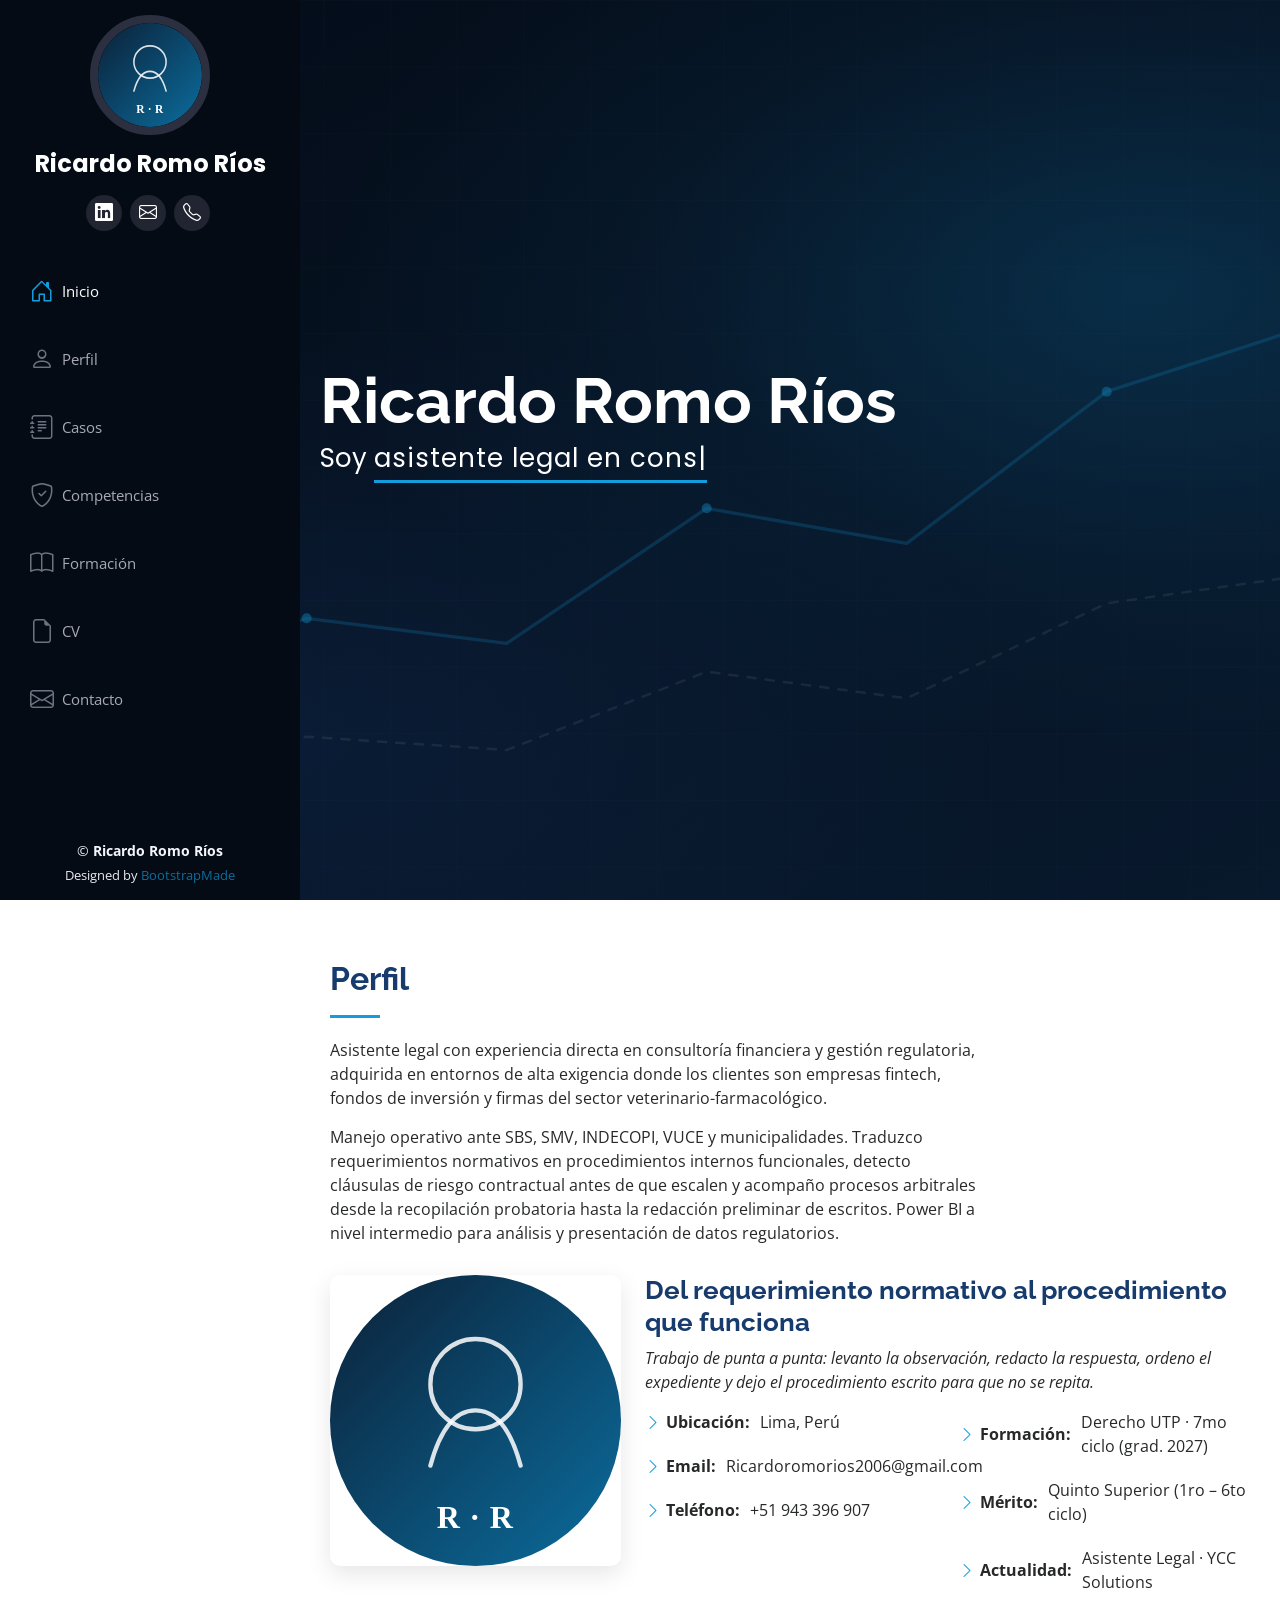
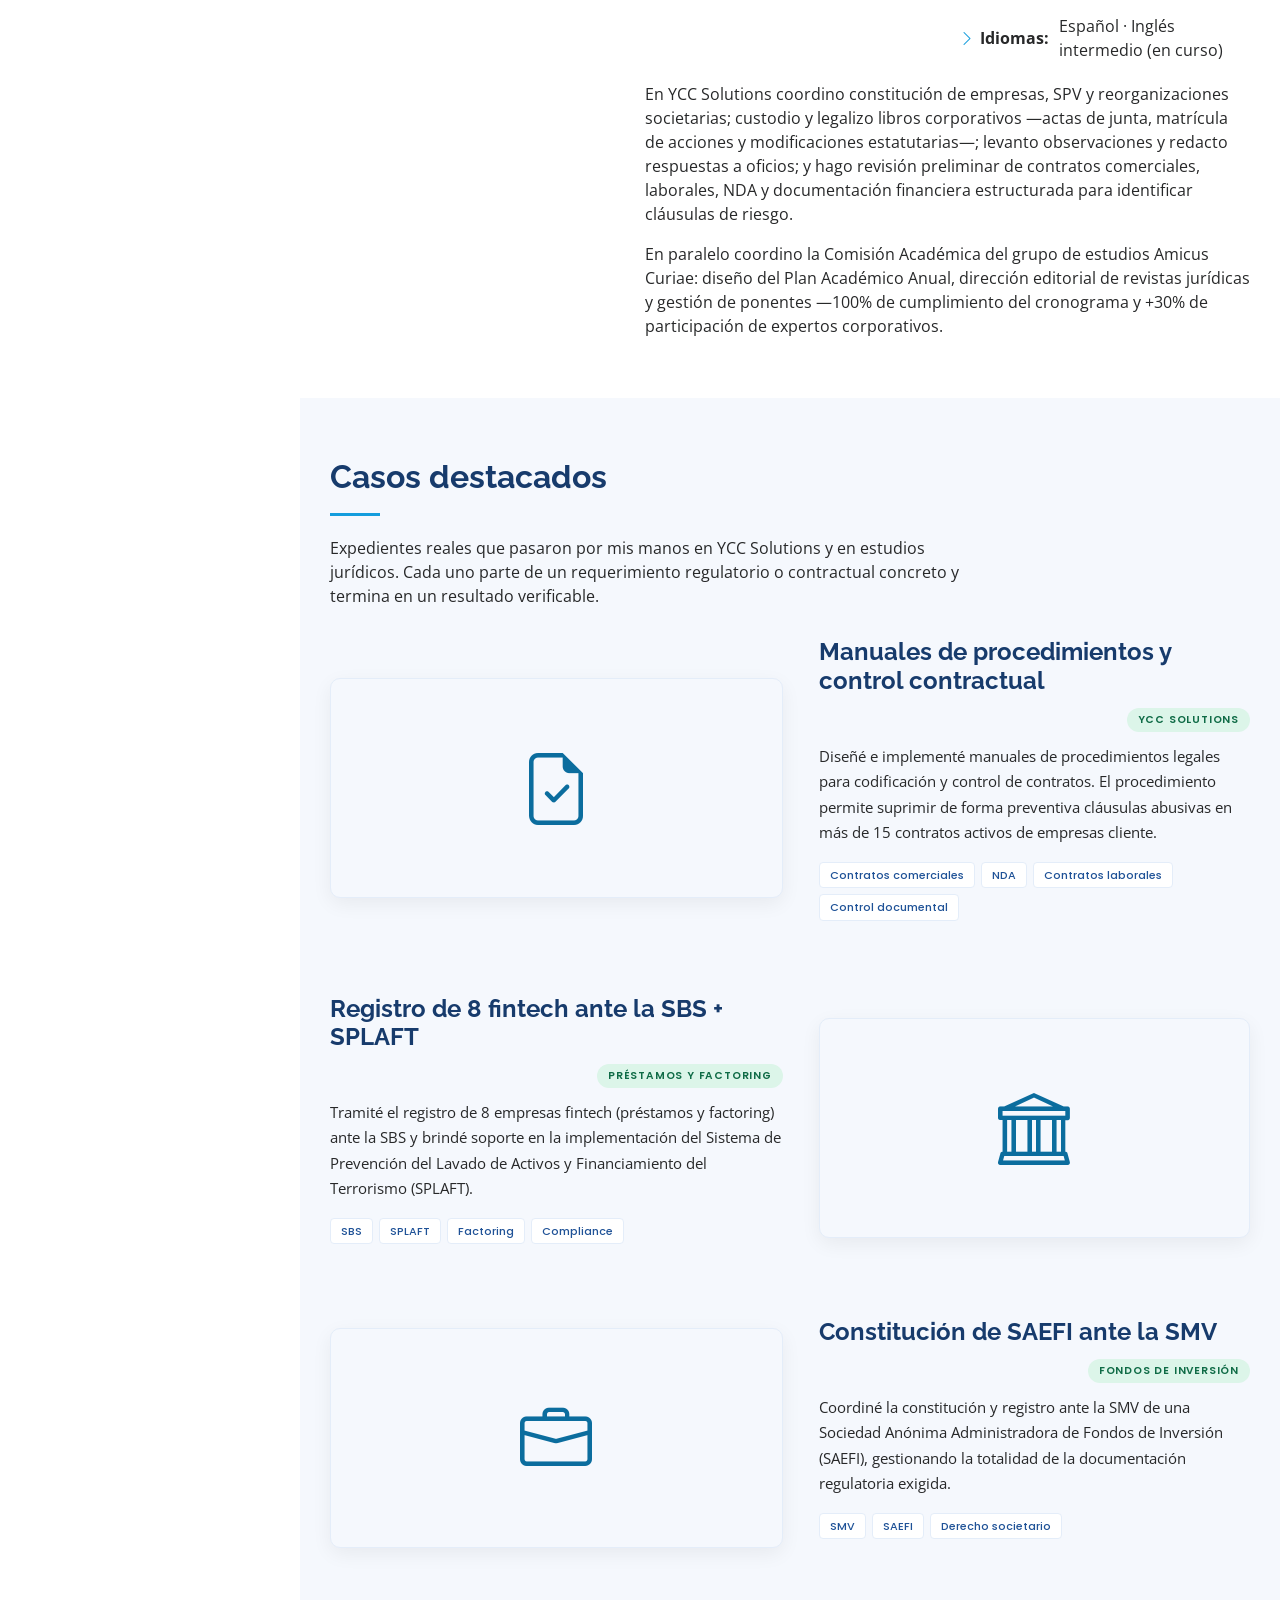
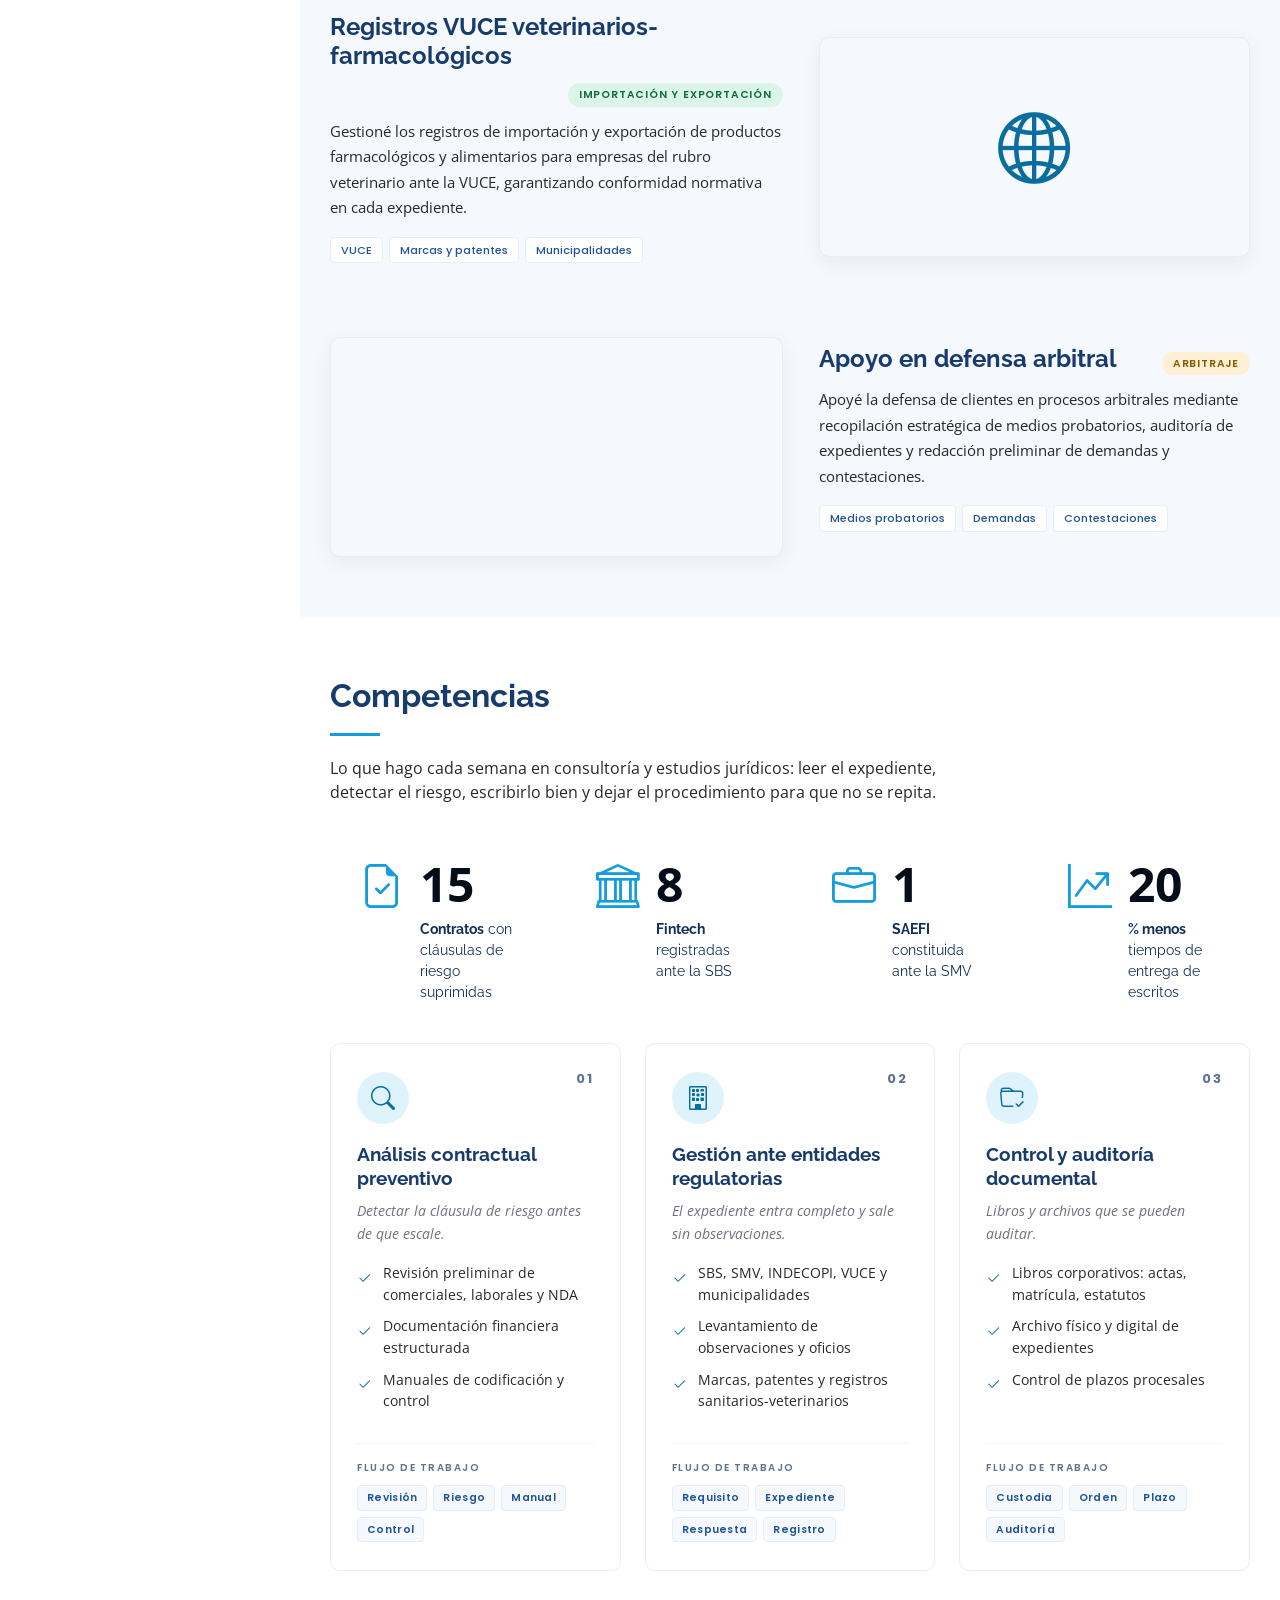
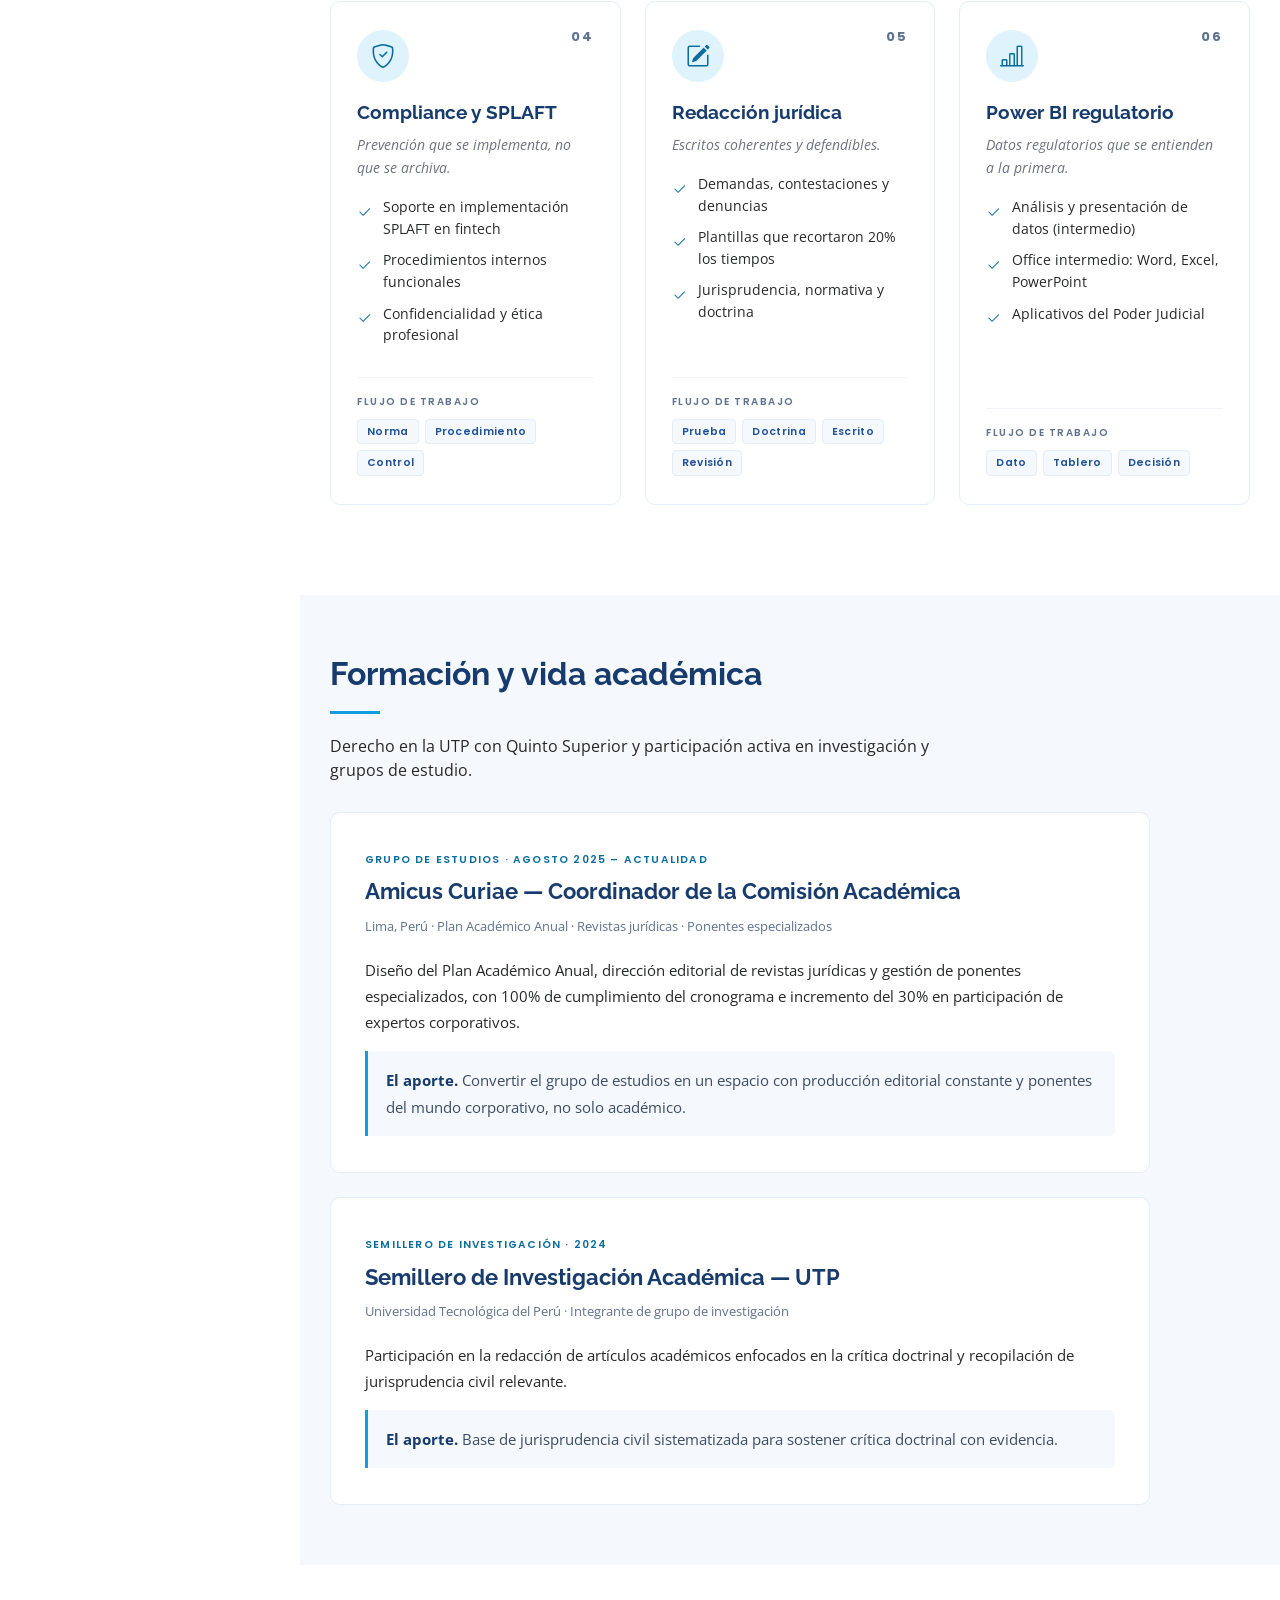
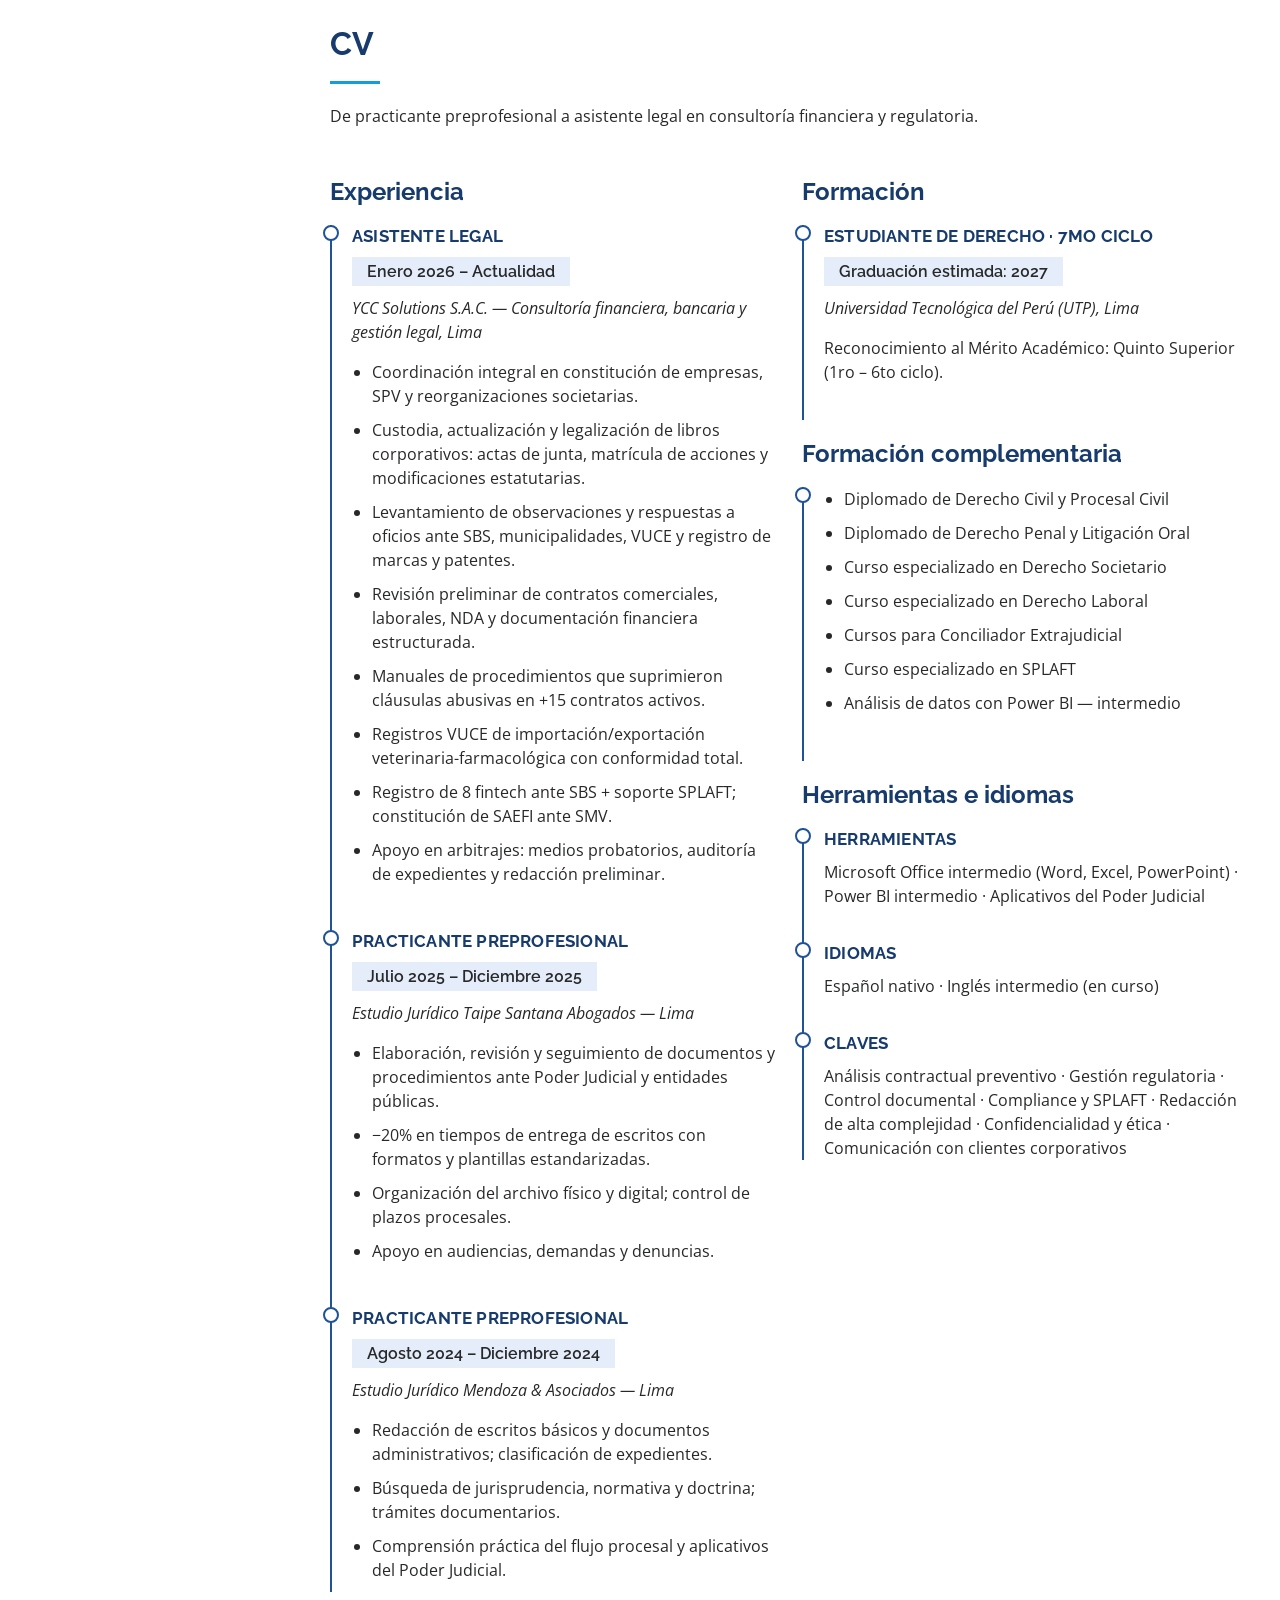
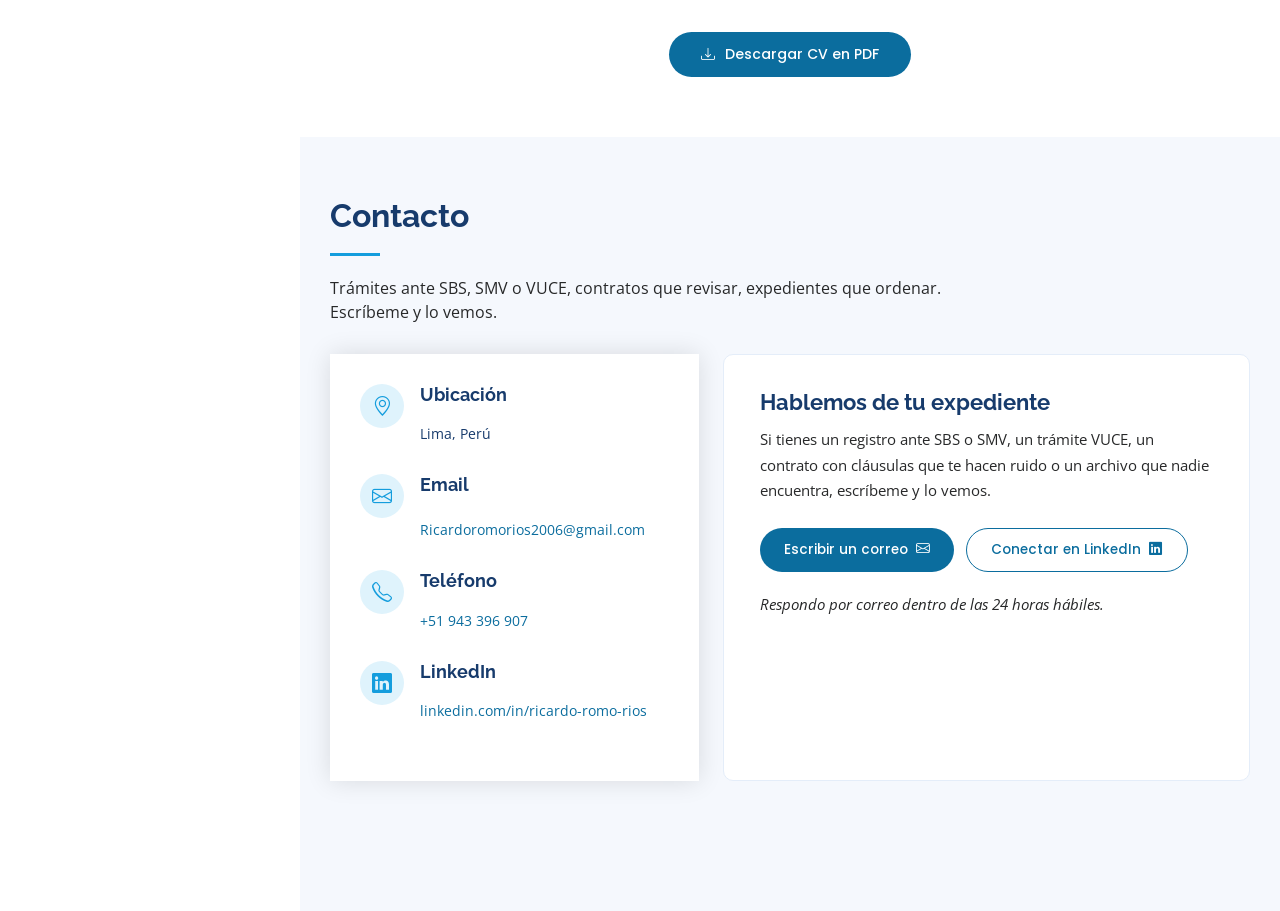
==== index.html @ e9a3cee7 "Initial commit: CV web Ricardo Romo Rios" ====
<!DOCTYPE html>
<html lang="es">

<head>
  <meta charset="utf-8">
  <meta name="viewport" content="width=device-width, initial-scale=1.0">

  <title>Ricardo Romo Ríos — Asistente legal | Consultoría financiera y gestión regulatoria</title>
  <meta name="description" content="Asistente legal en Lima: consultoría financiera, gestión regulatoria ante SBS, SMV, INDECOPI y VUCE, análisis contractual preventivo, compliance y SPLAFT, procesos arbitrales. Estudiante de Derecho UTP (7mo ciclo, Quinto Superior).">
  <meta name="author" content="Ricardo Romo Ríos">
  <meta name="robots" content="index, follow, max-image-preview:large, max-snippet:-1">
  <meta name="theme-color" content="#0b6d9e">

  <meta property="og:type" content="website">
  <meta property="og:site_name" content="Ricardo Romo Ríos">
  <meta property="og:locale" content="es_PE">
  <meta property="og:title" content="Ricardo Romo Ríos — Asistente legal | Consultoría financiera y gestión regulatoria">
  <meta property="og:description" content="Asistente legal en Lima: gestión ante SBS, SMV, INDECOPI y VUCE, análisis contractual preventivo, compliance y SPLAFT. YCC Solutions · UTP.">
  <meta property="og:image" content="assets/img/ricardo-romo.svg">

  <meta name="twitter:card" content="summary">
  <meta name="twitter:title" content="Ricardo Romo Ríos — Asistente legal">
  <meta name="twitter:description" content="Consultoría financiera y gestión regulatoria en Lima: SBS, SMV, VUCE, SPLAFT, contratos y arbitraje.">

  <link rel="icon" href="assets/img/favicon.svg" type="image/svg+xml">

  <link rel="preconnect" href="https://fonts.googleapis.com">
  <link rel="preconnect" href="https://fonts.gstatic.com" crossorigin>
  <link href="https://fonts.googleapis.com/css?family=Open+Sans:400,700|Raleway:400,600,700|Poppins:400,500,600,700&display=swap" rel="stylesheet">

  <link href="assets/vendor/aos/aos.css" rel="stylesheet" media="print" onload="this.media='all'">
  <link href="assets/vendor/bootstrap/css/bootstrap.min.css" rel="stylesheet">
  <link href="assets/vendor/bootstrap-icons/bootstrap-icons.css" rel="stylesheet">

  <link href="assets/css/style.css" rel="stylesheet">
  <link href="assets/css/custom.css" rel="stylesheet">

  <!-- Mismo estilo visual que fjgl96.github.io (plantilla iPortfolio + custom.css) -->

  <script type="application/ld+json">
  {
    "@context": "https://schema.org",
    "@graph": [
      {
        "@type": "Person",
        "@id": "#person",
        "name": "Ricardo Romo Ríos",
        "givenName": "Ricardo",
        "familyName": "Romo Ríos",
        "url": "./",
        "email": "mailto:Ricardoromorios2006@gmail.com",
        "telephone": "+51 943 396 907",
        "jobTitle": "Asistente legal",
        "description": "Asistente legal con experiencia en consultoría financiera y gestión regulatoria ante SBS, SMV, INDECOPI, VUCE y municipalidades. Análisis contractual preventivo, compliance y SPLAFT, y apoyo en procesos arbitrales.",
        "address": { "@type": "PostalAddress", "addressLocality": "Lima", "addressCountry": "PE" },
        "worksFor": [ { "@type": "Organization", "name": "YCC Solutions S.A.C." } ],
        "alumniOf": [ { "@type": "CollegeOrUniversity", "name": "Universidad Tecnológica del Perú (UTP)" } ],
        "knowsAbout": ["Derecho societario", "Derecho laboral", "Derecho civil y procesal civil", "Gestión ante SBS y SMV", "VUCE", "INDECOPI", "Compliance y SPLAFT", "Análisis contractual", "Arbitraje", "Power BI"],
        "sameAs": ["https://linkedin.com/in/ricardo-romo-rios-268002386/"]
      },
      {
        "@type": "WebSite",
        "url": "./",
        "name": "Ricardo Romo Ríos — Asistente legal",
        "inLanguage": "es",
        "about": { "@id": "#person" },
        "publisher": { "@id": "#person" }
      }
    ]
  }
  </script>
</head>

<body>

  <a href="#main" class="skip-link">Saltar al contenido</a>

  <button type="button" class="bi bi-list mobile-nav-toggle d-xl-none"
          aria-label="Abrir menú de navegación" aria-expanded="false" aria-controls="navbar"></button>

  <!-- ======= Header ======= -->
  <header id="header">
    <div class="d-flex flex-column">

      <div class="profile">
        <img decoding="async" width="400" height="400" fetchpriority="high" src="assets/img/ricardo-romo.svg" alt="Monograma de Ricardo Romo Ríos" class="img-fluid rounded-circle">
        <div class="site-name text-light"><a href="index.html">Ricardo Romo Ríos</a></div>
        <div class="social-links mt-3 text-center">
          <a href="https://linkedin.com/in/ricardo-romo-rios-268002386/" class="linkedin"
             rel="me noopener" target="_blank" aria-label="LinkedIn de Ricardo Romo Ríos"><i class="bi bi-linkedin" aria-hidden="true"></i></a>
          <a href="mailto:Ricardoromorios2006@gmail.com" class="email" aria-label="Escribir un correo a Ricardo Romo Ríos"><i class="bi bi-envelope" aria-hidden="true"></i></a>
          <a href="tel:+51943396907" class="phone" aria-label="Llamar a Ricardo Romo Ríos"><i class="bi bi-telephone" aria-hidden="true"></i></a>
        </div>
      </div>

      <nav id="navbar" class="nav-menu navbar" aria-label="Navegación principal">
        <ul>
          <li><a href="#hero" class="nav-link scrollto active"><i class="bi bi-house-door" aria-hidden="true"></i> <span>Inicio</span></a></li>
          <li><a href="#about" class="nav-link scrollto"><i class="bi bi-person" aria-hidden="true"></i> <span>Perfil</span></a></li>
          <li><a href="#proyectos" class="nav-link scrollto"><i class="bi bi-journal-text" aria-hidden="true"></i> <span>Casos</span></a></li>
          <li><a href="#agents" class="nav-link scrollto"><i class="bi bi-shield-check" aria-hidden="true"></i> <span>Competencias</span></a></li>
          <li><a href="#research" class="nav-link scrollto"><i class="bi bi-book" aria-hidden="true"></i> <span>Formación</span></a></li>
          <li><a href="#resume" class="nav-link scrollto"><i class="bi bi-file-earmark" aria-hidden="true"></i> <span>CV</span></a></li>
          <li><a href="#contact" class="nav-link scrollto"><i class="bi bi-envelope" aria-hidden="true"></i> <span>Contacto</span></a></li>
        </ul>
      </nav>
    </div>
  </header><!-- End Header -->

  <main id="main">

    <!-- ======= Hero Section ======= -->
    <section id="hero" class="d-flex flex-column justify-content-center align-items-center">
      <div class="hero-container" data-aos="fade-in">
        <h1>Ricardo Romo Ríos</h1>
        <p>Soy <span class="typed" data-typed-items="asistente legal en consultoría financiera,gestor regulatorio ante SBS, SMV, INDECOPI y VUCE,analista contractual preventivo,apoyo en arbitraje y compliance SPLAFT"></span></p>
      </div>
    </section><!-- End Hero -->

    <!-- ======= About Section ======= -->
    <section id="about" class="about" aria-labelledby="about-title">
      <div class="container">

        <div class="section-title">
          <h2 id="about-title">Perfil</h2>
          <p>Asistente legal con experiencia directa en consultoría financiera y gestión regulatoria,
             adquirida en entornos de alta exigencia donde los clientes son empresas fintech,
             fondos de inversión y firmas del sector veterinario-farmacológico.</p>
          <p>Manejo operativo ante SBS, SMV, INDECOPI, VUCE y municipalidades. Traduzco requerimientos
             normativos en procedimientos internos funcionales, detecto cláusulas de riesgo contractual
             antes de que escalen y acompaño procesos arbitrales desde la recopilación probatoria
             hasta la redacción preliminar de escritos. Power BI a nivel intermedio para análisis
             y presentación de datos regulatorios.</p>
        </div>

        <div class="row">
          <div class="col-lg-4">
            <img decoding="async" width="400" height="400" src="assets/img/ricardo-romo.svg" class="img-fluid about-img" alt="Monograma de Ricardo Romo Ríos">
          </div>
          <div class="col-lg-8 pt-4 pt-lg-0 content">
            <h3>Del requerimiento normativo al procedimiento que funciona</h3>
            <p class="fst-italic">
              Trabajo de punta a punta: levanto la observación, redacto la respuesta,
              ordeno el expediente y dejo el procedimiento escrito para que no se repita.
            </p>
            <div class="row">
              <div class="col-lg-6">
                <ul>
                  <li><i class="bi bi-chevron-right" aria-hidden="true"></i> <strong>Ubicación:</strong> <span>Lima, Perú</span></li>
                  <li><i class="bi bi-chevron-right" aria-hidden="true"></i> <strong>Email:</strong> <span>Ricardoromorios2006@gmail.com</span></li>
                  <li><i class="bi bi-chevron-right" aria-hidden="true"></i> <strong>Teléfono:</strong> <span>+51 943 396 907</span></li>
                </ul>
              </div>
              <div class="col-lg-6">
                <ul>
                  <li><i class="bi bi-chevron-right" aria-hidden="true"></i> <strong>Formación:</strong> <span>Derecho UTP · 7mo ciclo (grad. 2027)</span></li>
                  <li><i class="bi bi-chevron-right" aria-hidden="true"></i> <strong>Mérito:</strong> <span>Quinto Superior (1ro – 6to ciclo)</span></li>
                  <li><i class="bi bi-chevron-right" aria-hidden="true"></i> <strong>Actualidad:</strong> <span>Asistente Legal · YCC Solutions</span></li>
                  <li><i class="bi bi-chevron-right" aria-hidden="true"></i> <strong>Idiomas:</strong> <span>Español · Inglés intermedio (en curso)</span></li>
                </ul>
              </div>
            </div>
            <p>
              En YCC Solutions coordino constitución de empresas, SPV y reorganizaciones societarias;
              custodio y legalizo libros corporativos —actas de junta, matrícula de acciones y
              modificaciones estatutarias—; levanto observaciones y redacto respuestas a oficios;
              y hago revisión preliminar de contratos comerciales, laborales, NDA y documentación
              financiera estructurada para identificar cláusulas de riesgo.
            </p>
            <p>
              En paralelo coordino la Comisión Académica del grupo de estudios Amicus Curiae:
              diseño del Plan Académico Anual, dirección editorial de revistas jurídicas y gestión
              de ponentes —100% de cumplimiento del cronograma y +30% de participación de
              expertos corporativos.
            </p>
          </div>
        </div>

      </div>
    </section><!-- End About Section -->

    <!-- ======= Casos Section ======= -->
    <section id="proyectos" class="proyectos section-bg" aria-labelledby="proyectos-title">
      <div class="container">

        <div class="section-title">
          <h2 id="proyectos-title">Casos destacados</h2>
          <p>Expedientes reales que pasaron por mis manos en YCC Solutions y en estudios jurídicos.
             Cada uno parte de un requerimiento regulatorio o contractual concreto y termina
             en un resultado verificable.</p>
        </div>

        <article class="proyecto" data-aos="fade-up">
          <div class="proyecto-grid">
            <div class="proyecto-media" aria-hidden="true" style="display:flex;align-items:center;justify-content:center;min-height:220px;background:#f5f8fd;">
              <i class="bi bi-file-earmark-check" style="font-size:72px;color:#0b6d9e;"></i>
            </div>
            <div class="proyecto-body">
              <header class="proyecto-head">
                <h3>Manuales de procedimientos y control contractual</h3>
                <span class="proyecto-estado proyecto-estado--activo">YCC Solutions</span>
              </header>
              <p class="proyecto-desc">
                Diseñé e implementé manuales de procedimientos legales para codificación y control
                de contratos. El procedimiento permite suprimir de forma preventiva cláusulas
                abusivas en más de 15 contratos activos de empresas cliente.
              </p>
              <ul class="proyecto-tech">
                <li>Contratos comerciales</li><li>NDA</li><li>Contratos laborales</li><li>Control documental</li>
              </ul>
            </div>
          </div>
        </article>

        <article class="proyecto" data-aos="fade-up">
          <div class="proyecto-grid">
            <div class="proyecto-media" aria-hidden="true" style="display:flex;align-items:center;justify-content:center;min-height:220px;background:#f5f8fd;">
              <i class="bi bi-bank" style="font-size:72px;color:#0b6d9e;"></i>
            </div>
            <div class="proyecto-body">
              <header class="proyecto-head">
                <h3>Registro de 8 fintech ante la SBS + SPLAFT</h3>
                <span class="proyecto-estado proyecto-estado--activo">Préstamos y factoring</span>
              </header>
              <p class="proyecto-desc">
                Tramité el registro de 8 empresas fintech (préstamos y factoring) ante la SBS
                y brindé soporte en la implementación del Sistema de Prevención del Lavado de
                Activos y Financiamiento del Terrorismo (SPLAFT).
              </p>
              <ul class="proyecto-tech">
                <li>SBS</li><li>SPLAFT</li><li>Factoring</li><li>Compliance</li>
              </ul>
            </div>
          </div>
        </article>

        <article class="proyecto" data-aos="fade-up">
          <div class="proyecto-grid">
            <div class="proyecto-media" aria-hidden="true" style="display:flex;align-items:center;justify-content:center;min-height:220px;background:#f5f8fd;">
              <i class="bi bi-briefcase" style="font-size:72px;color:#0b6d9e;"></i>
            </div>
            <div class="proyecto-body">
              <header class="proyecto-head">
                <h3>Constitución de SAEFI ante la SMV</h3>
                <span class="proyecto-estado proyecto-estado--activo">Fondos de inversión</span>
              </header>
              <p class="proyecto-desc">
                Coordiné la constitución y registro ante la SMV de una Sociedad Anónima
                Administradora de Fondos de Inversión (SAEFI), gestionando la totalidad
                de la documentación regulatoria exigida.
              </p>
              <ul class="proyecto-tech">
                <li>SMV</li><li>SAEFI</li><li>Derecho societario</li>
              </ul>
            </div>
          </div>
        </article>

        <article class="proyecto" data-aos="fade-up">
          <div class="proyecto-grid">
            <div class="proyecto-media" aria-hidden="true" style="display:flex;align-items:center;justify-content:center;min-height:220px;background:#f5f8fd;">
              <i class="bi bi-globe2" style="font-size:72px;color:#0b6d9e;"></i>
            </div>
            <div class="proyecto-body">
              <header class="proyecto-head">
                <h3>Registros VUCE veterinarios-farmacológicos</h3>
                <span class="proyecto-estado proyecto-estado--activo">Importación y exportación</span>
              </header>
              <p class="proyecto-desc">
                Gestioné los registros de importación y exportación de productos farmacológicos
                y alimentarios para empresas del rubro veterinario ante la VUCE, garantizando
                conformidad normativa en cada expediente.
              </p>
              <ul class="proyecto-tech">
                <li>VUCE</li><li>Marcas y patentes</li><li>Municipalidades</li>
              </ul>
            </div>
          </div>
        </article>

        <article class="proyecto" data-aos="fade-up">
          <div class="proyecto-grid">
            <div class="proyecto-media" aria-hidden="true" style="display:flex;align-items:center;justify-content:center;min-height:220px;background:#f5f8fd;">
              <i class="bi bi-scale" style="font-size:72px;color:#0b6d9e;"></i>
            </div>
            <div class="proyecto-body">
              <header class="proyecto-head">
                <h3>Apoyo en defensa arbitral</h3>
                <span class="proyecto-estado proyecto-estado--curso">Arbitraje</span>
              </header>
              <p class="proyecto-desc">
                Apoyé la defensa de clientes en procesos arbitrales mediante recopilación
                estratégica de medios probatorios, auditoría de expedientes y redacción
                preliminar de demandas y contestaciones.
              </p>
              <ul class="proyecto-tech">
                <li>Medios probatorios</li><li>Demandas</li><li>Contestaciones</li>
              </ul>
            </div>
          </div>
        </article>

      </div>
    </section><!-- End Casos Section -->

    <!-- ======= Competencias Section ======= -->
    <section id="agents" class="agents" aria-labelledby="agents-title">
      <div class="container">

        <div class="section-title">
          <h2 id="agents-title">Competencias</h2>
          <p>Lo que hago cada semana en consultoría y estudios jurídicos: leer el expediente,
             detectar el riesgo, escribirlo bien y dejar el procedimiento para que no se repita.</p>
        </div>

        <div class="row no-gutters agents-stats" data-aos="fade-up">
          <div class="col-lg-3 col-md-6 d-md-flex align-items-md-stretch">
            <div class="count-box">
              <i class="bi bi-file-earmark-check" aria-hidden="true"></i>
              <span data-purecounter-start="0" data-purecounter-end="15" data-purecounter-duration="1" class="purecounter"></span>
              <p><strong>Contratos</strong> con cláusulas de riesgo suprimidas</p>
            </div>
          </div>
          <div class="col-lg-3 col-md-6 d-md-flex align-items-md-stretch">
            <div class="count-box">
              <i class="bi bi-bank" aria-hidden="true"></i>
              <span data-purecounter-start="0" data-purecounter-end="8" data-purecounter-duration="1" class="purecounter"></span>
              <p><strong>Fintech</strong> registradas ante la SBS</p>
            </div>
          </div>
          <div class="col-lg-3 col-md-6 d-md-flex align-items-md-stretch">
            <div class="count-box">
              <i class="bi bi-briefcase" aria-hidden="true"></i>
              <span data-purecounter-start="0" data-purecounter-end="1" data-purecounter-duration="1" class="purecounter"></span>
              <p><strong>SAEFI</strong> constituida ante la SMV</p>
            </div>
          </div>
          <div class="col-lg-3 col-md-6 d-md-flex align-items-md-stretch">
            <div class="count-box">
              <i class="bi bi-graph-up-arrow" aria-hidden="true"></i>
              <span data-purecounter-start="0" data-purecounter-end="20" data-purecounter-duration="1" class="purecounter"></span>
              <p><strong>% menos</strong> tiempos de entrega de escritos</p>
            </div>
          </div>
        </div>

        <div class="row agents-grid">

          <div class="col-lg-4 col-md-6 d-flex align-items-stretch" data-aos="fade-up">
            <article class="agent-card">
              <header class="agent-head">
                <div class="agent-icon"><i class="bi bi-search" aria-hidden="true"></i></div>
                <div class="agent-tags"><span class="agent-id">01</span></div>
              </header>
              <h3 class="agent-name">Análisis contractual preventivo</h3>
              <p class="agent-tagline">Detectar la cláusula de riesgo antes de que escale.</p>
              <ul class="agent-specs">
                <li><i class="bi bi-check2" aria-hidden="true"></i> Revisión preliminar de comerciales, laborales y NDA</li>
                <li><i class="bi bi-check2" aria-hidden="true"></i> Documentación financiera estructurada</li>
                <li><i class="bi bi-check2" aria-hidden="true"></i> Manuales de codificación y control</li>
              </ul>
              <div class="agent-pipeline">
                <span class="agent-pipeline-label">Flujo de trabajo</span>
                <span>Revisión</span><span>Riesgo</span><span>Manual</span><span>Control</span>
              </div>
            </article>
          </div>

          <div class="col-lg-4 col-md-6 d-flex align-items-stretch" data-aos="fade-up" data-aos-delay="100">
            <article class="agent-card">
              <header class="agent-head">
                <div class="agent-icon"><i class="bi bi-building" aria-hidden="true"></i></div>
                <div class="agent-tags"><span class="agent-id">02</span></div>
              </header>
              <h3 class="agent-name">Gestión ante entidades regulatorias</h3>
              <p class="agent-tagline">El expediente entra completo y sale sin observaciones.</p>
              <ul class="agent-specs">
                <li><i class="bi bi-check2" aria-hidden="true"></i> SBS, SMV, INDECOPI, VUCE y municipalidades</li>
                <li><i class="bi bi-check2" aria-hidden="true"></i> Levantamiento de observaciones y oficios</li>
                <li><i class="bi bi-check2" aria-hidden="true"></i> Marcas, patentes y registros sanitarios-veterinarios</li>
              </ul>
              <div class="agent-pipeline">
                <span class="agent-pipeline-label">Flujo de trabajo</span>
                <span>Requisito</span><span>Expediente</span><span>Respuesta</span><span>Registro</span>
              </div>
            </article>
          </div>

          <div class="col-lg-4 col-md-6 d-flex align-items-stretch" data-aos="fade-up" data-aos-delay="200">
            <article class="agent-card">
              <header class="agent-head">
                <div class="agent-icon"><i class="bi bi-folder-check" aria-hidden="true"></i></div>
                <div class="agent-tags"><span class="agent-id">03</span></div>
              </header>
              <h3 class="agent-name">Control y auditoría documental</h3>
              <p class="agent-tagline">Libros y archivos que se pueden auditar.</p>
              <ul class="agent-specs">
                <li><i class="bi bi-check2" aria-hidden="true"></i> Libros corporativos: actas, matrícula, estatutos</li>
                <li><i class="bi bi-check2" aria-hidden="true"></i> Archivo físico y digital de expedientes</li>
                <li><i class="bi bi-check2" aria-hidden="true"></i> Control de plazos procesales</li>
              </ul>
              <div class="agent-pipeline">
                <span class="agent-pipeline-label">Flujo de trabajo</span>
                <span>Custodia</span><span>Orden</span><span>Plazo</span><span>Auditoría</span>
              </div>
            </article>
          </div>

          <div class="col-lg-4 col-md-6 d-flex align-items-stretch" data-aos="fade-up">
            <article class="agent-card">
              <header class="agent-head">
                <div class="agent-icon"><i class="bi bi-shield-check" aria-hidden="true"></i></div>
                <div class="agent-tags"><span class="agent-id">04</span></div>
              </header>
              <h3 class="agent-name">Compliance y SPLAFT</h3>
              <p class="agent-tagline">Prevención que se implementa, no que se archiva.</p>
              <ul class="agent-specs">
                <li><i class="bi bi-check2" aria-hidden="true"></i> Soporte en implementación SPLAFT en fintech</li>
                <li><i class="bi bi-check2" aria-hidden="true"></i> Procedimientos internos funcionales</li>
                <li><i class="bi bi-check2" aria-hidden="true"></i> Confidencialidad y ética profesional</li>
              </ul>
              <div class="agent-pipeline">
                <span class="agent-pipeline-label">Flujo de trabajo</span>
                <span>Norma</span><span>Procedimiento</span><span>Control</span>
              </div>
            </article>
          </div>

          <div class="col-lg-4 col-md-6 d-flex align-items-stretch" data-aos="fade-up" data-aos-delay="100">
            <article class="agent-card">
              <header class="agent-head">
                <div class="agent-icon"><i class="bi bi-pencil-square" aria-hidden="true"></i></div>
                <div class="agent-tags"><span class="agent-id">05</span></div>
              </header>
              <h3 class="agent-name">Redacción jurídica</h3>
              <p class="agent-tagline">Escritos coherentes y defendibles.</p>
              <ul class="agent-specs">
                <li><i class="bi bi-check2" aria-hidden="true"></i> Demandas, contestaciones y denuncias</li>
                <li><i class="bi bi-check2" aria-hidden="true"></i> Plantillas que recortaron 20% los tiempos</li>
                <li><i class="bi bi-check2" aria-hidden="true"></i> Jurisprudencia, normativa y doctrina</li>
              </ul>
              <div class="agent-pipeline">
                <span class="agent-pipeline-label">Flujo de trabajo</span>
                <span>Prueba</span><span>Doctrina</span><span>Escrito</span><span>Revisión</span>
              </div>
            </article>
          </div>

          <div class="col-lg-4 col-md-6 d-flex align-items-stretch" data-aos="fade-up" data-aos-delay="200">
            <article class="agent-card">
              <header class="agent-head">
                <div class="agent-icon"><i class="bi bi-bar-chart-line" aria-hidden="true"></i></div>
                <div class="agent-tags"><span class="agent-id">06</span></div>
              </header>
              <h3 class="agent-name">Power BI regulatorio</h3>
              <p class="agent-tagline">Datos regulatorios que se entienden a la primera.</p>
              <ul class="agent-specs">
                <li><i class="bi bi-check2" aria-hidden="true"></i> Análisis y presentación de datos (intermedio)</li>
                <li><i class="bi bi-check2" aria-hidden="true"></i> Office intermedio: Word, Excel, PowerPoint</li>
                <li><i class="bi bi-check2" aria-hidden="true"></i> Aplicativos del Poder Judicial</li>
              </ul>
              <div class="agent-pipeline">
                <span class="agent-pipeline-label">Flujo de trabajo</span>
                <span>Dato</span><span>Tablero</span><span>Decisión</span>
              </div>
            </article>
          </div>

        </div>

      </div>
    </section><!-- End Competencias Section -->

    <!-- ======= Formación Section ======= -->
    <section id="research" class="research section-bg" aria-labelledby="research-title">
      <div class="container">

        <div class="section-title">
          <h2 id="research-title">Formación y vida académica</h2>
          <p>Derecho en la UTP con Quinto Superior y participación activa en investigación
             y grupos de estudio.</p>
        </div>

        <div class="row" data-aos="fade-up">
          <div class="col-lg-12 d-flex align-items-stretch">
            <article class="paper w-100">
              <header class="paper-head">
                <span class="paper-tipo">Grupo de estudios · Agosto 2025 – Actualidad</span>
                <h3 class="paper-titulo">Amicus Curiae — Coordinador de la Comisión Académica</h3>
                <p class="paper-meta">Lima, Perú · Plan Académico Anual · Revistas jurídicas · Ponentes especializados</p>
              </header>
              <div class="paper-body">
                <p>
                  Diseño del Plan Académico Anual, dirección editorial de revistas jurídicas
                  y gestión de ponentes especializados, con 100% de cumplimiento del cronograma
                  e incremento del 30% en participación de expertos corporativos.
                </p>
                <p class="paper-hallazgo">
                  <strong>El aporte.</strong> Convertir el grupo de estudios en un espacio con
                  producción editorial constante y ponentes del mundo corporativo, no solo académico.
                </p>
              </div>
            </article>
          </div>
        </div>

        <div class="row mt-4" data-aos="fade-up">
          <div class="col-lg-12 d-flex align-items-stretch">
            <article class="paper w-100">
              <header class="paper-head">
                <span class="paper-tipo">Semillero de investigación · 2024</span>
                <h3 class="paper-titulo">Semillero de Investigación Académica — UTP</h3>
                <p class="paper-meta">Universidad Tecnológica del Perú · Integrante de grupo de investigación</p>
              </header>
              <div class="paper-body">
                <p>
                  Participación en la redacción de artículos académicos enfocados en la crítica
                  doctrinal y recopilación de jurisprudencia civil relevante.
                </p>
                <p class="paper-hallazgo">
                  <strong>El aporte.</strong> Base de jurisprudencia civil sistematizada para
                  sostener crítica doctrinal con evidencia.
                </p>
              </div>
            </article>
          </div>
        </div>

      </div>
    </section><!-- End Formación Section -->

    <!-- ======= Resume Section ======= -->
    <section id="resume" class="resume" aria-labelledby="resume-title">
      <div class="container">

        <div class="section-title">
          <h2 id="resume-title">CV</h2>
          <p>De practicante preprofesional a asistente legal en consultoría financiera y regulatoria.</p>
        </div>

        <div class="row">
          <div class="col-lg-6" data-aos="fade-up">

            <h3 class="resume-title">Experiencia</h3>

            <div class="resume-item">
              <h4>Asistente Legal</h4>
              <h5>Enero 2026 – Actualidad</h5>
              <p><em>YCC Solutions S.A.C. — Consultoría financiera, bancaria y gestión legal, Lima</em></p>
              <ul>
                <li>Coordinación integral en constitución de empresas, SPV y reorganizaciones societarias.</li>
                <li>Custodia, actualización y legalización de libros corporativos: actas de junta, matrícula de acciones y modificaciones estatutarias.</li>
                <li>Levantamiento de observaciones y respuestas a oficios ante SBS, municipalidades, VUCE y registro de marcas y patentes.</li>
                <li>Revisión preliminar de contratos comerciales, laborales, NDA y documentación financiera estructurada.</li>
                <li>Manuales de procedimientos que suprimieron cláusulas abusivas en +15 contratos activos.</li>
                <li>Registros VUCE de importación/exportación veterinaria-farmacológica con conformidad total.</li>
                <li>Registro de 8 fintech ante SBS + soporte SPLAFT; constitución de SAEFI ante SMV.</li>
                <li>Apoyo en arbitrajes: medios probatorios, auditoría de expedientes y redacción preliminar.</li>
              </ul>
            </div>

            <div class="resume-item">
              <h4>Practicante Preprofesional</h4>
              <h5>Julio 2025 – Diciembre 2025</h5>
              <p><em>Estudio Jurídico Taipe Santana Abogados — Lima</em></p>
              <ul>
                <li>Elaboración, revisión y seguimiento de documentos y procedimientos ante Poder Judicial y entidades públicas.</li>
                <li>−20% en tiempos de entrega de escritos con formatos y plantillas estandarizadas.</li>
                <li>Organización del archivo físico y digital; control de plazos procesales.</li>
                <li>Apoyo en audiencias, demandas y denuncias.</li>
              </ul>
            </div>

            <div class="resume-item">
              <h4>Practicante Preprofesional</h4>
              <h5>Agosto 2024 – Diciembre 2024</h5>
              <p><em>Estudio Jurídico Mendoza &amp; Asociados — Lima</em></p>
              <ul>
                <li>Redacción de escritos básicos y documentos administrativos; clasificación de expedientes.</li>
                <li>Búsqueda de jurisprudencia, normativa y doctrina; trámites documentarios.</li>
                <li>Comprensión práctica del flujo procesal y aplicativos del Poder Judicial.</li>
              </ul>
            </div>

          </div>

          <div class="col-lg-6" data-aos="fade-up" data-aos-delay="100">

            <h3 class="resume-title">Formación</h3>

            <div class="resume-item">
              <h4>Estudiante de Derecho · 7mo ciclo</h4>
              <h5>Graduación estimada: 2027</h5>
              <p><em>Universidad Tecnológica del Perú (UTP), Lima</em></p>
              <p>Reconocimiento al Mérito Académico: Quinto Superior (1ro – 6to ciclo).</p>
            </div>

            <h3 class="resume-title">Formación complementaria</h3>
            <div class="resume-item">
              <ul>
                <li>Diplomado de Derecho Civil y Procesal Civil</li>
                <li>Diplomado de Derecho Penal y Litigación Oral</li>
                <li>Curso especializado en Derecho Societario</li>
                <li>Curso especializado en Derecho Laboral</li>
                <li>Cursos para Conciliador Extrajudicial</li>
                <li>Curso especializado en SPLAFT</li>
                <li>Análisis de datos con Power BI — intermedio</li>
              </ul>
            </div>

            <h3 class="resume-title">Herramientas e idiomas</h3>
            <div class="resume-item">
              <h4>Herramientas</h4>
              <p>Microsoft Office intermedio (Word, Excel, PowerPoint) · Power BI intermedio · Aplicativos del Poder Judicial</p>
            </div>
            <div class="resume-item">
              <h4>Idiomas</h4>
              <p>Español nativo · Inglés intermedio (en curso)</p>
            </div>
            <div class="resume-item">
              <h4>Claves</h4>
              <p>Análisis contractual preventivo · Gestión regulatoria · Control documental · Compliance y SPLAFT · Redacción de alta complejidad · Confidencialidad y ética · Comunicación con clientes corporativos</p>
            </div>

          </div>
        </div>

        <div class="row mt-4">
          <div class="col-lg-12 text-center" data-aos="fade-up">
            <a href="Curriculum%20Vitae%20C_Ricardo%20Romo%20Rios.pdf" class="cv-download" download>
              <i class="bi bi-download" aria-hidden="true"></i> Descargar CV en PDF
            </a>
          </div>
        </div>

      </div>
    </section><!-- End Resume Section -->

    <!-- ======= Contact Section ======= -->
    <section id="contact" class="contact section-bg" aria-labelledby="contact-title">
      <div class="container">

        <div class="section-title">
          <h2 id="contact-title">Contacto</h2>
          <p>Trámites ante SBS, SMV o VUCE, contratos que revisar, expedientes que ordenar. Escríbeme y lo vemos.</p>
        </div>

        <div class="row" data-aos="fade-in">

          <div class="col-lg-5 d-flex align-items-stretch">
            <div class="info">
              <div class="address">
                <i class="bi bi-geo-alt" aria-hidden="true"></i>
                <h3>Ubicación</h3>
                <p>Lima, Perú</p>
              </div>

              <div class="email">
                <i class="bi bi-envelope" aria-hidden="true"></i>
                <h3>Email</h3>
                <p><a href="mailto:Ricardoromorios2006@gmail.com">Ricardoromorios2006@gmail.com</a></p>
              </div>

              <div class="phone">
                <i class="bi bi-telephone" aria-hidden="true"></i>
                <h3>Teléfono</h3>
                <p><a href="tel:+51943396907">+51 943 396 907</a></p>
              </div>

              <div class="phone">
                <i class="bi bi-linkedin" aria-hidden="true"></i>
                <h3>LinkedIn</h3>
                <p><a href="https://linkedin.com/in/ricardo-romo-rios-268002386/" target="_blank" rel="me noopener">linkedin.com/in/ricardo-romo-rios</a></p>
              </div>
            </div>
          </div>

          <div class="col-lg-7 mt-5 mt-lg-0 d-flex align-items-stretch">
            <div class="contacto-cta">
              <h3>Hablemos de tu expediente</h3>
              <p>
                Si tienes un registro ante SBS o SMV, un trámite VUCE, un contrato con
                cláusulas que te hacen ruido o un archivo que nadie encuentra,
                escríbeme y lo vemos.
              </p>
              <div class="contacto-botones">
                <a href="mailto:Ricardoromorios2006@gmail.com" class="btn-demo">
                  Escribir un correo <i class="bi bi-envelope" aria-hidden="true"></i>
                </a>
                <a href="https://linkedin.com/in/ricardo-romo-rios-268002386/" target="_blank" rel="me noopener noreferrer" class="btn-repo">
                  Conectar en LinkedIn <i class="bi bi-linkedin" aria-hidden="true"></i>
                </a>
              </div>
              <p class="contacto-nota">Respondo por correo dentro de las 24 horas hábiles.</p>
            </div>
          </div>

        </div>

      </div>
    </section><!-- End Contact Section -->

  </main><!-- End #main -->

  <!-- ======= Footer ======= -->
  <footer id="footer">
    <div class="container">
      <div class="copyright">
        &copy; <strong><span>Ricardo Romo Ríos</span></strong>
      </div>
      <div class="credits">
        <span lang="en">Designed by <a href="https://bootstrapmade.com/">BootstrapMade</a></span>
      </div>
    </div>
  </footer><!-- End  Footer -->

  <a href="#hero" class="back-to-top scrollto d-flex align-items-center justify-content-center" aria-label="Volver arriba"><i class="bi bi-arrow-up-short" aria-hidden="true"></i></a>

  <script defer src="assets/vendor/purecounter/purecounter_vanilla.js"></script>
  <script defer src="assets/vendor/aos/aos.js"></script>
  <script defer src="assets/vendor/typed.js/typed.umd.js"></script>
  <script defer src="assets/js/main.js"></script>

</body>

</html>
---- assets/css/style.css ----
/**
* Template Name: iPortfolio
* Updated: Jan 09 2024 with Bootstrap v5.3.2
* Template URL: https://bootstrapmade.com/iportfolio-bootstrap-portfolio-websites-template/
* Author: BootstrapMade.com
* License: https://bootstrapmade.com/license/
*/

/*--------------------------------------------------------------
# General
--------------------------------------------------------------*/
body {
  font-family: "Open Sans", sans-serif;
  color: #272829;
}

a {
  color: #149ddd;
  text-decoration: none;
}

a:hover {
  color: #37b3ed;
  text-decoration: none;
}

h1,
h2,
h3,
h4,
h5,
h6 {
  font-family: "Raleway", sans-serif;
}

/*--------------------------------------------------------------
# Back to top button
--------------------------------------------------------------*/
.back-to-top {
  position: fixed;
  visibility: hidden;
  opacity: 0;
  right: 15px;
  bottom: 15px;
  z-index: 996;
  background: #149ddd;
  width: 40px;
  height: 40px;
  border-radius: 50px;
  transition: all 0.4s;
}

.back-to-top i {
  font-size: 28px;
  color: #fff;
  line-height: 0;
}

.back-to-top:hover {
  background: #2eafec;
  color: #fff;
}

.back-to-top.active {
  visibility: visible;
  opacity: 1;
}

/*--------------------------------------------------------------
# Header
--------------------------------------------------------------*/
#header {
  position: fixed;
  top: 0;
  left: 0;
  bottom: 0;
  width: 300px;
  transition: all ease-in-out 0.5s;
  z-index: 9997;
  transition: all 0.5s;
  padding: 0 15px;
  background: #040b14;
  overflow-y: auto;
}

#header .profile img {
  margin: 15px auto;
  display: block;
  width: 120px;
  border: 8px solid #2c2f3f;
}

#header .profile h1 {
  font-size: 24px;
  margin: 0;
  padding: 0;
  font-weight: 600;
  -moz-text-align-last: center;
  text-align-last: center;
  font-family: "Poppins", sans-serif;
}

#header .profile h1 a,
#header .profile h1 a:hover {
  color: #fff;
  text-decoration: none;
}

#header .profile .social-links a {
  font-size: 18px;
  display: inline-block;
  background: #212431;
  color: #fff;
  line-height: 1;
  padding: 8px 0;
  margin-right: 4px;
  border-radius: 50%;
  text-align: center;
  width: 36px;
  height: 36px;
  transition: 0.3s;
}

#header .profile .social-links a:hover {
  background: #149ddd;
  color: #fff;
  text-decoration: none;
}

#main {
  margin-left: 300px;
}

.container,
.container-fluid {
  padding-left: 30px;
  padding-right: 30px;
}

@media (max-width: 1199px) {
  #header {
    left: -300px;
  }

  #main {
    margin-left: 0;
  }

  .container,
  .container-fluid {
    padding-left: 12px;
    padding-right: 12px;
  }
}

/*--------------------------------------------------------------
# Navigation Menu
--------------------------------------------------------------*/
/* Desktop Navigation */
.nav-menu {
  padding: 30px 0 0 0;
}

.nav-menu * {
  margin: 0;
  padding: 0;
  list-style: none;
}

.nav-menu>ul>li {
  position: relative;
  white-space: nowrap;
}

.nav-menu a,
.nav-menu a:focus {
  display: flex;
  align-items: center;
  color: #a8a9b4;
  padding: 12px 15px;
  margin-bottom: 8px;
  transition: 0.3s;
  font-size: 15px;
}

.nav-menu a i,
.nav-menu a:focus i {
  font-size: 24px;
  padding-right: 8px;
  color: #6f7180;
}

.nav-menu a:hover,
.nav-menu .active,
.nav-menu .active:focus,
.nav-menu li:hover>a {
  text-decoration: none;
  color: #fff;
}

.nav-menu a:hover i,
.nav-menu .active i,
.nav-menu .active:focus i,
.nav-menu li:hover>a i {
  color: #149ddd;
}

/* Mobile Navigation */
.mobile-nav-toggle {
  position: fixed;
  right: 15px;
  top: 15px;
  z-index: 9998;
  border: 0;
  font-size: 24px;
  transition: all 0.4s;
  outline: none !important;
  background-color: #149ddd;
  color: #fff;
  width: 40px;
  height: 40px;
  display: inline-flex;
  align-items: center;
  justify-content: center;
  line-height: 0;
  border-radius: 50px;
  cursor: pointer;
}

.mobile-nav-active {
  overflow: hidden;
}

.mobile-nav-active #header {
  left: 0;
}

/*--------------------------------------------------------------
# Hero Section
--------------------------------------------------------------*/
#hero {
  width: 100%;
  height: 100vh;
  background: url("../img/hero-bg.jpg") top center;
  background-size: cover;
}

#hero:before {
  content: "";
  background: rgba(5, 13, 24, 0.3);
  position: absolute;
  bottom: 0;
  top: 0;
  left: 0;
  right: 0;
  z-index: 1;
}

#hero .hero-container {
  position: relative;
  z-index: 2;
  min-width: 300px;
}

#hero h1 {
  margin: 0 0 10px 0;
  font-size: 64px;
  font-weight: 700;
  line-height: 56px;
  color: #fff;
}

#hero p {
  color: #fff;
  margin-bottom: 50px;
  font-size: 26px;
  font-family: "Poppins", sans-serif;
}

#hero p span {
  color: #fff;
  padding-bottom: 4px;
  letter-spacing: 1px;
  border-bottom: 3px solid #149ddd;
}

@media (min-width: 1024px) {
  #hero {
    background-attachment: fixed;
  }
}

@media (max-width: 768px) {
  #hero h1 {
    font-size: 28px;
    line-height: 36px;
  }

  #hero h2 {
    font-size: 18px;
    line-height: 24px;
    margin-bottom: 30px;
  }
}

/*--------------------------------------------------------------
# Sections General
--------------------------------------------------------------*/
section {
  padding: 60px 0;
  overflow: hidden;
}

.section-bg {
  background: #f5f8fd;
}

.section-title {
  padding-bottom: 30px;
}

.section-title h2 {
  font-size: 32px;
  font-weight: bold;
  margin-bottom: 20px;
  padding-bottom: 20px;
  position: relative;
  color: #173b6c;
}

.section-title h2::after {
  content: "";
  position: absolute;
  display: block;
  width: 50px;
  height: 3px;
  background: #149ddd;
  bottom: 0;
  left: 0;
}

.section-title p {
  margin-bottom: 0;
}

/*--------------------------------------------------------------
# About
--------------------------------------------------------------*/
.about .content h3 {
  font-weight: 700;
  font-size: 26px;
  color: #173b6c;
}

.about .content ul {
  list-style: none;
  padding: 0;
}

.about .content ul li {
  margin-bottom: 20px;
  display: flex;
  align-items: center;
}

.about .content ul strong {
  margin-right: 10px;
}

.about .content ul i {
  font-size: 16px;
  margin-right: 5px;
  color: #149ddd;
  line-height: 0;
}

.about .content p:last-child {
  margin-bottom: 0;
}

/*--------------------------------------------------------------
# Facts
--------------------------------------------------------------*/
.facts {
  padding-bottom: 30px;
}

.facts .count-box {
  padding: 30px;
  width: 100%;
}

.facts .count-box i {
  display: block;
  font-size: 44px;
  color: #149ddd;
  float: left;
  line-height: 0;
}

.facts .count-box span {
  font-size: 48px;
  line-height: 40px;
  display: block;
  font-weight: 700;
  color: #050d18;
  margin-left: 60px;
}

.facts .count-box p {
  padding: 15px 0 0 0;
  margin: 0 0 0 60px;
  font-family: "Raleway", sans-serif;
  font-size: 14px;
  color: #122f57;
}

.facts .count-box a {
  font-weight: 600;
  display: block;
  margin-top: 20px;
  color: #122f57;
  font-size: 15px;
  font-family: "Poppins", sans-serif;
  transition: ease-in-out 0.3s;
}

.facts .count-box a:hover {
  color: #1f5297;
}

/*--------------------------------------------------------------
# Akills
--------------------------------------------------------------*/
.skills .progress {
  height: 60px;
  display: block;
  background: none;
  border-radius: 0;
}

.skills .progress .skill {
  padding: 0;
  margin: 0 0 6px 0;
  text-transform: uppercase;
  display: block;
  font-weight: 600;
  font-family: "Poppins", sans-serif;
  color: #050d18;
}

.skills .progress .skill .val {
  float: right;
  font-style: normal;
}

.skills .progress-bar-wrap {
  background: #dce8f8;
  height: 10px;
}

.skills .progress-bar {
  width: 1px;
  height: 10px;
  transition: 0.9s;
  background-color: #149ddd;
}

/*--------------------------------------------------------------
# Resume
--------------------------------------------------------------*/
.resume .resume-title {
  font-size: 26px;
  font-weight: 700;
  margin-top: 20px;
  margin-bottom: 20px;
  color: #050d18;
}

.resume .resume-item {
  padding: 0 0 20px 20px;
  margin-top: -2px;
  border-left: 2px solid #1f5297;
  position: relative;
}

.resume .resume-item h4 {
  line-height: 18px;
  font-size: 18px;
  font-weight: 600;
  text-transform: uppercase;
  font-family: "Poppins", sans-serif;
  color: #050d18;
  margin-bottom: 10px;
}

.resume .resume-item h5 {
  font-size: 16px;
  background: #e4edf9;
  padding: 5px 15px;
  display: inline-block;
  font-weight: 600;
  margin-bottom: 10px;
}

.resume .resume-item ul {
  padding-left: 20px;
}

.resume .resume-item ul li {
  padding-bottom: 10px;
}

.resume .resume-item:last-child {
  padding-bottom: 0;
}

.resume .resume-item::before {
  content: "";
  position: absolute;
  width: 16px;
  height: 16px;
  border-radius: 50px;
  left: -9px;
  top: 0;
  background: #fff;
  border: 2px solid #1f5297;
}

/*--------------------------------------------------------------
# Portfolio
--------------------------------------------------------------*/
.portfolio .portfolio-item {
  margin-bottom: 30px;
}

.portfolio #portfolio-flters {
  padding: 0;
  margin: 0 auto 35px auto;
  list-style: none;
  text-align: center;
  background: #fff;
  border-radius: 50px;
  padding: 2px 15px;
}

.portfolio #portfolio-flters li {
  cursor: pointer;
  display: inline-block;
  padding: 10px 15px 8px 15px;
  font-size: 14px;
  font-weight: 600;
  line-height: 1;
  text-transform: uppercase;
  color: #272829;
  margin-bottom: 5px;
  transition: all 0.3s ease-in-out;
}

.portfolio #portfolio-flters li:hover,
.portfolio #portfolio-flters li.filter-active {
  color: #149ddd;
}

.portfolio #portfolio-flters li:last-child {
  margin-right: 0;
}

.portfolio .portfolio-wrap {
  transition: 0.3s;
  position: relative;
  overflow: hidden;
  z-index: 1;
}

.portfolio .portfolio-wrap::before {
  content: "";
  background: rgba(255, 255, 255, 0.5);
  position: absolute;
  left: 0;
  right: 0;
  top: 0;
  bottom: 0;
  transition: all ease-in-out 0.3s;
  z-index: 2;
  opacity: 0;
}

.portfolio .portfolio-wrap .portfolio-links {
  opacity: 1;
  left: 0;
  right: 0;
  bottom: -60px;
  z-index: 3;
  position: absolute;
  transition: all ease-in-out 0.3s;
  display: flex;
  justify-content: center;
}

.portfolio .portfolio-wrap .portfolio-links a {
  color: #fff;
  font-size: 28px;
  text-align: center;
  background: rgba(20, 157, 221, 0.75);
  transition: 0.3s;
  width: 50%;
}

.portfolio .portfolio-wrap .portfolio-links a:hover {
  background: rgba(20, 157, 221, 0.95);
}

.portfolio .portfolio-wrap .portfolio-links a+a {
  border-left: 1px solid #37b3ed;
}

.portfolio .portfolio-wrap:hover::before {
  top: 0;
  left: 0;
  right: 0;
  bottom: 0;
  opacity: 1;
}

.portfolio .portfolio-wrap:hover .portfolio-links {
  opacity: 1;
  bottom: 0;
}

/*--------------------------------------------------------------
# Portfolio Details
--------------------------------------------------------------*/
.portfolio-details {
  padding-top: 40px;
}

.portfolio-details .portfolio-details-slider img {
  width: 100%;
}

.portfolio-details .portfolio-details-slider .swiper-pagination {
  margin-top: 20px;
  position: relative;
}

.portfolio-details .portfolio-details-slider .swiper-pagination .swiper-pagination-bullet {
  width: 12px;
  height: 12px;
  background-color: #fff;
  opacity: 1;
  border: 1px solid #149ddd;
}

.portfolio-details .portfolio-details-slider .swiper-pagination .swiper-pagination-bullet-active {
  background-color: #149ddd;
}

.portfolio-details .portfolio-info {
  padding: 30px;
  box-shadow: 0px 0 30px rgba(5, 13, 24, 0.08);
}

.portfolio-details .portfolio-info h3 {
  font-size: 22px;
  font-weight: 700;
  margin-bottom: 20px;
  padding-bottom: 20px;
  border-bottom: 1px solid #eee;
}

.portfolio-details .portfolio-info ul {
  list-style: none;
  padding: 0;
  font-size: 15px;
}

.portfolio-details .portfolio-info ul li+li {
  margin-top: 10px;
}

.portfolio-details .portfolio-description {
  padding-top: 30px;
}

.portfolio-details .portfolio-description h2 {
  font-size: 26px;
  font-weight: 700;
  margin-bottom: 20px;
}

.portfolio-details .portfolio-description p {
  padding: 0;
}

/*--------------------------------------------------------------
# Services
--------------------------------------------------------------*/
.services .icon-box {
  margin-bottom: 20px;
}

.services .icon {
  float: left;
  display: flex;
  align-items: center;
  justify-content: center;
  width: 54px;
  height: 54px;
  background: #149ddd;
  border-radius: 50%;
  transition: 0.5s;
  border: 1px solid #149ddd;
}

.services .icon i {
  color: #fff;
  font-size: 24px;
  line-height: 0;
}

.services .icon-box:hover .icon {
  background: #fff;
}

.services .icon-box:hover .icon i {
  color: #149ddd;
}

.services .title {
  margin-left: 80px;
  font-weight: 700;
  margin-bottom: 15px;
  font-size: 18px;
}

.services .title a {
  color: #343a40;
}

.services .title a:hover {
  color: #149ddd;
}

.services .description {
  margin-left: 80px;
  line-height: 24px;
  font-size: 14px;
}

/*--------------------------------------------------------------
# Testimonials
--------------------------------------------------------------*/
.testimonials .testimonials-carousel,
.testimonials .testimonials-slider {
  overflow: hidden;
}

.testimonials .testimonial-item {
  box-sizing: content-box;
  text-align: center;
  min-height: 320px;
}

.testimonials .testimonial-item .testimonial-img {
  width: 90px;
  border-radius: 50%;
  margin: 0 auto;
}

.testimonials .testimonial-item h3 {
  font-size: 18px;
  font-weight: bold;
  margin: 10px 0 5px 0;
  color: #111;
}

.testimonials .testimonial-item h4 {
  font-size: 14px;
  color: #999;
  margin: 0;
}

.testimonials .testimonial-item .quote-icon-left,
.testimonials .testimonial-item .quote-icon-right {
  color: #c3e8fa;
  font-size: 26px;
}

.testimonials .testimonial-item .quote-icon-left {
  display: inline-block;
  left: -5px;
  position: relative;
}

.testimonials .testimonial-item .quote-icon-right {
  display: inline-block;
  right: -5px;
  position: relative;
  top: 10px;
}

.testimonials .testimonial-item p {
  font-style: italic;
  margin: 0 15px 15px 15px;
  padding: 20px;
  background: #fff;
  position: relative;
  margin-bottom: 35px;
  border-radius: 6px;
  box-shadow: 0px 2px 15px rgba(0, 0, 0, 0.1);
}

.testimonials .testimonial-item p::after {
  content: "";
  width: 0;
  height: 0;
  border-top: 20px solid #fff;
  border-right: 20px solid transparent;
  border-left: 20px solid transparent;
  position: absolute;
  bottom: -20px;
  left: calc(50% - 20px);
}

.testimonials .swiper-pagination {
  margin-top: 20px;
  position: relative;
}

.testimonials .swiper-pagination .swiper-pagination-bullet {
  width: 12px;
  height: 12px;
  background-color: #fff;
  opacity: 1;
  border: 1px solid #149ddd;
}

.testimonials .swiper-pagination .swiper-pagination-bullet-active {
  background-color: #149ddd;
}

/*--------------------------------------------------------------
# Contact
--------------------------------------------------------------*/
.contact {
  padding-bottom: 130px;
}

.contact .info {
  padding: 30px;
  background: #fff;
  width: 100%;
  box-shadow: 0 0 24px 0 rgba(0, 0, 0, 0.12);
}

.contact .info i {
  font-size: 20px;
  color: #149ddd;
  float: left;
  width: 44px;
  height: 44px;
  background: #dff3fc;
  display: flex;
  justify-content: center;
  align-items: center;
  border-radius: 50px;
  transition: all 0.3s ease-in-out;
}

.contact .info h4 {
  padding: 0 0 0 60px;
  font-size: 22px;
  font-weight: 600;
  margin-bottom: 5px;
  color: #050d18;
}

.contact .info p {
  padding: 0 0 10px 60px;
  margin-bottom: 20px;
  font-size: 14px;
  color: #173b6c;
}

.contact .info .email p {
  padding-top: 5px;
}

.contact .info .social-links {
  padding-left: 60px;
}

.contact .info .social-links a {
  font-size: 18px;
  display: inline-block;
  background: #333;
  color: #fff;
  line-height: 1;
  padding: 8px 0;
  border-radius: 50%;
  text-align: center;
  width: 36px;
  height: 36px;
  transition: 0.3s;
  margin-right: 10px;
}

.contact .info .social-links a:hover {
  background: #149ddd;
  color: #fff;
}

.contact .info .email:hover i,
.contact .info .address:hover i,
.contact .info .phone:hover i {
  background: #149ddd;
  color: #fff;
}

.contact .php-email-form {
  width: 100%;
  padding: 30px;
  background: #fff;
  box-shadow: 0 0 24px 0 rgba(0, 0, 0, 0.12);
}

.contact .php-email-form .form-group {
  padding-bottom: 8px;
}

.contact .php-email-form .validate {
  display: none;
  color: red;
  margin: 0 0 15px 0;
  font-weight: 400;
  font-size: 13px;
}

.contact .php-email-form .error-message {
  display: none;
  color: #fff;
  background: #ed3c0d;
  text-align: left;
  padding: 15px;
  font-weight: 600;
}

.contact .php-email-form .error-message br+br {
  margin-top: 25px;
}

.contact .php-email-form .sent-message {
  display: none;
  color: #fff;
  background: #18d26e;
  text-align: center;
  padding: 15px;
  font-weight: 600;
}

.contact .php-email-form .loading {
  display: none;
  background: #fff;
  text-align: center;
  padding: 15px;
}

.contact .php-email-form .loading:before {
  content: "";
  display: inline-block;
  border-radius: 50%;
  width: 24px;
  height: 24px;
  margin: 0 10px -6px 0;
  border: 3px solid #18d26e;
  border-top-color: #eee;
  animation: animate-loading 1s linear infinite;
}

.contact .php-email-form .form-group {
  margin-bottom: 15px;
}

.contact .php-email-form label {
  padding-bottom: 8px;
}

.contact .php-email-form input,
.contact .php-email-form textarea {
  border-radius: 0;
  box-shadow: none;
  font-size: 14px;
}

.contact .php-email-form input {
  height: 44px;
}

.contact .php-email-form textarea {
  padding: 10px 15px;
}

.contact .php-email-form button[type=submit] {
  background: #149ddd;
  border: 0;
  padding: 10px 24px;
  color: #fff;
  transition: 0.4s;
  border-radius: 4px;
}

.contact .php-email-form button[type=submit]:hover {
  background: #37b3ed;
}

@keyframes animate-loading {
  0% {
    transform: rotate(0deg);
  }

  100% {
    transform: rotate(360deg);
  }
}

/*--------------------------------------------------------------
# Breadcrumbs
--------------------------------------------------------------*/
.breadcrumbs {
  padding: 20px 0;
  background: #f9f9f9;
}

.breadcrumbs h2 {
  font-size: 26px;
  font-weight: 300;
}

.breadcrumbs ol {
  display: flex;
  flex-wrap: wrap;
  list-style: none;
  padding: 0;
  margin: 0;
  font-size: 15px;
}

.breadcrumbs ol li+li {
  padding-left: 10px;
}

.breadcrumbs ol li+li::before {
  display: inline-block;
  padding-right: 10px;
  color: #0e2442;
  content: "/";
}

@media (max-width: 768px) {
  .breadcrumbs .d-flex {
    display: block !important;
  }

  .breadcrumbs ol {
    display: block;
  }

  .breadcrumbs ol li {
    display: inline-block;
  }
}

/*--------------------------------------------------------------
# Footer
--------------------------------------------------------------*/
#footer {
  padding: 15px;
  color: #f4f6fd;
  font-size: 14px;
  position: fixed;
  left: 0;
  bottom: 0;
  width: 300px;
  z-index: 9999;
  background: #040b14;
}

#footer .copyright {
  text-align: center;
}

#footer .credits {
  padding-top: 5px;
  text-align: center;
  font-size: 13px;
  color: #eaebf0;
}

@media (max-width: 1199px) {
  #footer {
    position: static;
    width: auto;
    padding-right: 20px 15px;
  }
}
---- assets/css/custom.css ----
/*--------------------------------------------------------------
# Custom styles — Francisco Guerrero
# Extiende la plantilla iPortfolio.
# --accent se conserva para iconos y rellenos grandes;
# --accent-text es la variante que sí pasa contraste AA en texto.
--------------------------------------------------------------*/
:root {
  --accent: #149ddd;
  --accent-text: #0b6d9e;
  --accent-text-dk: #08557b;
  --ink: #173b6c;
  --muted: #5f7391;
  --line: #e4edf9;
  --bg-soft: #f5f8fd;
}

/*--------------------------------------------------------------
# Accesibilidad — enlace de salto y foco visible
--------------------------------------------------------------*/
.skip-link {
  position: absolute;
  left: -9999px;
  top: 0;
  z-index: 10000;
  background: #fff;
  color: var(--accent-text-dk);
  padding: 12px 20px;
  font-family: "Poppins", sans-serif;
  font-weight: 600;
  border-radius: 0 0 6px 0;
}
.skip-link:focus {
  left: 0;
  outline: 3px solid var(--accent-text);
  outline-offset: 2px;
}

a { color: var(--accent-text); }
a:hover { color: var(--accent-text-dk); }

.mobile-nav-toggle {
  border: 0;
  padding: 0;
  outline: revert !important;
}
.mobile-nav-toggle:focus-visible {
  outline: 3px solid #fff !important;
  outline-offset: 2px;
}

#navbar .nav-link:focus-visible {
  outline: 3px solid var(--accent);
  outline-offset: -3px;
  box-shadow: none;
  color: #fff;
  border-radius: 4px;
}
#navbar .nav-link:focus-visible i { color: #fff; }

.contact .php-email-form input:focus-visible,
.contact .php-email-form textarea:focus-visible {
  outline: 3px solid var(--accent-text);
  outline-offset: 1px;
  border-color: var(--accent-text);
  box-shadow: 0 0 0 .2rem rgba(11, 109, 158, .25);
}

.back-to-top:focus-visible,
.agents .agent-cta:focus-visible,
.resume .cv-download:focus-visible,
.proyecto .btn-demo:focus-visible,
.proyecto .btn-repo:focus-visible,
.paper .btn-demo:focus-visible {
  outline: 3px solid var(--accent-text);
  outline-offset: 3px;
}

.back-to-top:hover { background: var(--accent-text); }
.contact .php-email-form button[type=submit] { background: var(--accent-text); }
.contact .php-email-form button[type=submit]:hover { background: var(--accent-text-dk); }

/* La plantilla estiliza el nombre del sidebar vía h1; ahora es un div */
#header .profile .site-name {
  font-size: 24px;
  margin: 0;
  padding: 0;
  font-weight: 700;
  font-family: "Poppins", sans-serif;
  line-height: 1.2;
  text-align: center;
}
#header .profile .site-name a { color: #fff; }
#header .profile .site-name a:hover { color: #fff; text-decoration: none; }

/*--------------------------------------------------------------
# About
--------------------------------------------------------------*/
.about .about-img {
  width: 100%;
  border-radius: 10px;
  box-shadow: 0 8px 24px rgba(5, 13, 24, .1);
}

/*--------------------------------------------------------------
# Proyectos
--------------------------------------------------------------*/
.proyecto { margin-bottom: 56px; }
.proyecto:last-child { margin-bottom: 0; }

.proyecto-grid {
  display: grid;
  grid-template-columns: minmax(0, 1.05fr) minmax(0, 1fr);
  gap: 36px;
  align-items: start;
}
.proyecto-grid--invertido .proyecto-media { order: 2; }
.proyecto-grid--invertido .proyecto-body { order: 1; }

.proyecto-media {
  margin: 0;
  background: #fff;
  border: 1px solid var(--line);
  border-radius: 10px;
  padding: 14px;
  box-shadow: 0 6px 20px rgba(5, 13, 24, .06);
}
.proyecto-media img {
  display: block;
  width: 100%;
  height: auto;
  border-radius: 6px;
}
.proyecto-media figcaption {
  margin-top: 12px;
  font-size: 12.5px;
  line-height: 1.55;
  color: var(--muted);
  font-style: italic;
}

.proyecto-head {
  display: flex;
  align-items: baseline;
  justify-content: space-between;
  gap: 12px;
  flex-wrap: wrap;
  margin-bottom: 12px;
}
.proyecto-head h3 {
  font-family: "Raleway", sans-serif;
  font-size: 24px;
  font-weight: 700;
  color: var(--ink);
  margin: 0;
}
.proyecto-marca {
  display: inline-block;
  margin-left: 6px;
  font-family: "Poppins", sans-serif;
  font-size: 11px;
  font-weight: 600;
  color: var(--accent-text);
  background: #dff3fc;
  padding: 3px 9px;
  border-radius: 20px;
  vertical-align: middle;
}
.proyecto-estado {
  font-family: "Poppins", sans-serif;
  font-size: 10.5px;
  font-weight: 600;
  letter-spacing: .8px;
  text-transform: uppercase;
  padding: 4px 11px;
  border-radius: 20px;
  white-space: nowrap;
}
.proyecto-estado--activo { color: #0f6b46; background: #dcf5e9; }
.proyecto-estado--curso  { color: #8a5a00; background: #fdf0d5; }

.proyecto-desc {
  font-size: 15px;
  line-height: 1.7;
  color: #272829;
  margin-bottom: 16px;
}
.proyecto-concepto {
  font-size: 14px;
  line-height: 1.72;
  color: #3d4d63;
  background: var(--bg-soft);
  border-left: 3px solid var(--accent);
  padding: 16px 18px;
  border-radius: 0 6px 6px 0;
  margin-bottom: 18px;
}
.proyecto-concepto strong { color: var(--ink); }

.proyecto-tech {
  list-style: none;
  padding: 0;
  margin: 0 0 18px 0;
  display: flex;
  flex-wrap: wrap;
  gap: 6px;
}
.proyecto-tech li {
  font-family: "Poppins", sans-serif;
  font-size: 11px;
  font-weight: 500;
  color: #1f5297;
  background: #fff;
  border: 1px solid var(--line);
  padding: 4px 10px;
  border-radius: 4px;
}

.proyecto-links {
  display: flex;
  flex-wrap: wrap;
  align-items: center;
  gap: 10px;
}
.proyecto .btn-demo,
.paper .btn-demo {
  display: inline-flex;
  align-items: center;
  gap: 8px;
  font-family: "Poppins", sans-serif;
  font-size: 13.5px;
  font-weight: 500;
  color: #fff;
  background: var(--accent-text);
  padding: 10px 22px;
  border-radius: 50px;
  text-decoration: none;
  transition: background .3s;
}
.proyecto .btn-demo:hover,
.paper .btn-demo:hover { background: var(--accent-text-dk); color: #fff; }

.proyecto .btn-repo {
  display: inline-flex;
  align-items: center;
  gap: 8px;
  font-family: "Poppins", sans-serif;
  font-size: 13.5px;
  font-weight: 500;
  color: var(--accent-text);
  background: #fff;
  border: 1px solid var(--accent-text);
  padding: 9px 22px;
  border-radius: 50px;
  text-decoration: none;
  transition: background .3s, color .3s;
}
.proyecto .btn-repo:hover { background: var(--accent-text); color: #fff; }

.proyecto-nota {
  font-size: 12.5px;
  line-height: 1.6;
  color: var(--muted);
  font-style: italic;
}
.proyecto-nota--aviso {
  display: block;
  background: #fdf0d5;
  border-left: 3px solid #d79b1e;
  color: #6b4a05;
  font-style: normal;
  padding: 12px 14px;
  border-radius: 0 6px 6px 0;
}

/*--------------------------------------------------------------
# Research
--------------------------------------------------------------*/
.paper {
  background: #fff;
  border: 1px solid var(--line);
  border-radius: 10px;
  padding: 32px 34px;
}
.paper-tipo {
  display: inline-block;
  font-family: "Poppins", sans-serif;
  font-size: 10.5px;
  font-weight: 600;
  letter-spacing: 1.2px;
  text-transform: uppercase;
  color: var(--accent-text);
  margin-bottom: 10px;
}
.paper-titulo {
  font-family: "Raleway", sans-serif;
  font-size: 22px;
  font-weight: 700;
  color: var(--ink);
  line-height: 1.35;
  margin: 0 0 10px 0;
}
.paper-meta {
  font-size: 13px;
  color: var(--muted);
  margin-bottom: 20px;
}
.paper-body p { font-size: 15px; line-height: 1.75; color: #272829; }

.paper-links { margin-top: 22px; }

/*--------------------------------------------------------------
# Agents — stats strip
--------------------------------------------------------------*/
.agents .agents-stats { margin-bottom: 10px; }
.agents .count-box { padding: 30px; width: 100%; }
.agents .count-box i {
  display: block; font-size: 44px; color: var(--accent); float: left; line-height: 0;
}
.agents .count-box span {
  font-size: 48px; line-height: 40px; display: block; font-weight: 700;
  color: #050d18; margin-left: 60px;
}
.agents .count-box p {
  padding: 15px 0 0 0; margin: 0 0 0 60px;
  font-family: "Raleway", sans-serif; font-size: 14px; color: #122f57;
}

/*--------------------------------------------------------------
# Agents — cards
--------------------------------------------------------------*/
.agents .agent-card {
  width: 100%;
  display: flex;
  flex-direction: column;
  background: #fff;
  border: 1px solid var(--line);
  border-radius: 10px;
  padding: 28px 26px;
  margin-bottom: 30px;
  transition: transform .3s, box-shadow .3s, border-color .3s;
}
.agents .agent-card:hover {
  transform: translateY(-4px);
  border-color: #c3e8fa;
  box-shadow: 0 14px 34px rgba(20, 157, 221, .14);
}
.agents .agent-head {
  display: flex; align-items: flex-start; justify-content: space-between; margin-bottom: 18px;
}
.agents .agent-icon {
  flex: 0 0 52px; width: 52px; height: 52px; border-radius: 50%;
  background: #dff3fc; color: var(--accent-text); font-size: 24px;
  display: flex; align-items: center; justify-content: center;
  transition: background .3s, color .3s;
}
.agents .agent-card:hover .agent-icon { background: var(--accent-text); color: #fff; }
.agents .agent-tags { text-align: right; line-height: 1; }
.agents .agent-id {
  display: block; font-family: "Poppins", sans-serif; font-size: 13px;
  font-weight: 700; letter-spacing: 2px; color: var(--muted);
}
.agents .agent-version {
  display: inline-block; margin-top: 8px; font-family: "Poppins", sans-serif;
  font-size: 11px; font-weight: 600; color: var(--accent-text);
  background: #dff3fc; padding: 3px 10px; border-radius: 20px;
}
.agents h2.agent-name, .agents .agent-name {
  font-family: "Raleway", sans-serif; font-size: 19px; font-weight: 700;
  color: var(--ink); margin: 0 0 8px 0; line-height: 1.3;
}
.agents .agent-tagline {
  font-size: 14px; font-style: italic; color: #6f7180; line-height: 1.65; margin-bottom: 18px;
}
.agents .agent-specs { list-style: none; padding: 0; margin: 0 0 20px 0; }
.agents .agent-specs li {
  position: relative; padding-left: 26px; margin-bottom: 10px;
  font-size: 13.5px; line-height: 1.6; color: #272829;
}
.agents .agent-specs li i {
  position: absolute; left: 0; top: 3px; font-size: 15px; color: var(--accent-text);
}
.agents .agent-pipeline {
  margin-top: auto; padding-top: 16px; border-top: 1px solid #f0f4fa;
  display: flex; flex-wrap: wrap; gap: 6px;
}
.agents .agent-pipeline-label {
  display: block; width: 100%; font-family: "Poppins", sans-serif; font-size: 10px;
  font-weight: 600; letter-spacing: 1.5px; text-transform: uppercase;
  color: var(--muted); margin-bottom: 4px;
}
.agents .agent-pipeline > span:not(.agent-pipeline-label) {
  font-family: "Poppins", sans-serif; font-size: 10.5px; font-weight: 600;
  letter-spacing: .3px; color: #1f5297; background: var(--bg-soft);
  border: 1px solid var(--line); padding: 4px 9px; border-radius: 4px;
}
.agents .agent-foot { display: flex; flex-wrap: wrap; gap: 6px; margin-top: 14px; }
.agents .agent-chip {
  font-family: "Poppins", sans-serif; font-size: 11px; font-weight: 600;
  color: #fff; background: var(--accent-text); padding: 4px 11px; border-radius: 3px;
}

.agents .agent-cta {
  margin-top: 6px; font-family: "Poppins", sans-serif; font-size: 14px;
  font-weight: 600; color: var(--accent-text); text-decoration: none; transition: color .3s;
}
.agents .agent-cta:hover { color: var(--accent-text-dk); }
.agents .agent-cta i { transition: transform .3s; display: inline-block; }
.agents .agent-cta:hover i { transform: translateX(4px); }

/*--------------------------------------------------------------
# Contacto — los rótulos pasaron de h4 a h3
--------------------------------------------------------------*/
.contact .info h3 {
  padding: 0 0 10px 60px;
  font-size: 18px;
  font-weight: 700;
  color: #173b6c;
  font-family: "Poppins", sans-serif;
}
.contact .info p a { color: var(--accent-text); }

/*--------------------------------------------------------------
# Resume — botón de descarga
--------------------------------------------------------------*/
.resume .cv-download {
  display: inline-flex; align-items: center; gap: 10px;
  font-family: "Poppins", sans-serif; font-size: 14px; font-weight: 500;
  color: #fff; background: var(--accent-text); padding: 12px 32px;
  border-radius: 50px; text-decoration: none; transition: background .3s;
}
.resume .cv-download:hover { background: var(--accent-text-dk); color: #fff; }

/*--------------------------------------------------------------
# Hero background
# PLACEHOLDER: para usar una foto propia, cambia la ruta por tu .jpg
--------------------------------------------------------------*/
#hero {
  background: url("../img/hero-bg.svg") center center;
  background-size: cover;
}

/*--------------------------------------------------------------
# Responsive
--------------------------------------------------------------*/
@media (max-width: 991px) {
  .proyecto-grid { grid-template-columns: 1fr; gap: 24px; }
  .proyecto-grid--invertido .proyecto-media { order: 0; }
  .proyecto-grid--invertido .proyecto-body { order: 0; }
  .agents .agent-card { padding: 24px 22px; }
  .paper { padding: 26px 22px; }
}

@media (max-width: 768px) {
  .agents .count-box { padding: 20px; }
  .agents .count-box span { font-size: 38px; }
  .proyecto-head h3 { font-size: 21px; }
  .paper-titulo { font-size: 19px; }
}

/*--------------------------------------------------------------
# Movimiento reducido
--------------------------------------------------------------*/
@media (prefers-reduced-motion: reduce) {
  *, *::before, *::after {
    animation-duration: .01ms !important;
    animation-iteration-count: 1 !important;
    transition-duration: .01ms !important;
    scroll-behavior: auto !important;
  }
  .agents .agent-card:hover { transform: none; }
  [data-aos] { opacity: 1 !important; transform: none !important; }
}

/*--------------------------------------------------------------
# Research — subtítulos, figuras y cita
--------------------------------------------------------------*/
h3.paper-sub, h4.paper-sub, .paper-sub {
  font-family: "Raleway", sans-serif;
  font-size: 17px;
  font-weight: 700;
  color: var(--ink);
  margin: 30px 0 12px 0;
}
.paper-figura {
  margin: 22px 0 24px 0;
  overflow-x: auto;
}
.paper-figura img { min-width: 480px; }
.paper-cita {
  margin-top: 28px;
  padding-top: 18px;
  border-top: 1px solid var(--line);
  font-size: 13px !important;
  line-height: 1.65;
  color: var(--muted) !important;
}

/*--------------------------------------------------------------
# Contacto — CTAs en lugar del formulario
--------------------------------------------------------------*/
.contact .contacto-cta {
  width: 100%;
  background: #fff;
  border: 1px solid var(--line);
  border-radius: 10px;
  padding: 34px 36px;
  display: flex;
  flex-direction: column;
  justify-content: center;
}
.contact .contacto-cta h3 {
  font-family: "Raleway", sans-serif;
  font-size: 22px;
  font-weight: 700;
  color: var(--ink);
  margin: 0 0 12px 0;
  padding: 0;
}
.contact .contacto-cta > p {
  font-size: 15px;
  line-height: 1.7;
  color: #272829;
  margin-bottom: 24px;
}
.contact .contacto-botones {
  display: flex;
  flex-wrap: wrap;
  gap: 12px;
}
.contact .contacto-botones .btn-demo,
.contact .contacto-botones .btn-repo {
  display: inline-flex;
  align-items: center;
  gap: 8px;
  font-family: "Poppins", sans-serif;
  font-size: 13.5px;
  font-weight: 500;
  padding: 11px 24px;
  border-radius: 50px;
  text-decoration: none;
  transition: background .3s, color .3s;
}
.contact .contacto-botones .btn-demo { color: #fff; background: var(--accent-text); }
.contact .contacto-botones .btn-demo:hover { background: var(--accent-text-dk); color: #fff; }
.contact .contacto-botones .btn-repo {
  color: var(--accent-text); background: #fff; border: 1px solid var(--accent-text);
}
.contact .contacto-botones .btn-repo:hover { background: var(--accent-text); color: #fff; }
.contact .contacto-nota {
  margin: 20px 0 0 0;
  font-size: 13px;
  color: var(--muted);
  font-style: italic;
}
@media (max-width: 768px) {
  .contact .contacto-cta { padding: 26px 22px; }
}

.paper-hallazgo {
  font-size: 15px !important;
  line-height: 1.72;
  color: #3d4d63 !important;
  background: var(--bg-soft);
  border-left: 3px solid var(--accent);
  padding: 16px 18px;
  border-radius: 0 6px 6px 0;
  margin-bottom: 4px;
}
.paper-hallazgo strong { color: var(--ink); }
.paper .proyecto-links { display: flex; flex-wrap: wrap; gap: 10px; }

/*--------------------------------------------------------------
# Densidad en móvil
# La página vive en una sola columna: se aprieta el ritmo vertical
# sin retirar contenido.
--------------------------------------------------------------*/
@media (max-width: 768px) {
  section { padding: 40px 0; }
  .section-title { padding-bottom: 20px; }
  .section-title h2 { font-size: 26px; margin-bottom: 14px; }
  .section-title p { font-size: 14px; line-height: 1.6; }

  .proyecto { margin-bottom: 34px; }
  .proyecto-grid { gap: 18px; }
  .proyecto-media { padding: 10px; }
  .proyecto-desc { font-size: 14.5px; margin-bottom: 12px; }
  .proyecto-tech { margin-bottom: 14px; }

  .agents .agent-card { padding: 20px 18px; margin-bottom: 18px; }
  .agents .agent-head { margin-bottom: 14px; }
  .agents .agent-tagline { margin-bottom: 14px; }
  .agents .agent-specs { margin-bottom: 14px; }
  .agents .agent-specs li { margin-bottom: 7px; line-height: 1.5; }
  .agents .agent-pipeline { padding-top: 12px; }
  .agents .agent-foot { margin-top: 10px; }
  .agents .agents-stats { margin-bottom: 0; }
  .agents .count-box { padding: 14px 20px; }
  .agents .count-box p { padding-top: 8px; }

  .resume .resume-item { padding-bottom: 14px; }
  .resume .resume-title { margin-top: 16px; }

  .paper { padding: 22px 18px; }
}

/*--------------------------------------------------------------
# Proyectos especiales
--------------------------------------------------------------*/
.especiales {
  margin-top: 8px;
  padding-top: 30px;
  border-top: 1px solid var(--line);
}
.especiales-titulo {
  font-family: "Raleway", sans-serif;
  font-size: 17px;
  font-weight: 700;
  color: var(--ink);
  margin: 0 0 6px 0;
}
.especiales-intro {
  font-size: 14px;
  color: var(--muted);
  margin-bottom: 18px;
  max-width: 62ch;
}
.especial-card {
  display: block;
  background: #fff;
  border: 1px solid var(--line);
  border-radius: 10px;
  padding: 22px 24px;
  text-decoration: none;
  transition: border-color .3s, box-shadow .3s, transform .3s;
}
.especial-card:hover {
  border-color: #c3e8fa;
  box-shadow: 0 10px 26px rgba(20, 157, 221, .12);
  transform: translateY(-2px);
}
.especial-nombre {
  display: block;
  font-family: "Raleway", sans-serif;
  font-size: 18px;
  font-weight: 700;
  color: var(--ink);
  margin-bottom: 6px;
}
.especial-desc {
  display: block;
  font-size: 14px;
  line-height: 1.65;
  color: #272829;
  margin-bottom: 12px;
  max-width: 78ch;
}
.especial-cta {
  font-family: "Poppins", sans-serif;
  font-size: 13.5px;
  font-weight: 600;
  color: var(--accent-text);
}
.especial-card:hover .especial-cta { color: var(--accent-text-dk); }
.especial-cta i { transition: transform .3s; display: inline-block; }
.especial-card:hover .especial-cta i { transform: translateX(4px); }

/*--------------------------------------------------------------
# Índice de automatización — enlace al listado completo
--------------------------------------------------------------*/
.agents .agents-indice {
  text-align: center;
  margin-top: 6px;
}
.agents .agents-indice a {
  display: inline-flex;
  align-items: center;
  gap: 8px;
  font-family: "Poppins", sans-serif;
  font-size: 14px;
  font-weight: 500;
  color: var(--accent-text);
  background: #fff;
  border: 1px solid var(--accent-text);
  padding: 11px 26px;
  border-radius: 50px;
  text-decoration: none;
  transition: background .3s, color .3s;
}
.agents .agents-indice a:hover { background: var(--accent-text); color: #fff; }

@media (max-width: 768px) {
  .especial-card { padding: 18px 18px; }
}

/*--------------------------------------------------------------
# Fichas de flujo — entrada/salida y tarjetas de índice
--------------------------------------------------------------*/
.io-grid {
  display: grid;
  grid-template-columns: repeat(auto-fit, minmax(240px, 1fr));
  gap: 16px;
  margin-top: 22px;
}
.io-bloque {
  background: var(--bg-soft);
  border: 1px solid var(--line);
  border-left: 3px solid var(--muted);
  border-radius: 0 8px 8px 0;
  padding: 16px 18px;
}
.io-bloque--salida { border-left-color: var(--accent); }
.io-bloque h3 {
  font-family: "Poppins", sans-serif;
  font-size: 10.5px;
  font-weight: 600;
  letter-spacing: 1.2px;
  text-transform: uppercase;
  color: var(--muted);
  margin: 0 0 8px 0;
}
.io-bloque--salida h3 { color: var(--accent-text); }
.io-bloque p { font-size: 14px !important; line-height: 1.6; margin: 0; }

.sub-wrap--ancho { max-width: 1140px; }

a.indice-card { text-decoration: none; }
a.indice-card .agent-cta { margin-top: auto; padding-top: 16px; }
a.indice-card:hover { text-decoration: none; }
a.indice-card:focus-visible { outline: 3px solid var(--accent-text); outline-offset: 3px; }

.sub-head .agent-foot { margin-top: 16px; }

.agents .agent-interno {
  font-family: "Poppins", sans-serif;
  font-size: 10.5px;
  font-weight: 500;
  letter-spacing: .4px;
  color: var(--muted);
  margin: -4px 0 10px 0;
}
.agents .agent-ficha {
  display: inline-flex;
  align-items: center;
  gap: 6px;
  margin-top: 14px;
  font-family: "Poppins", sans-serif;
  font-size: 13px;
  font-weight: 600;
  color: var(--accent-text);
  text-decoration: none;
  transition: color .3s;
}
.agents .agent-ficha:hover { color: var(--accent-text-dk); }
.agents .agent-ficha i { transition: transform .3s; display: inline-block; }
.agents .agent-ficha:hover i { transform: translateX(4px); }

/*--------------------------------------------------------------
# Roles de botón y chip, sin depender del ancestro
# Estaban limitados a .proyecto/.paper/.agents, así que en las
# sub-páginas los botones salían como texto plano y los chips pegados.
--------------------------------------------------------------*/
.btn-demo {
  display: inline-flex; align-items: center; gap: 8px;
  font-family: "Poppins", sans-serif; font-size: 13.5px; font-weight: 500;
  color: #fff; background: var(--accent-text);
  padding: 10px 22px; border-radius: 50px;
  text-decoration: none; transition: background .3s;
}
.btn-demo:hover { background: var(--accent-text-dk); color: #fff; }

.btn-repo {
  display: inline-flex; align-items: center; gap: 8px;
  font-family: "Poppins", sans-serif; font-size: 13.5px; font-weight: 500;
  color: var(--accent-text); background: #fff; border: 1px solid var(--accent-text);
  padding: 9px 22px; border-radius: 50px;
  text-decoration: none; transition: background .3s, color .3s;
}
.btn-repo:hover { background: var(--accent-text); color: #fff; }
.btn-demo:focus-visible, .btn-repo:focus-visible {
  outline: 3px solid var(--accent-text); outline-offset: 3px;
}

.agent-foot { display: flex; flex-wrap: wrap; gap: 6px; margin-top: 14px; }
.agent-chip {
  font-family: "Poppins", sans-serif; font-size: 11px; font-weight: 600;
  color: #fff; background: var(--accent-text);
  padding: 4px 11px; border-radius: 4px;
}
.agents .agent-chip { border-radius: 4px; }

/*--------------------------------------------------------------
# Medida de lectura — las líneas iban de 101 a 142 caracteres
--------------------------------------------------------------*/
.section-title p { max-width: 72ch; }
/* La plantilla anula el margen inferior del párrafo de sección, porque la
   pensó para uno solo. Con dos hace falta aire entre ellos, pero no después
   del último: por eso el margen va en el hermano, no en todos. */
.section-title p + p { margin-top: 15px; }
.about .content p { max-width: 78ch; }
.paper { max-width: 820px; }

/*--------------------------------------------------------------
# Filas de proyecto: centrado vertical y estado siempre a la derecha
--------------------------------------------------------------*/
.proyecto-grid { align-items: center; }
.proyecto-estado { margin-left: auto; }

/*--------------------------------------------------------------
# Portada en móvil: el texto antes que la imagen, y bloques más densos
--------------------------------------------------------------*/
@media (max-width: 991px) {
  .proyecto-grid .proyecto-media,
  .proyecto-grid--invertido .proyecto-media { order: 2; }
  .proyecto-grid .proyecto-body,
  .proyecto-grid--invertido .proyecto-body { order: 1; }
  .about .about-img { height: 380px; object-fit: cover; object-position: top center; }
}
@media (max-width: 768px) {
  .about .about-img { height: 320px; }
  .agents .agents-stats > [class*="col-"] { flex: 0 0 50%; max-width: 50%; }
  .agents .count-box i { font-size: 34px; }
  .agents .count-box span { font-size: 32px; line-height: 30px; margin-left: 46px; }
  .agents .count-box p { margin-left: 46px; font-size: 13px; }
}

/*--------------------------------------------------------------
# Hero: no pegar el título al borde y domar la línea de tipeo
--------------------------------------------------------------*/
#hero .hero-container { width: 100%; padding-left: 20px; padding-right: 20px; }
@media (max-width: 576px) {
  #hero h1 { font-size: 30px; line-height: 1.15; }
  #hero p { font-size: 20px; line-height: 1.5; margin-bottom: 30px; }
  #hero p span { letter-spacing: 0; }
}

/*--------------------------------------------------------------
# Acabado de controles
--------------------------------------------------------------*/
.back-to-top {
  width: 44px; height: 44px; right: 20px; bottom: 20px;
  background: var(--accent-text);
  transition: background .3s, opacity .3s, visibility .3s;
}
.back-to-top:hover { background: var(--accent-text-dk); }
@media (max-width: 991px) { .back-to-top { bottom: 84px; } }

.especial-card:hover { transform: translateY(-4px); box-shadow: 0 14px 34px rgba(20,157,221,.14); }
.especial-card:focus-visible { outline: 3px solid var(--accent-text); outline-offset: 3px; }

/*--------------------------------------------------------------
# CV y Contacto: una sola escala tipográfica
--------------------------------------------------------------*/
.resume .resume-item h4 {
  line-height: 1.3; font-size: 17px; letter-spacing: .2px;
  color: var(--ink); font-family: "Raleway", sans-serif; font-weight: 700;
}
.resume .resume-title { color: var(--ink); font-size: 24px; }
.contact .info h3 { font-family: "Raleway", sans-serif; }
.contact .contacto-cta { justify-content: flex-start; }
@media (min-width: 992px) { .resume .row > .col-lg-6:last-child { align-self: start; } }

/*--------------------------------------------------------------
# Figuras con scroll horizontal: dar señal de que se deslizan
--------------------------------------------------------------*/
.paper-figura {
  -webkit-overflow-scrolling: touch; scrollbar-width: thin;
  -webkit-mask-image: linear-gradient(to right, #000 calc(100% - 12px), transparent 100%);
          mask-image: linear-gradient(to right, #000 calc(100% - 12px), transparent 100%);
}
.paper-figura:hover { -webkit-mask-image: none; mask-image: none; }
@media (max-width: 991px) {
  .paper-figura::after {
    content: "Desliza para ver el diagrama completo →";
    display: block; margin-top: 8px;
    font-size: 11.5px; font-style: italic; color: var(--muted);
  }
}

/*--------------------------------------------------------------
# Alternancia de las filas de proyecto, sin modificador en el marcado
# (nth-of-type cuenta solo los <article>, no el .section-title)
--------------------------------------------------------------*/
@media (min-width: 992px) {
  .proyecto:nth-of-type(even) .proyecto-grid .proyecto-media { order: 2; }
  .proyecto:nth-of-type(even) .proyecto-grid .proyecto-body  { order: 1; }
}

/*--------------------------------------------------------------
# Respirar en el teléfono
# La plantilla deja 12 px a cada lado y el texto queda pegado al borde;
# se lleva el margen a los 20 px que ya usa la portada. Y se afloja la
# densidad que traía el bloque de 768: en un teléfono la página llega
# como un muro, y conviene que cada bloque se lea de a uno.
--------------------------------------------------------------*/
/* El margen angosto de la plantilla arranca en 1199, que es donde se va
   la barra lateral: la compensación tiene que cubrir el mismo tramo. */
@media (max-width: 1199px) {
  .container,
  .container-fluid { padding-left: 20px; padding-right: 20px; }
}

@media (max-width: 991px) {
  /* El riel del CV suma su propio sangrado a la izquierda: se recorta
     para que el bloque no quede corrido respecto del borde derecho. */
  .resume .resume-item { padding-left: 16px; padding-bottom: 28px; }
  .resume .resume-item:last-child { padding-bottom: 8px; }
  .resume .resume-title { margin-top: 34px; margin-bottom: 18px; }
  .resume .resume-item h5 { margin-bottom: 12px; }
  .resume .resume-item ul { padding-left: 18px; }
  .resume .resume-item ul li { padding-bottom: 12px; line-height: 1.65; }
}

@media (max-width: 768px) {
  section { padding: 54px 0; }
  .section-title { padding-bottom: 26px; }
  .section-title p + p { margin-top: 18px; }
  .about .content h3 { margin-top: 26px; }
  .about .content ul li { padding-bottom: 4px; }
  .proyecto + .proyecto { margin-top: 8px; }
}

/*--------------------------------------------------------------
# Agents — base BI transversal (no es un 6º flujo, es el soporte)
--------------------------------------------------------------*/
.agents .agents-soporte {
  max-width: 820px;
  margin: 6px auto 18px auto;
  background: var(--bg-soft);
  border: 1px solid var(--line);
  border-left: 3px solid var(--accent);
  border-radius: 0 8px 8px 0;
  padding: 14px 18px;
}
.agents .agents-soporte p {
  margin: 0;
  font-size: 13.5px;
  line-height: 1.65;
  color: #3d4d63;
}
.agents .agents-soporte strong { color: var(--ink); }
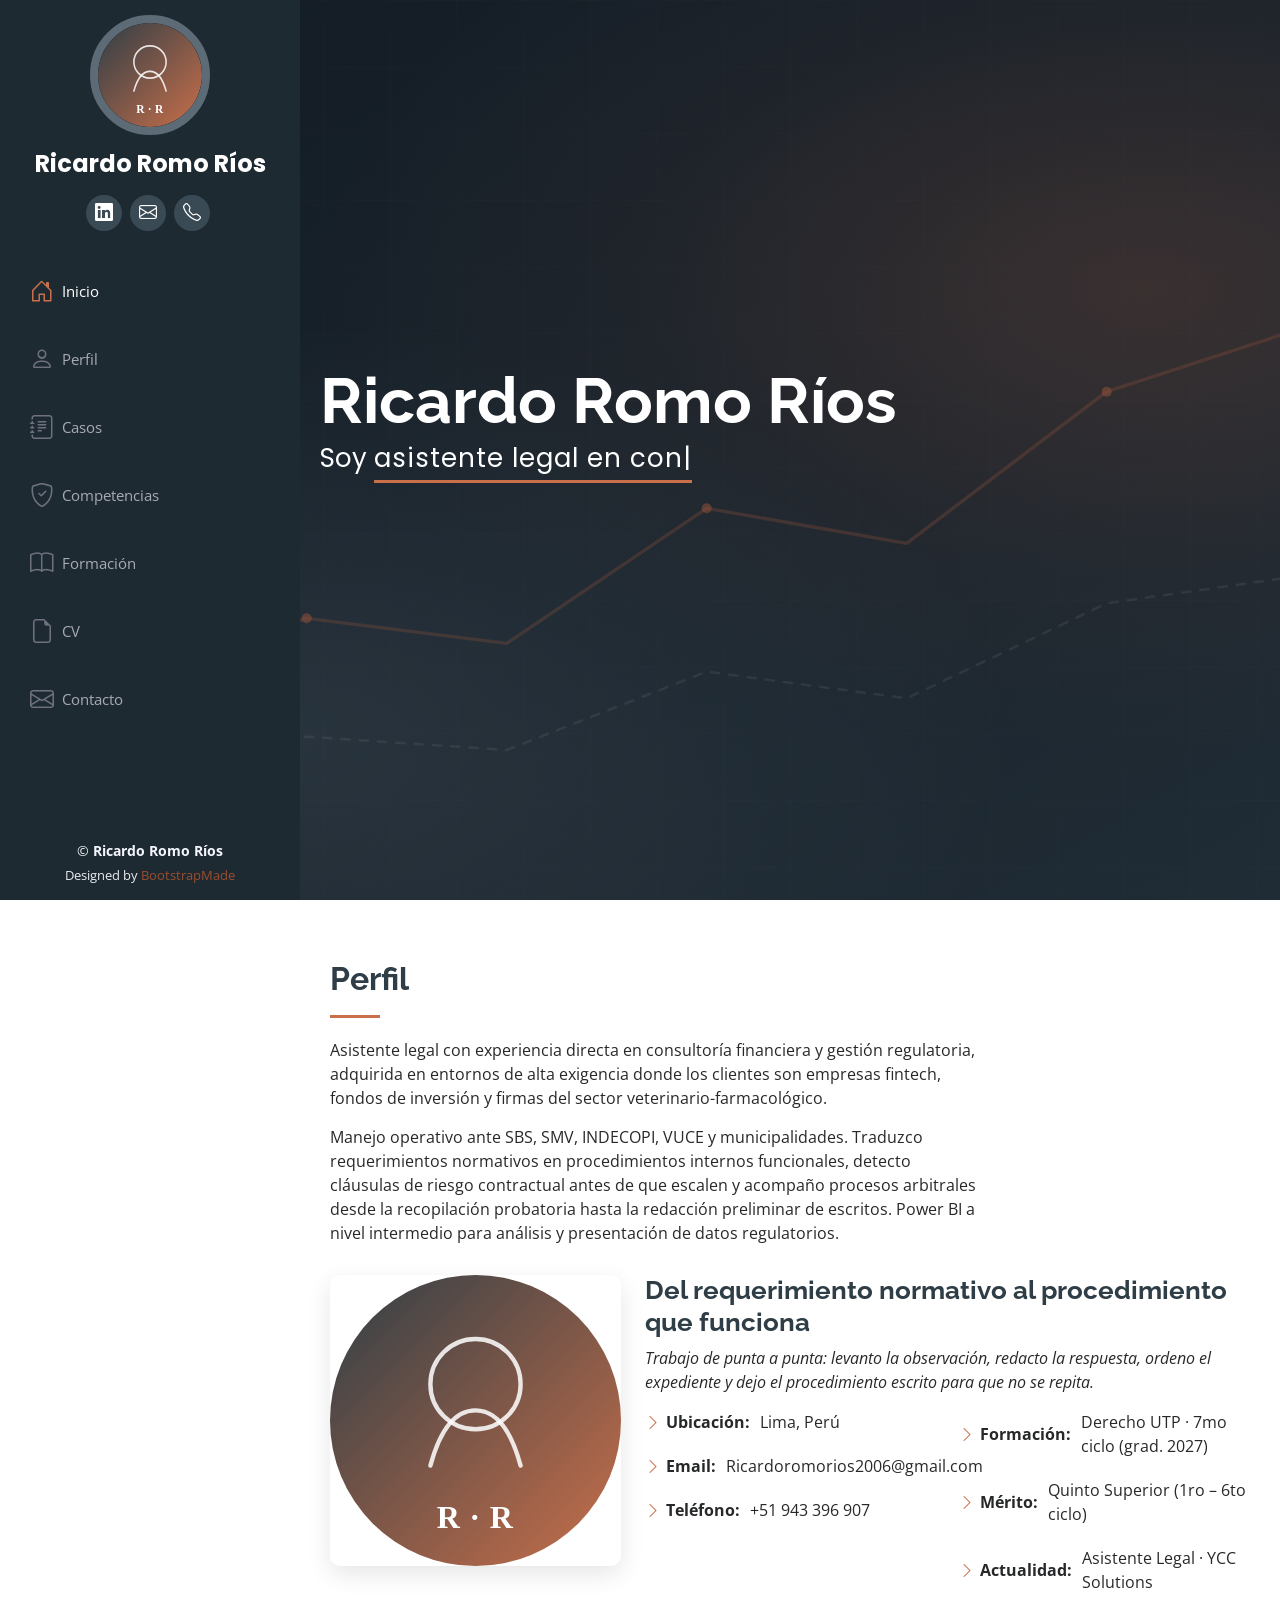
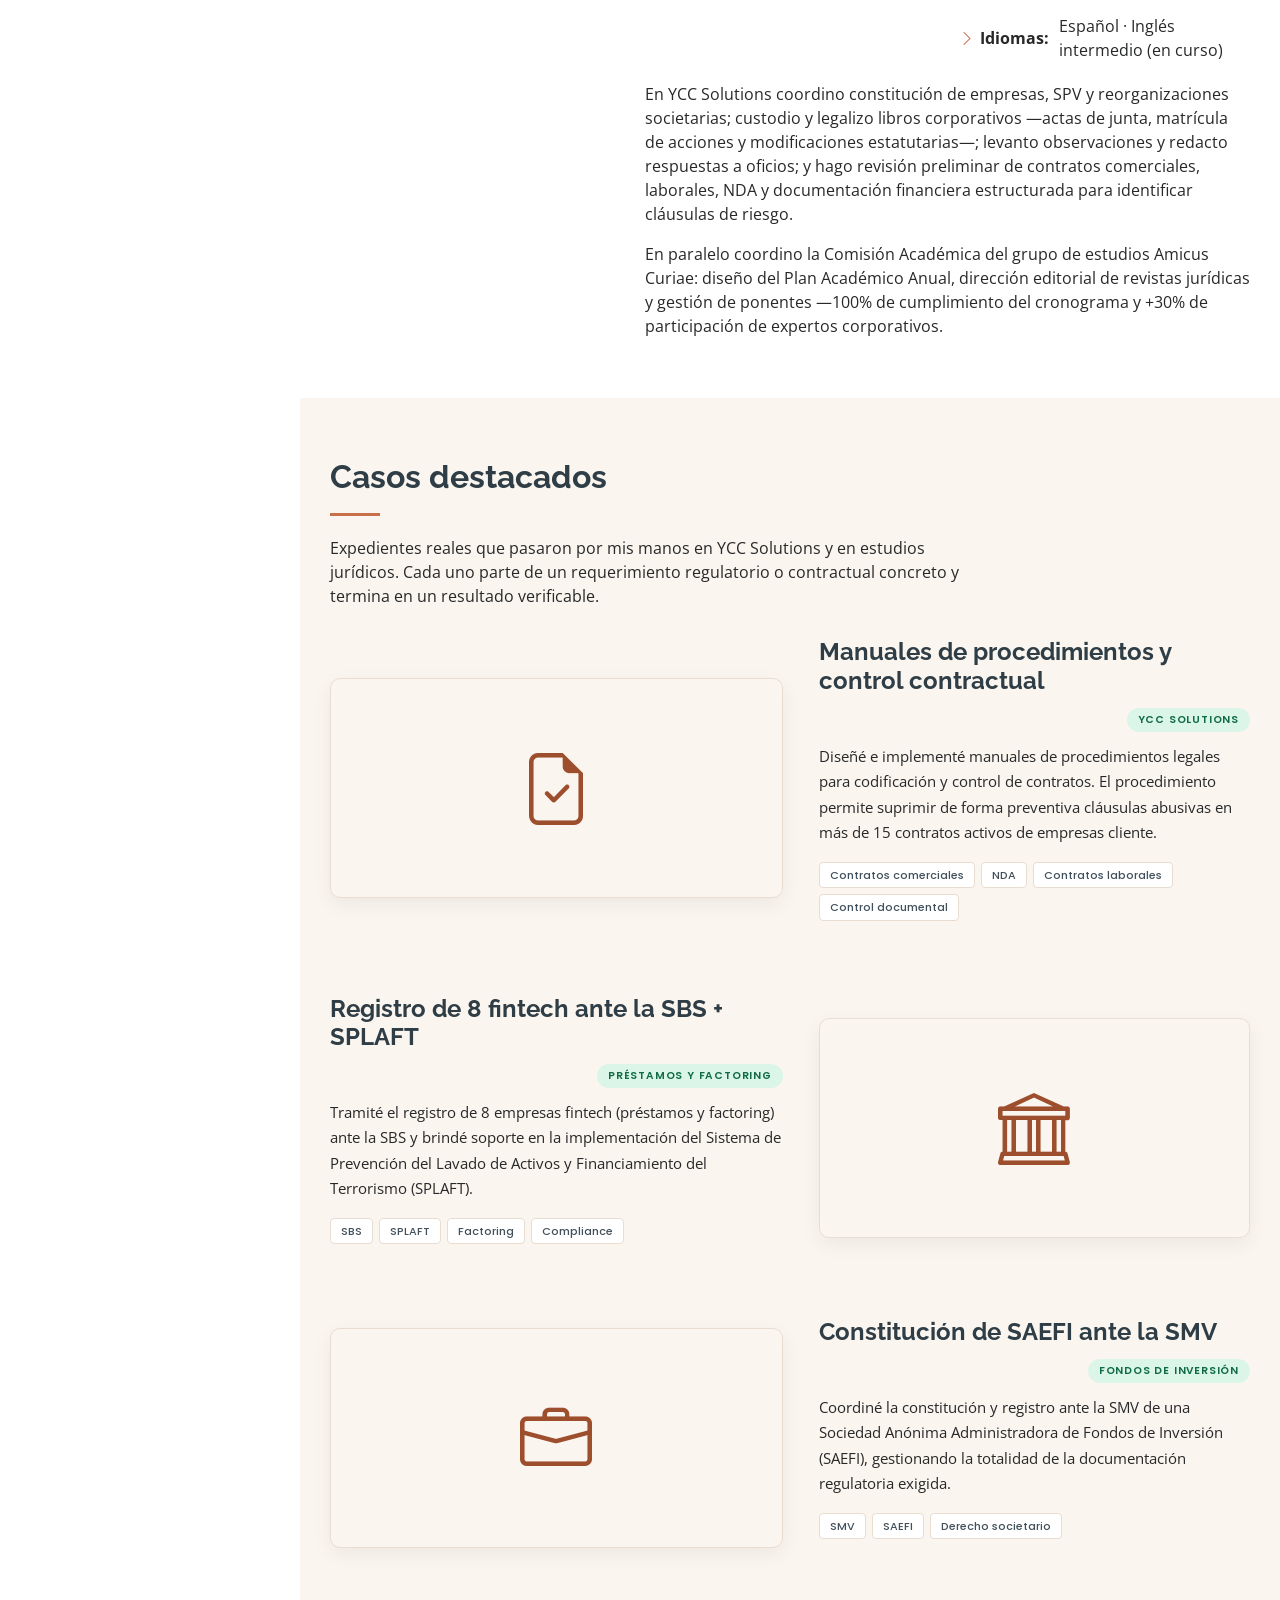
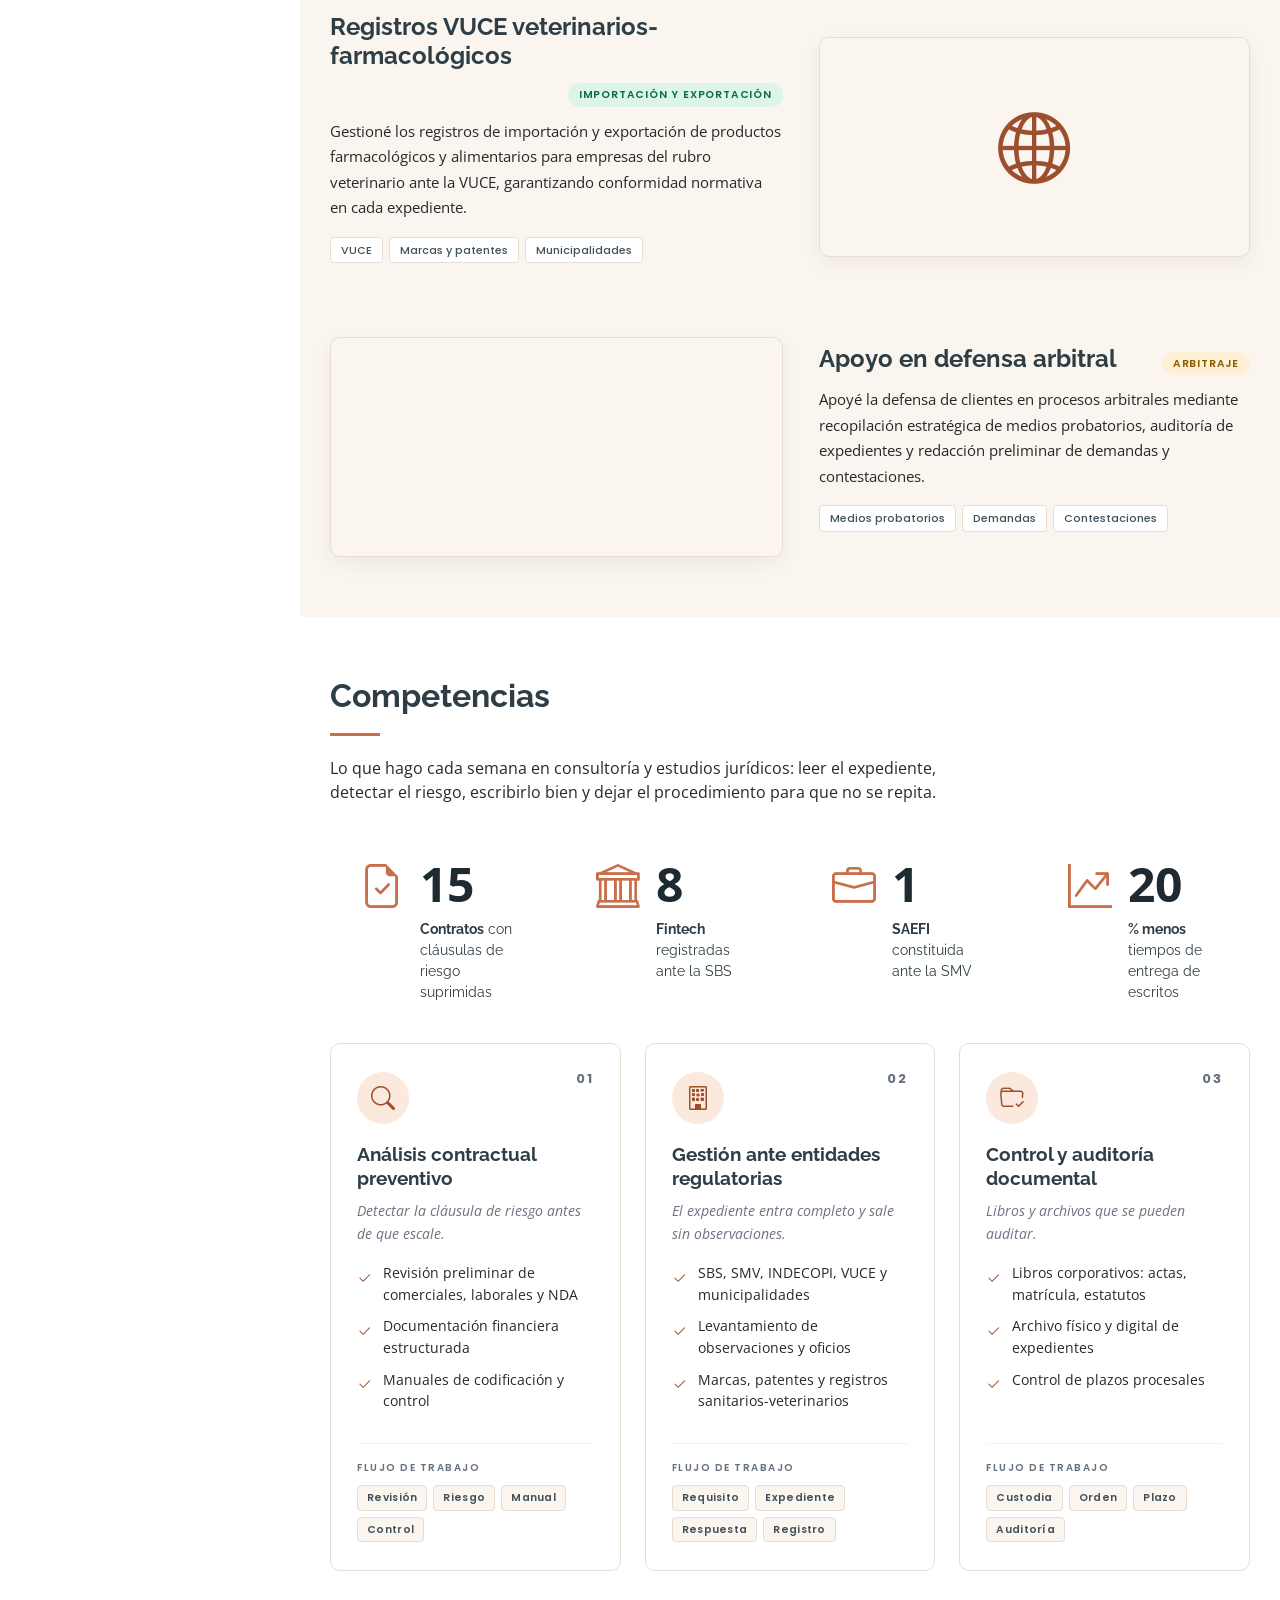
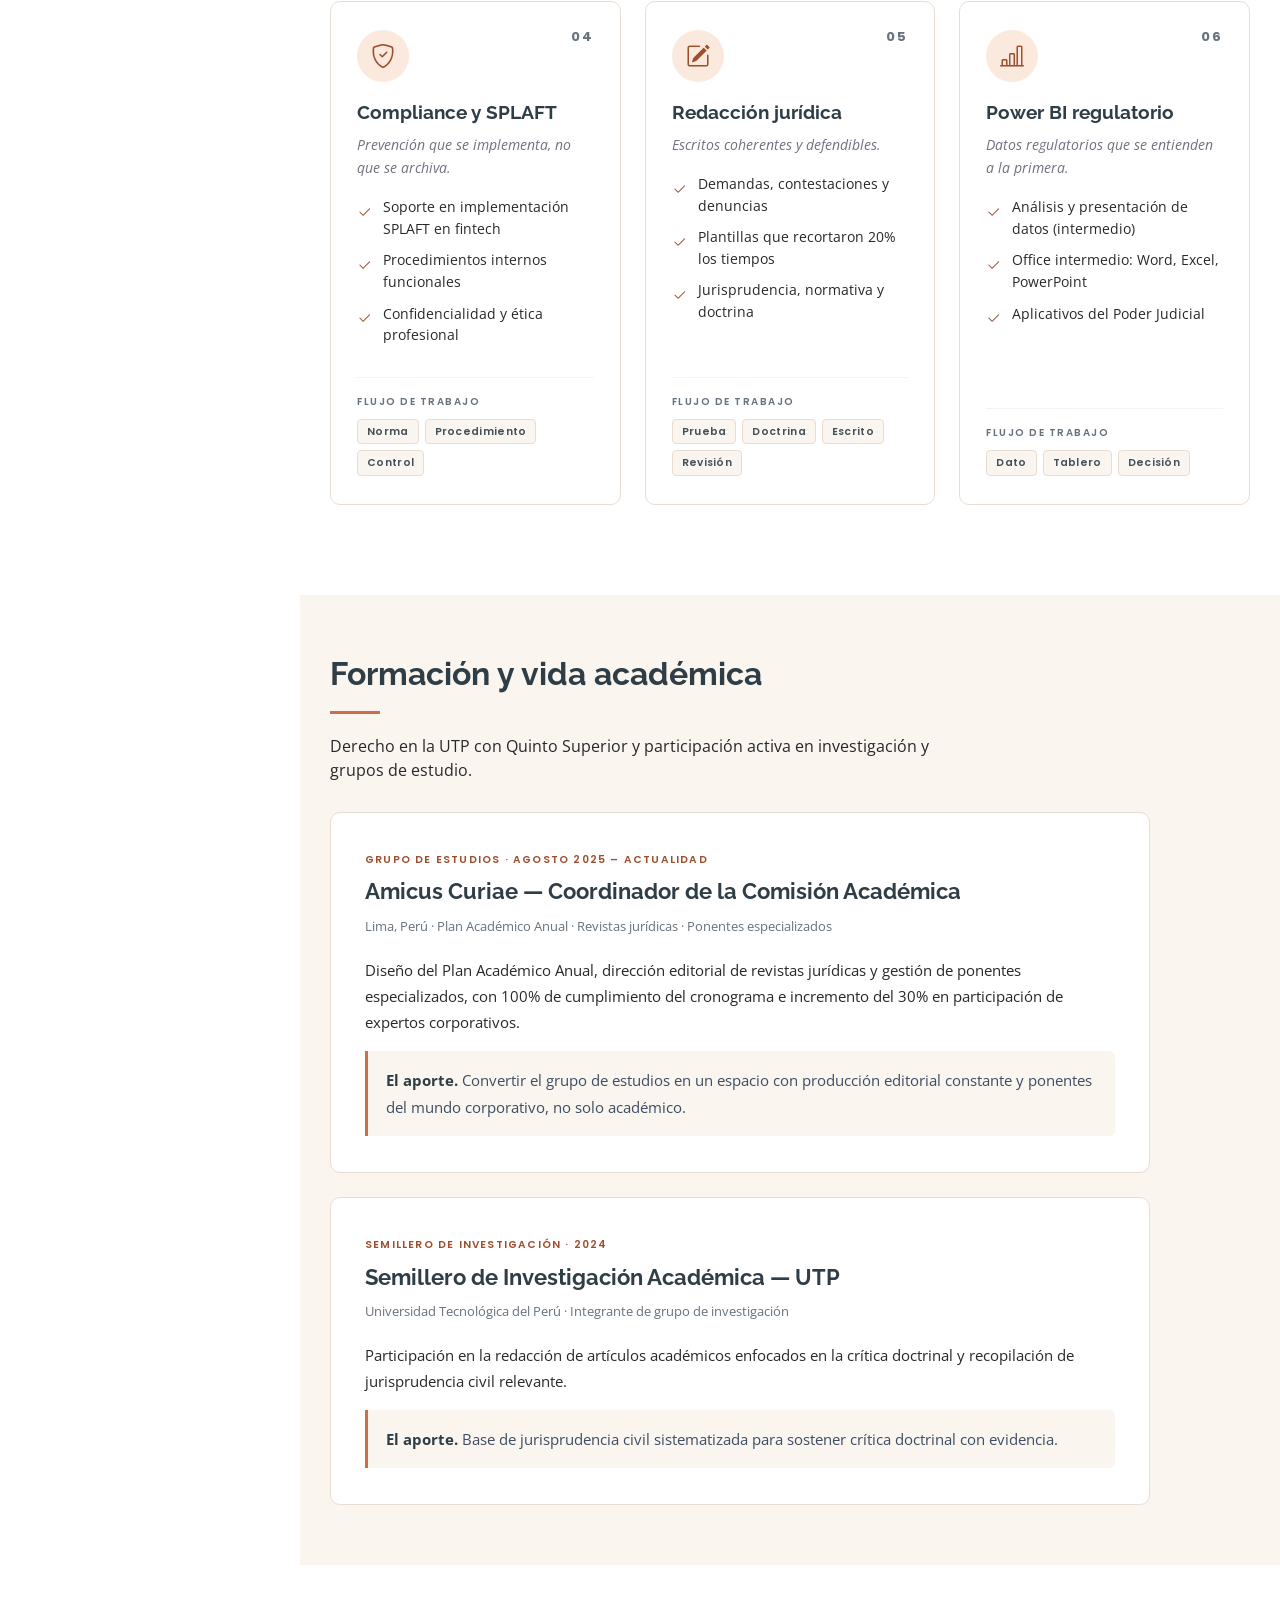
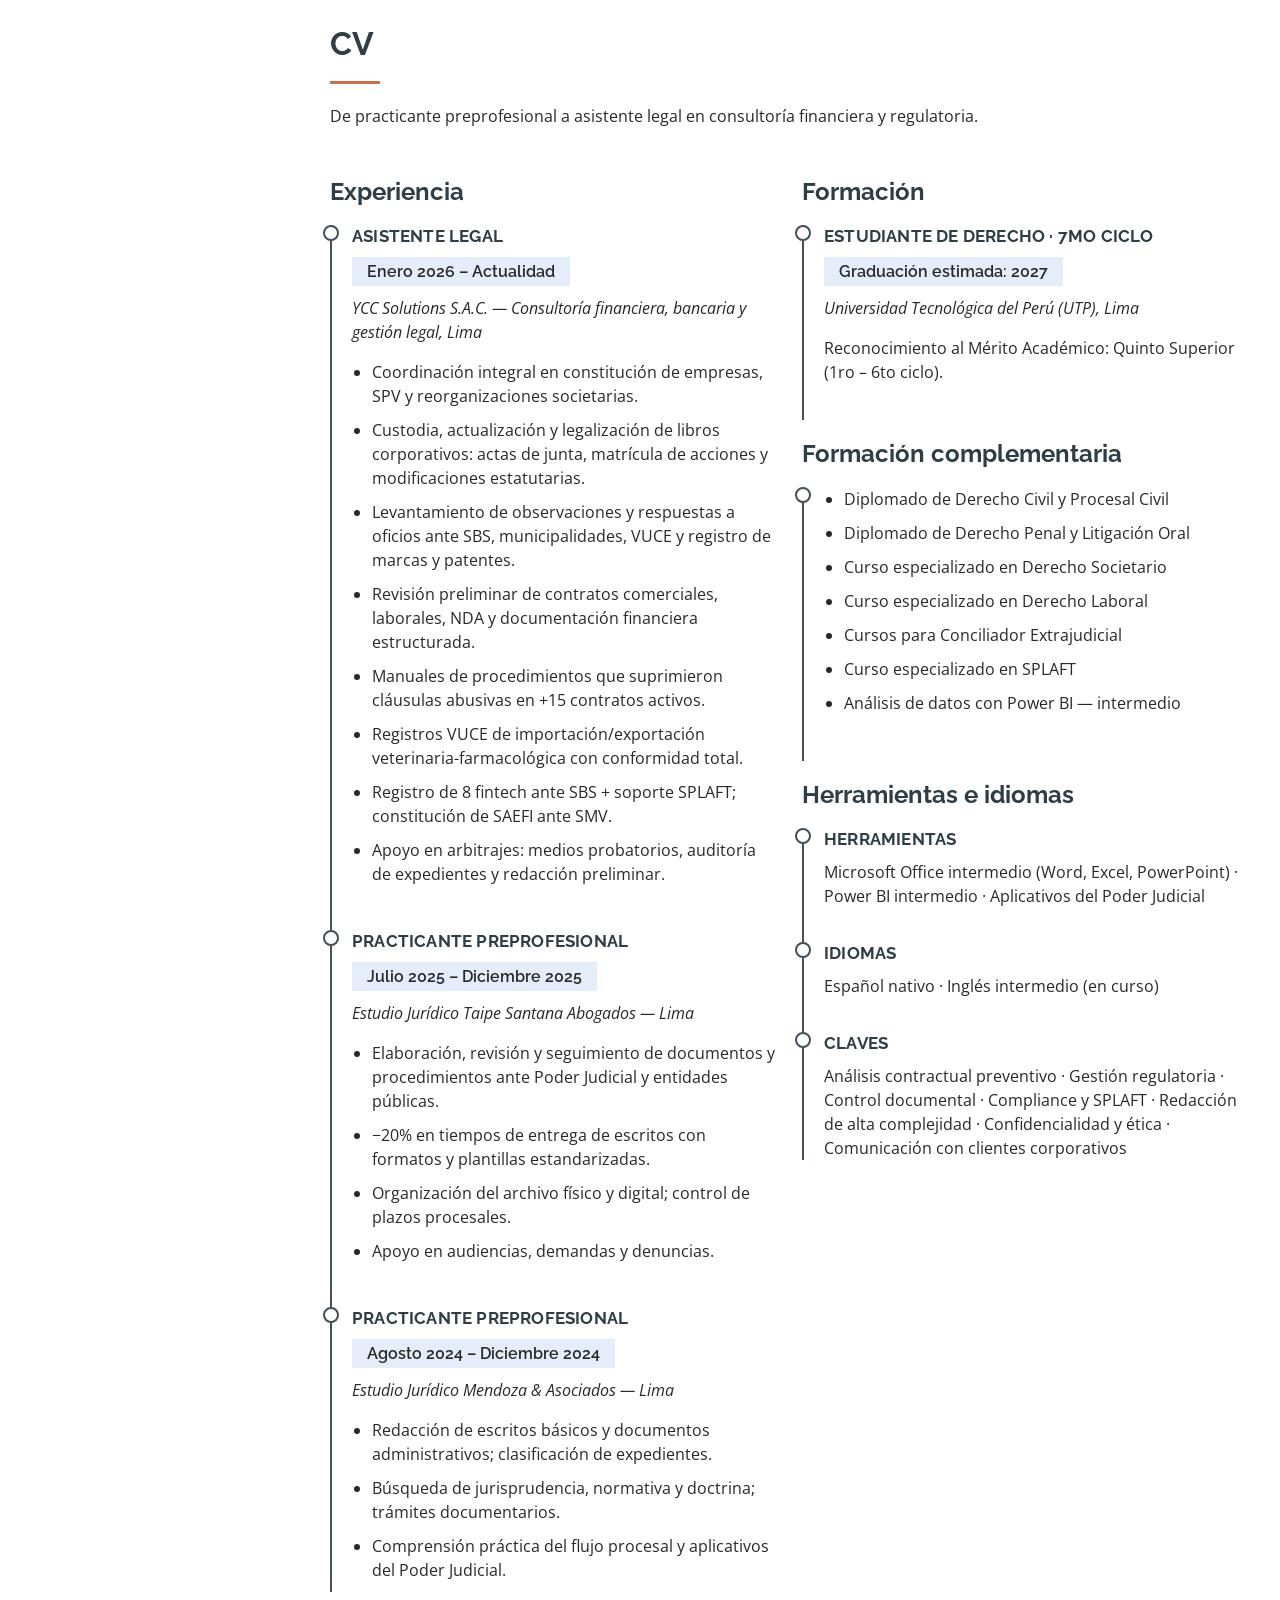
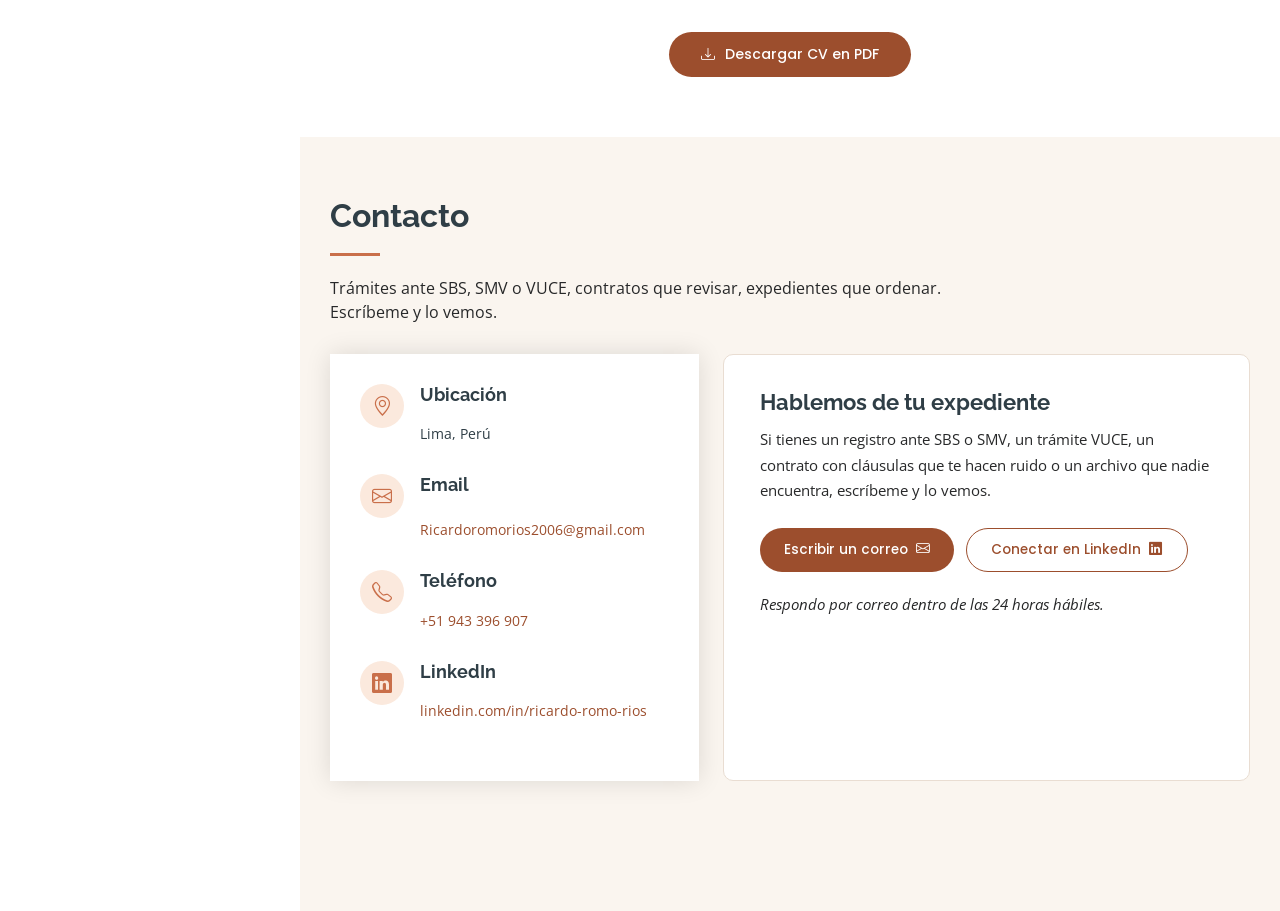
==== commit 6dba5fc1: "Cambia patron a Pizarra + Terracota para diferenciar de plantilla original" ====
--- a/index.html
+++ b/index.html
@@ -9,7 +9,7 @@
   <meta name="description" content="Asistente legal en Lima: consultoría financiera, gestión regulatoria ante SBS, SMV, INDECOPI y VUCE, análisis contractual preventivo, compliance y SPLAFT, procesos arbitrales. Estudiante de Derecho UTP (7mo ciclo, Quinto Superior).">
   <meta name="author" content="Ricardo Romo Ríos">
   <meta name="robots" content="index, follow, max-image-preview:large, max-snippet:-1">
-  <meta name="theme-color" content="#0b6d9e">
+  <meta name="theme-color" content="#9C4E2D">
 
   <meta property="og:type" content="website">
   <meta property="og:site_name" content="Ricardo Romo Ríos">
@@ -192,8 +192,8 @@
 
         <article class="proyecto" data-aos="fade-up">
           <div class="proyecto-grid">
-            <div class="proyecto-media" aria-hidden="true" style="display:flex;align-items:center;justify-content:center;min-height:220px;background:#f5f8fd;">
-              <i class="bi bi-file-earmark-check" style="font-size:72px;color:#0b6d9e;"></i>
+            <div class="proyecto-media" aria-hidden="true" style="display:flex;align-items:center;justify-content:center;min-height:220px;background:#FAF5EF;">
+              <i class="bi bi-file-earmark-check" style="font-size:72px;color:#9C4E2D;"></i>
             </div>
             <div class="proyecto-body">
               <header class="proyecto-head">
@@ -214,8 +214,8 @@
 
         <article class="proyecto" data-aos="fade-up">
           <div class="proyecto-grid">
-            <div class="proyecto-media" aria-hidden="true" style="display:flex;align-items:center;justify-content:center;min-height:220px;background:#f5f8fd;">
-              <i class="bi bi-bank" style="font-size:72px;color:#0b6d9e;"></i>
+            <div class="proyecto-media" aria-hidden="true" style="display:flex;align-items:center;justify-content:center;min-height:220px;background:#FAF5EF;">
+              <i class="bi bi-bank" style="font-size:72px;color:#9C4E2D;"></i>
             </div>
             <div class="proyecto-body">
               <header class="proyecto-head">
@@ -236,8 +236,8 @@
 
         <article class="proyecto" data-aos="fade-up">
           <div class="proyecto-grid">
-            <div class="proyecto-media" aria-hidden="true" style="display:flex;align-items:center;justify-content:center;min-height:220px;background:#f5f8fd;">
-              <i class="bi bi-briefcase" style="font-size:72px;color:#0b6d9e;"></i>
+            <div class="proyecto-media" aria-hidden="true" style="display:flex;align-items:center;justify-content:center;min-height:220px;background:#FAF5EF;">
+              <i class="bi bi-briefcase" style="font-size:72px;color:#9C4E2D;"></i>
             </div>
             <div class="proyecto-body">
               <header class="proyecto-head">
@@ -258,8 +258,8 @@
 
         <article class="proyecto" data-aos="fade-up">
           <div class="proyecto-grid">
-            <div class="proyecto-media" aria-hidden="true" style="display:flex;align-items:center;justify-content:center;min-height:220px;background:#f5f8fd;">
-              <i class="bi bi-globe2" style="font-size:72px;color:#0b6d9e;"></i>
+            <div class="proyecto-media" aria-hidden="true" style="display:flex;align-items:center;justify-content:center;min-height:220px;background:#FAF5EF;">
+              <i class="bi bi-globe2" style="font-size:72px;color:#9C4E2D;"></i>
             </div>
             <div class="proyecto-body">
               <header class="proyecto-head">
@@ -280,8 +280,8 @@
 
         <article class="proyecto" data-aos="fade-up">
           <div class="proyecto-grid">
-            <div class="proyecto-media" aria-hidden="true" style="display:flex;align-items:center;justify-content:center;min-height:220px;background:#f5f8fd;">
-              <i class="bi bi-scale" style="font-size:72px;color:#0b6d9e;"></i>
+            <div class="proyecto-media" aria-hidden="true" style="display:flex;align-items:center;justify-content:center;min-height:220px;background:#FAF5EF;">
+              <i class="bi bi-scale" style="font-size:72px;color:#9C4E2D;"></i>
             </div>
             <div class="proyecto-body">
               <header class="proyecto-head">
--- a/assets/css/style.css
+++ b/assets/css/style.css
@@ -15,12 +15,12 @@
 }
 
 a {
-  color: #149ddd;
+  color: #C96F4A;
   text-decoration: none;
 }
 
 a:hover {
-  color: #37b3ed;
+  color: #DB8B68;
   text-decoration: none;
 }
 
@@ -43,7 +43,7 @@
   right: 15px;
   bottom: 15px;
   z-index: 996;
-  background: #149ddd;
+  background: #C96F4A;
   width: 40px;
   height: 40px;
   border-radius: 50px;
@@ -57,7 +57,7 @@
 }
 
 .back-to-top:hover {
-  background: #2eafec;
+  background: #DB8B68;
   color: #fff;
 }
 
@@ -79,7 +79,7 @@
   z-index: 9997;
   transition: all 0.5s;
   padding: 0 15px;
-  background: #040b14;
+  background: #1E2A32;
   overflow-y: auto;
 }
 
@@ -87,7 +87,7 @@
   margin: 15px auto;
   display: block;
   width: 120px;
-  border: 8px solid #2c2f3f;
+  border: 8px solid #5C6B76;
 }
 
 #header .profile h1 {
@@ -109,7 +109,7 @@
 #header .profile .social-links a {
   font-size: 18px;
   display: inline-block;
-  background: #212431;
+  background: #3A4A55;
   color: #fff;
   line-height: 1;
   padding: 8px 0;
@@ -122,7 +122,7 @@
 }
 
 #header .profile .social-links a:hover {
-  background: #149ddd;
+  background: #C96F4A;
   color: #fff;
   text-decoration: none;
 }
@@ -202,7 +202,7 @@
 .nav-menu .active i,
 .nav-menu .active:focus i,
 .nav-menu li:hover>a i {
-  color: #149ddd;
+  color: #C96F4A;
 }
 
 /* Mobile Navigation */
@@ -215,7 +215,7 @@
   font-size: 24px;
   transition: all 0.4s;
   outline: none !important;
-  background-color: #149ddd;
+  background-color: #C96F4A;
   color: #fff;
   width: 40px;
   height: 40px;
@@ -281,7 +281,7 @@
   color: #fff;
   padding-bottom: 4px;
   letter-spacing: 1px;
-  border-bottom: 3px solid #149ddd;
+  border-bottom: 3px solid #C96F4A;
 }
 
 @media (min-width: 1024px) {
@@ -312,7 +312,7 @@
 }
 
 .section-bg {
-  background: #f5f8fd;
+  background: #FAF5EF;
 }
 
 .section-title {
@@ -325,7 +325,7 @@
   margin-bottom: 20px;
   padding-bottom: 20px;
   position: relative;
-  color: #173b6c;
+  color: #2F3E46;
 }
 
 .section-title h2::after {
@@ -334,7 +334,7 @@
   display: block;
   width: 50px;
   height: 3px;
-  background: #149ddd;
+  background: #C96F4A;
   bottom: 0;
   left: 0;
 }
@@ -349,7 +349,7 @@
 .about .content h3 {
   font-weight: 700;
   font-size: 26px;
-  color: #173b6c;
+  color: #2F3E46;
 }
 
 .about .content ul {
@@ -370,7 +370,7 @@
 .about .content ul i {
   font-size: 16px;
   margin-right: 5px;
-  color: #149ddd;
+  color: #C96F4A;
   line-height: 0;
 }
 
@@ -393,7 +393,7 @@
 .facts .count-box i {
   display: block;
   font-size: 44px;
-  color: #149ddd;
+  color: #C96F4A;
   float: left;
   line-height: 0;
 }
@@ -403,7 +403,7 @@
   line-height: 40px;
   display: block;
   font-weight: 700;
-  color: #050d18;
+  color: #1E2A32;
   margin-left: 60px;
 }
 
@@ -412,21 +412,21 @@
   margin: 0 0 0 60px;
   font-family: "Raleway", sans-serif;
   font-size: 14px;
-  color: #122f57;
+  color: #2F3E46;
 }
 
 .facts .count-box a {
   font-weight: 600;
   display: block;
   margin-top: 20px;
-  color: #122f57;
+  color: #2F3E46;
   font-size: 15px;
   font-family: "Poppins", sans-serif;
   transition: ease-in-out 0.3s;
 }
 
 .facts .count-box a:hover {
-  color: #1f5297;
+  color: #41505B;
 }
 
 /*--------------------------------------------------------------
@@ -446,7 +446,7 @@
   display: block;
   font-weight: 600;
   font-family: "Poppins", sans-serif;
-  color: #050d18;
+  color: #1E2A32;
 }
 
 .skills .progress .skill .val {
@@ -463,7 +463,7 @@
   width: 1px;
   height: 10px;
   transition: 0.9s;
-  background-color: #149ddd;
+  background-color: #C96F4A;
 }
 
 /*--------------------------------------------------------------
@@ -474,13 +474,13 @@
   font-weight: 700;
   margin-top: 20px;
   margin-bottom: 20px;
-  color: #050d18;
+  color: #1E2A32;
 }
 
 .resume .resume-item {
   padding: 0 0 20px 20px;
   margin-top: -2px;
-  border-left: 2px solid #1f5297;
+  border-left: 2px solid #41505B;
   position: relative;
 }
 
@@ -490,7 +490,7 @@
   font-weight: 600;
   text-transform: uppercase;
   font-family: "Poppins", sans-serif;
-  color: #050d18;
+  color: #1E2A32;
   margin-bottom: 10px;
 }
 
@@ -524,7 +524,7 @@
   left: -9px;
   top: 0;
   background: #fff;
-  border: 2px solid #1f5297;
+  border: 2px solid #41505B;
 }
 
 /*--------------------------------------------------------------
@@ -559,7 +559,7 @@
 
 .portfolio #portfolio-flters li:hover,
 .portfolio #portfolio-flters li.filter-active {
-  color: #149ddd;
+  color: #C96F4A;
 }
 
 .portfolio #portfolio-flters li:last-child {
@@ -602,17 +602,17 @@
   color: #fff;
   font-size: 28px;
   text-align: center;
-  background: rgba(20, 157, 221, 0.75);
+  background: rgba(201,111,74, 0.75);
   transition: 0.3s;
   width: 50%;
 }
 
 .portfolio .portfolio-wrap .portfolio-links a:hover {
-  background: rgba(20, 157, 221, 0.95);
+  background: rgba(201,111,74, 0.95);
 }
 
 .portfolio .portfolio-wrap .portfolio-links a+a {
-  border-left: 1px solid #37b3ed;
+  border-left: 1px solid #DB8B68;
 }
 
 .portfolio .portfolio-wrap:hover::before {
@@ -649,11 +649,11 @@
   height: 12px;
   background-color: #fff;
   opacity: 1;
-  border: 1px solid #149ddd;
+  border: 1px solid #C96F4A;
 }
 
 .portfolio-details .portfolio-details-slider .swiper-pagination .swiper-pagination-bullet-active {
-  background-color: #149ddd;
+  background-color: #C96F4A;
 }
 
 .portfolio-details .portfolio-info {
@@ -707,10 +707,10 @@
   justify-content: center;
   width: 54px;
   height: 54px;
-  background: #149ddd;
+  background: #C96F4A;
   border-radius: 50%;
   transition: 0.5s;
-  border: 1px solid #149ddd;
+  border: 1px solid #C96F4A;
 }
 
 .services .icon i {
@@ -724,7 +724,7 @@
 }
 
 .services .icon-box:hover .icon i {
-  color: #149ddd;
+  color: #C96F4A;
 }
 
 .services .title {
@@ -739,7 +739,7 @@
 }
 
 .services .title a:hover {
-  color: #149ddd;
+  color: #C96F4A;
 }
 
 .services .description {
@@ -783,7 +783,7 @@
 
 .testimonials .testimonial-item .quote-icon-left,
 .testimonials .testimonial-item .quote-icon-right {
-  color: #c3e8fa;
+  color: #F0C9B2;
   font-size: 26px;
 }
 
@@ -833,11 +833,11 @@
   height: 12px;
   background-color: #fff;
   opacity: 1;
-  border: 1px solid #149ddd;
+  border: 1px solid #C96F4A;
 }
 
 .testimonials .swiper-pagination .swiper-pagination-bullet-active {
-  background-color: #149ddd;
+  background-color: #C96F4A;
 }
 
 /*--------------------------------------------------------------
@@ -856,11 +856,11 @@
 
 .contact .info i {
   font-size: 20px;
-  color: #149ddd;
+  color: #C96F4A;
   float: left;
   width: 44px;
   height: 44px;
-  background: #dff3fc;
+  background: #FBE9DD;
   display: flex;
   justify-content: center;
   align-items: center;
@@ -873,14 +873,14 @@
   font-size: 22px;
   font-weight: 600;
   margin-bottom: 5px;
-  color: #050d18;
+  color: #1E2A32;
 }
 
 .contact .info p {
   padding: 0 0 10px 60px;
   margin-bottom: 20px;
   font-size: 14px;
-  color: #173b6c;
+  color: #2F3E46;
 }
 
 .contact .info .email p {
@@ -907,14 +907,14 @@
 }
 
 .contact .info .social-links a:hover {
-  background: #149ddd;
+  background: #C96F4A;
   color: #fff;
 }
 
 .contact .info .email:hover i,
 .contact .info .address:hover i,
 .contact .info .phone:hover i {
-  background: #149ddd;
+  background: #C96F4A;
   color: #fff;
 }
 
@@ -1002,7 +1002,7 @@
 }
 
 .contact .php-email-form button[type=submit] {
-  background: #149ddd;
+  background: #C96F4A;
   border: 0;
   padding: 10px 24px;
   color: #fff;
@@ -1011,7 +1011,7 @@
 }
 
 .contact .php-email-form button[type=submit]:hover {
-  background: #37b3ed;
+  background: #DB8B68;
 }
 
 @keyframes animate-loading {
@@ -1083,7 +1083,7 @@
   bottom: 0;
   width: 300px;
   z-index: 9999;
-  background: #040b14;
+  background: #1E2A32;
 }
 
 #footer .copyright {
--- a/assets/css/custom.css
+++ b/assets/css/custom.css
@@ -1,17 +1,17 @@
 /*--------------------------------------------------------------
-# Custom styles — Francisco Guerrero
+# Custom styles — Ricardo Romo Ríos (Pizarra + Terracota)
 # Extiende la plantilla iPortfolio.
 # --accent se conserva para iconos y rellenos grandes;
 # --accent-text es la variante que sí pasa contraste AA en texto.
 --------------------------------------------------------------*/
 :root {
-  --accent: #149ddd;
-  --accent-text: #0b6d9e;
-  --accent-text-dk: #08557b;
-  --ink: #173b6c;
-  --muted: #5f7391;
-  --line: #e4edf9;
-  --bg-soft: #f5f8fd;
+  --accent: #C96F4A;
+  --accent-text: #9C4E2D;
+  --accent-text-dk: #7A3B21;
+  --ink: #2F3E46;
+  --muted: #66727E;
+  --line: #E9DDD2;
+  --bg-soft: #FAF5EF;
 }
 
 /*--------------------------------------------------------------
@@ -62,7 +62,7 @@
   outline: 3px solid var(--accent-text);
   outline-offset: 1px;
   border-color: var(--accent-text);
-  box-shadow: 0 0 0 .2rem rgba(11, 109, 158, .25);
+  box-shadow: 0 0 0 .2rem rgba(156,78,45, .25);
 }
 
 .back-to-top:focus-visible,
@@ -160,7 +160,7 @@
   font-size: 11px;
   font-weight: 600;
   color: var(--accent-text);
-  background: #dff3fc;
+  background: #FBE9DD;
   padding: 3px 9px;
   border-radius: 20px;
   vertical-align: middle;
@@ -208,7 +208,7 @@
   font-family: "Poppins", sans-serif;
   font-size: 11px;
   font-weight: 500;
-  color: #1f5297;
+  color: #41505B;
   background: #fff;
   border: 1px solid var(--line);
   padding: 4px 10px;
@@ -318,11 +318,11 @@
 }
 .agents .count-box span {
   font-size: 48px; line-height: 40px; display: block; font-weight: 700;
-  color: #050d18; margin-left: 60px;
+  color: #1E2A32; margin-left: 60px;
 }
 .agents .count-box p {
   padding: 15px 0 0 0; margin: 0 0 0 60px;
-  font-family: "Raleway", sans-serif; font-size: 14px; color: #122f57;
+  font-family: "Raleway", sans-serif; font-size: 14px; color: #2F3E46;
 }
 
 /*--------------------------------------------------------------
@@ -341,7 +341,7 @@
 }
 .agents .agent-card:hover {
   transform: translateY(-4px);
-  border-color: #c3e8fa;
+  border-color: #F0C9B2;
   box-shadow: 0 14px 34px rgba(20, 157, 221, .14);
 }
 .agents .agent-head {
@@ -349,7 +349,7 @@
 }
 .agents .agent-icon {
   flex: 0 0 52px; width: 52px; height: 52px; border-radius: 50%;
-  background: #dff3fc; color: var(--accent-text); font-size: 24px;
+  background: #FBE9DD; color: var(--accent-text); font-size: 24px;
   display: flex; align-items: center; justify-content: center;
   transition: background .3s, color .3s;
 }
@@ -362,7 +362,7 @@
 .agents .agent-version {
   display: inline-block; margin-top: 8px; font-family: "Poppins", sans-serif;
   font-size: 11px; font-weight: 600; color: var(--accent-text);
-  background: #dff3fc; padding: 3px 10px; border-radius: 20px;
+  background: #FBE9DD; padding: 3px 10px; border-radius: 20px;
 }
 .agents h2.agent-name, .agents .agent-name {
   font-family: "Raleway", sans-serif; font-size: 19px; font-weight: 700;
@@ -390,7 +390,7 @@
 }
 .agents .agent-pipeline > span:not(.agent-pipeline-label) {
   font-family: "Poppins", sans-serif; font-size: 10.5px; font-weight: 600;
-  letter-spacing: .3px; color: #1f5297; background: var(--bg-soft);
+  letter-spacing: .3px; color: #41505B; background: var(--bg-soft);
   border: 1px solid var(--line); padding: 4px 9px; border-radius: 4px;
 }
 .agents .agent-foot { display: flex; flex-wrap: wrap; gap: 6px; margin-top: 14px; }
@@ -414,7 +414,7 @@
   padding: 0 0 10px 60px;
   font-size: 18px;
   font-weight: 700;
-  color: #173b6c;
+  color: #2F3E46;
   font-family: "Poppins", sans-serif;
 }
 .contact .info p a { color: var(--accent-text); }
@@ -634,7 +634,7 @@
   transition: border-color .3s, box-shadow .3s, transform .3s;
 }
 .especial-card:hover {
-  border-color: #c3e8fa;
+  border-color: #F0C9B2;
   box-shadow: 0 10px 26px rgba(20, 157, 221, .12);
   transform: translateY(-2px);
 }
@@ -844,7 +844,7 @@
 .back-to-top:hover { background: var(--accent-text-dk); }
 @media (max-width: 991px) { .back-to-top { bottom: 84px; } }
 
-.especial-card:hover { transform: translateY(-4px); box-shadow: 0 14px 34px rgba(20,157,221,.14); }
+.especial-card:hover { transform: translateY(-4px); box-shadow: 0 14px 34px rgba(201,111,74,.14); }
 .especial-card:focus-visible { outline: 3px solid var(--accent-text); outline-offset: 3px; }
 
 /*--------------------------------------------------------------
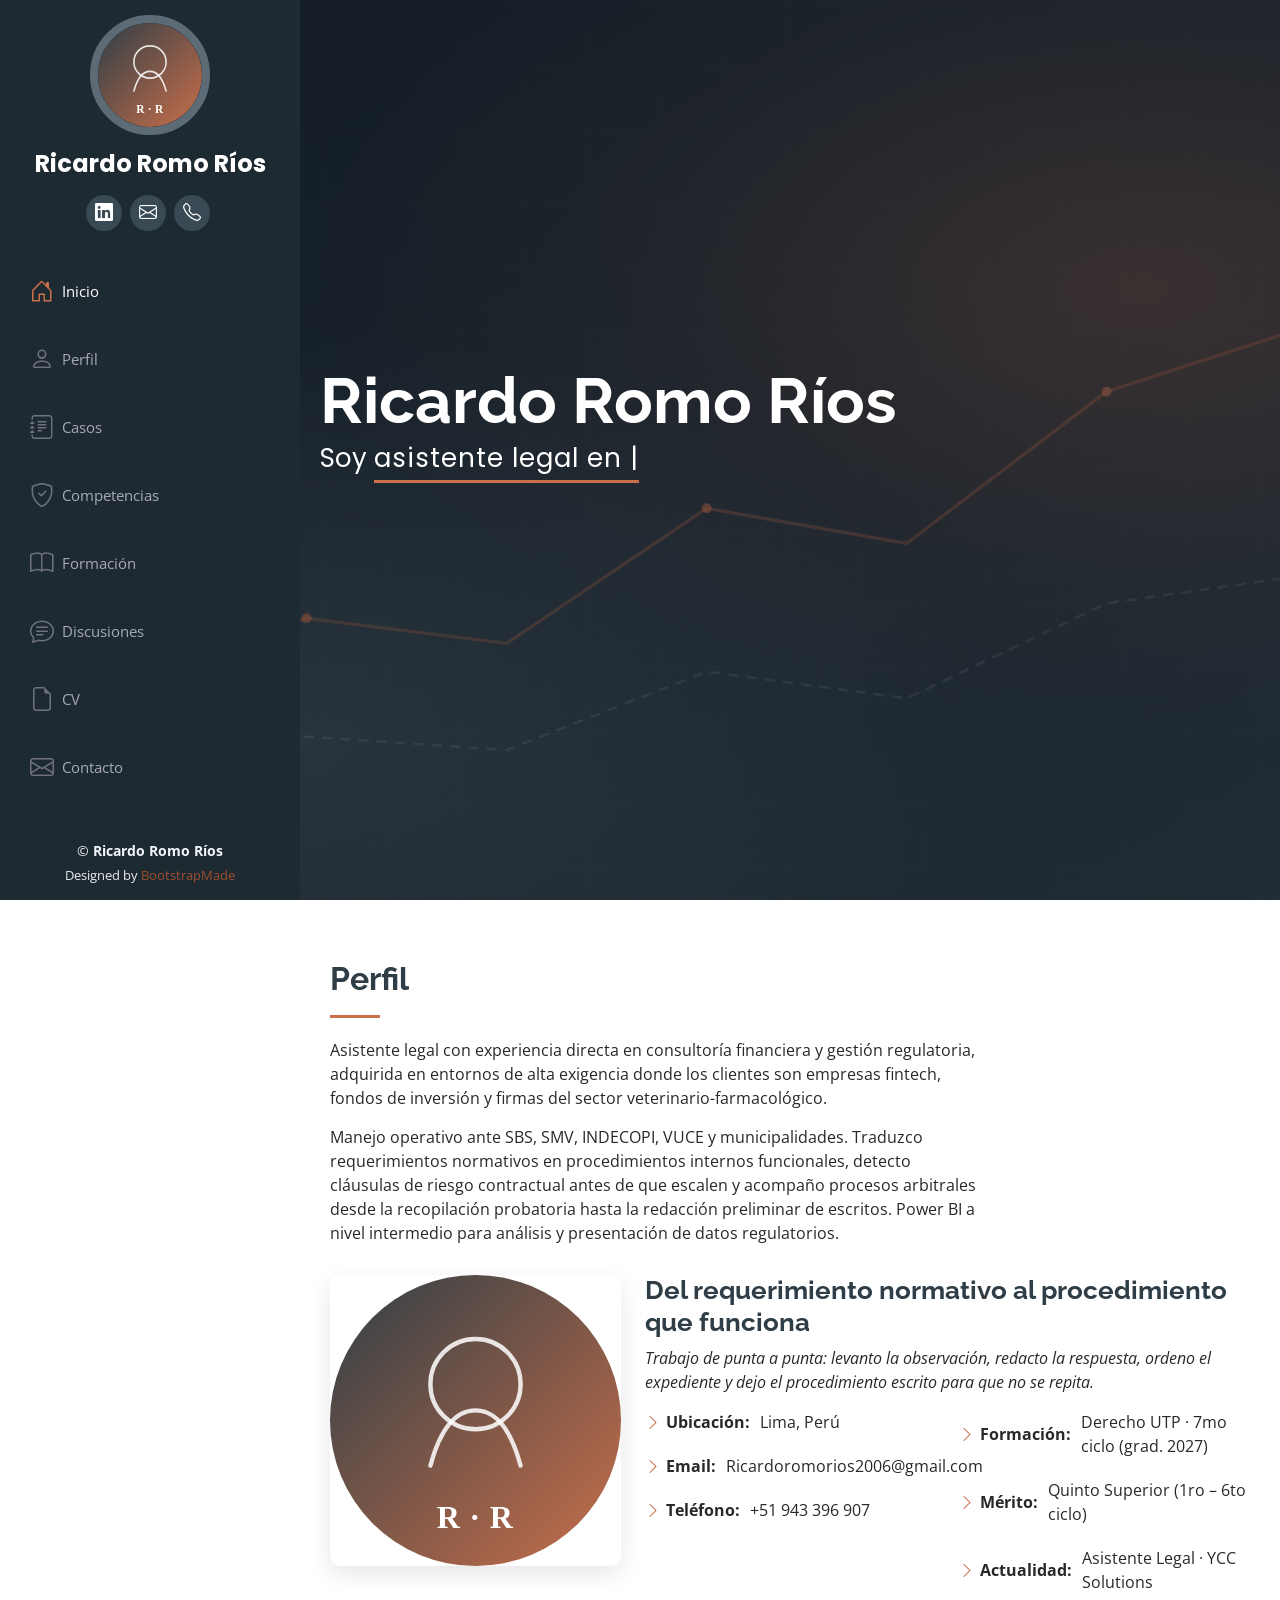
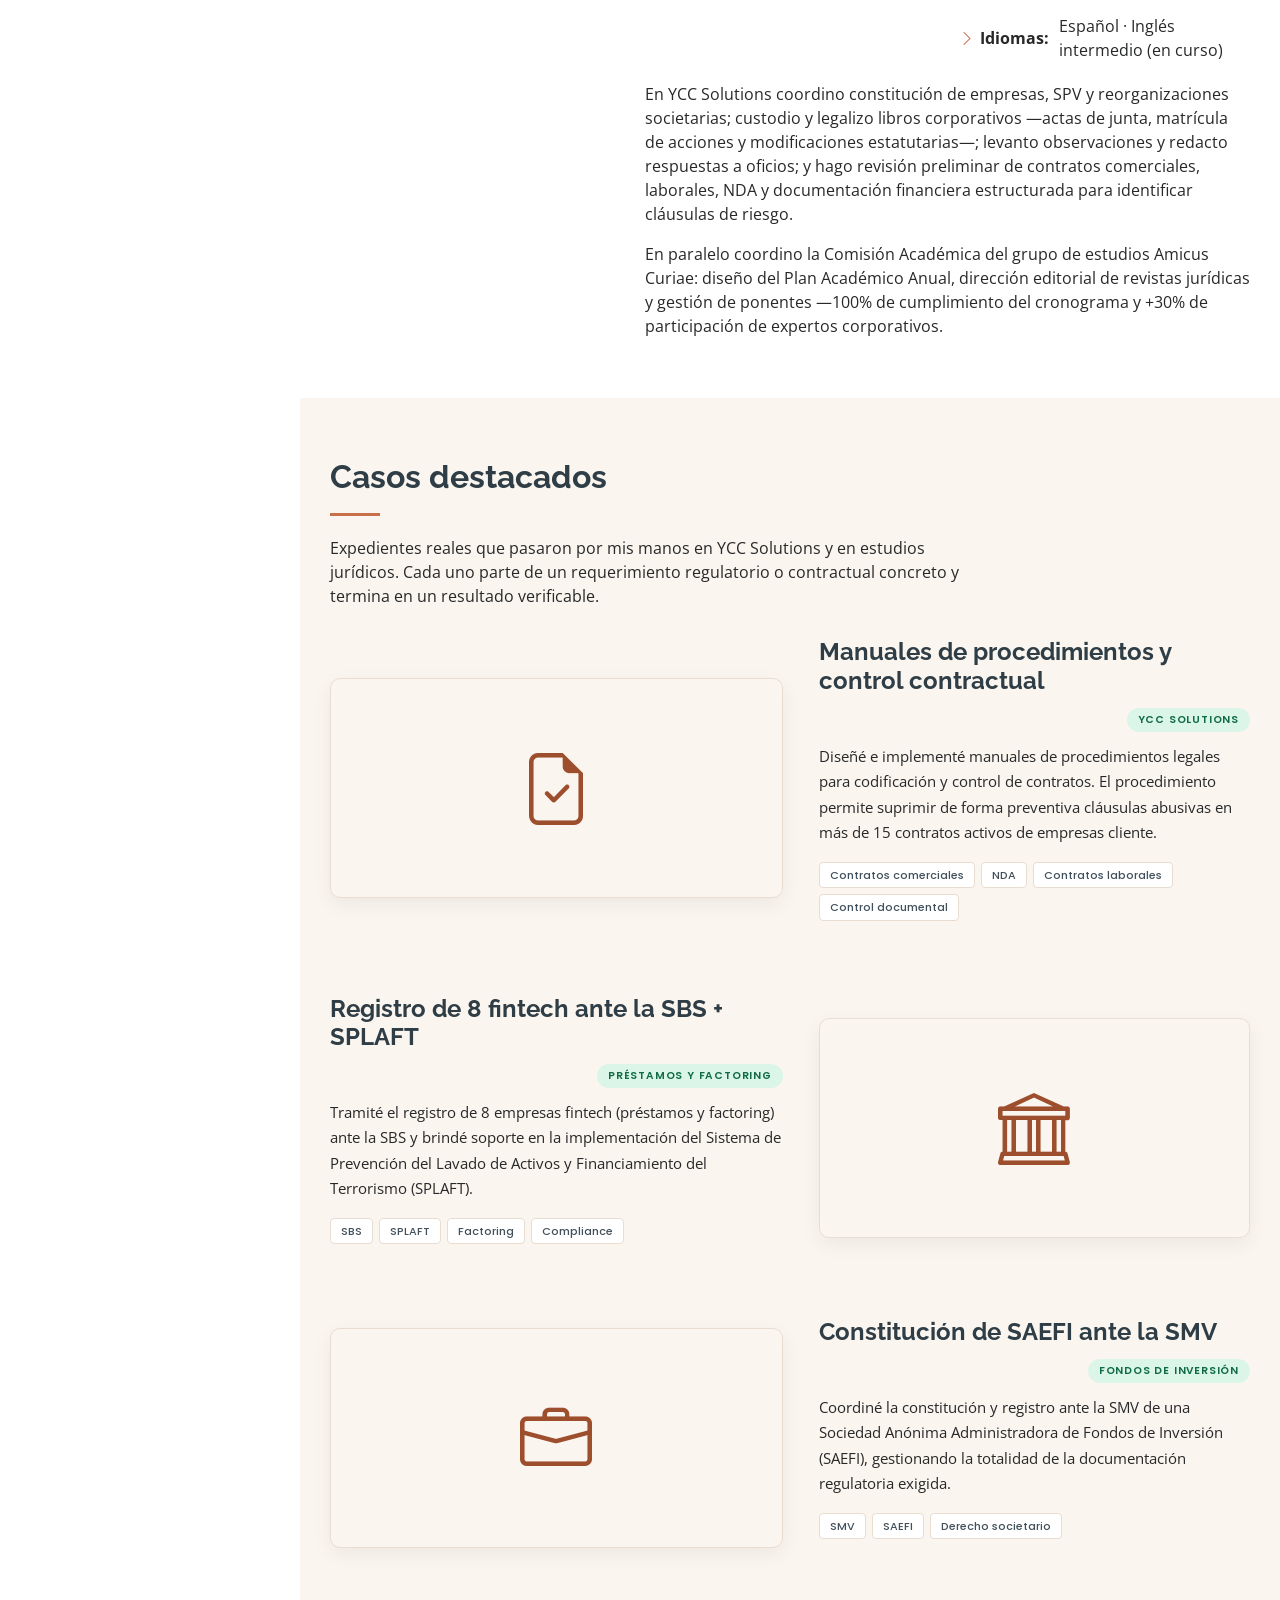
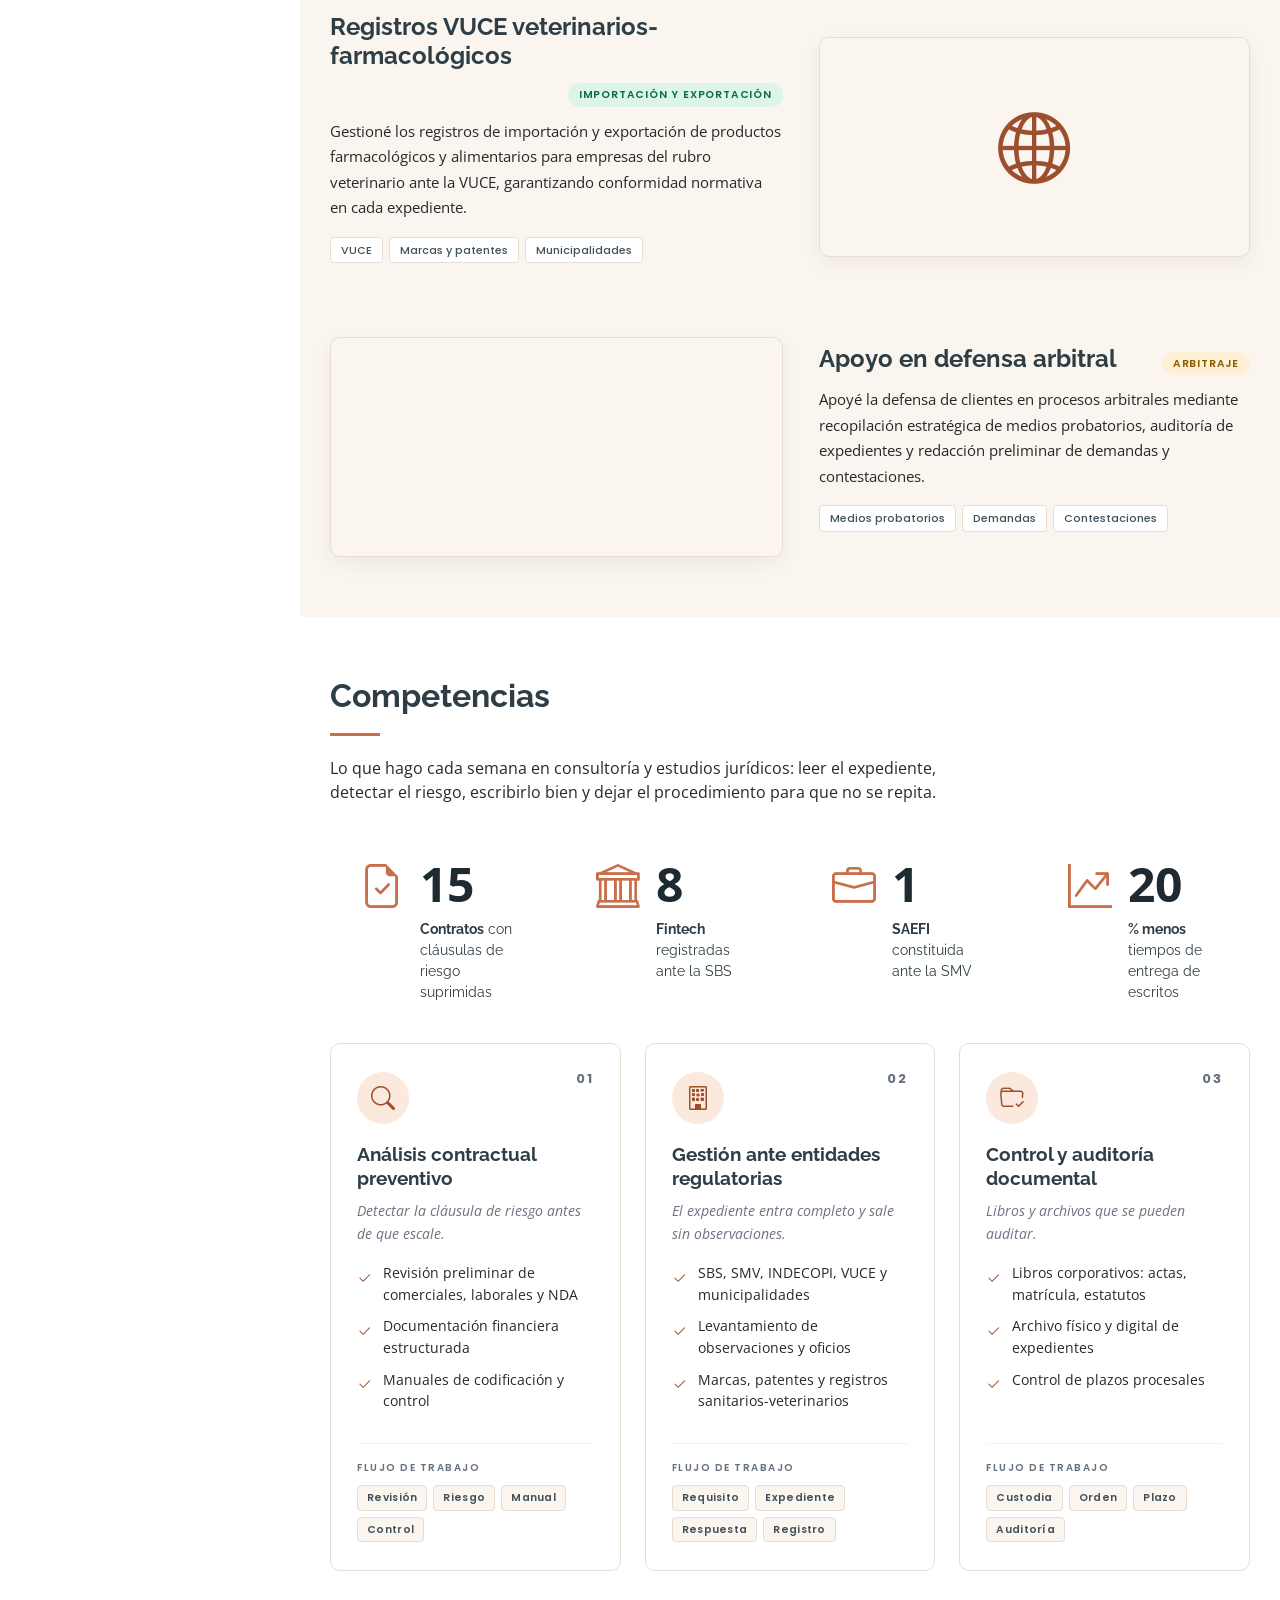
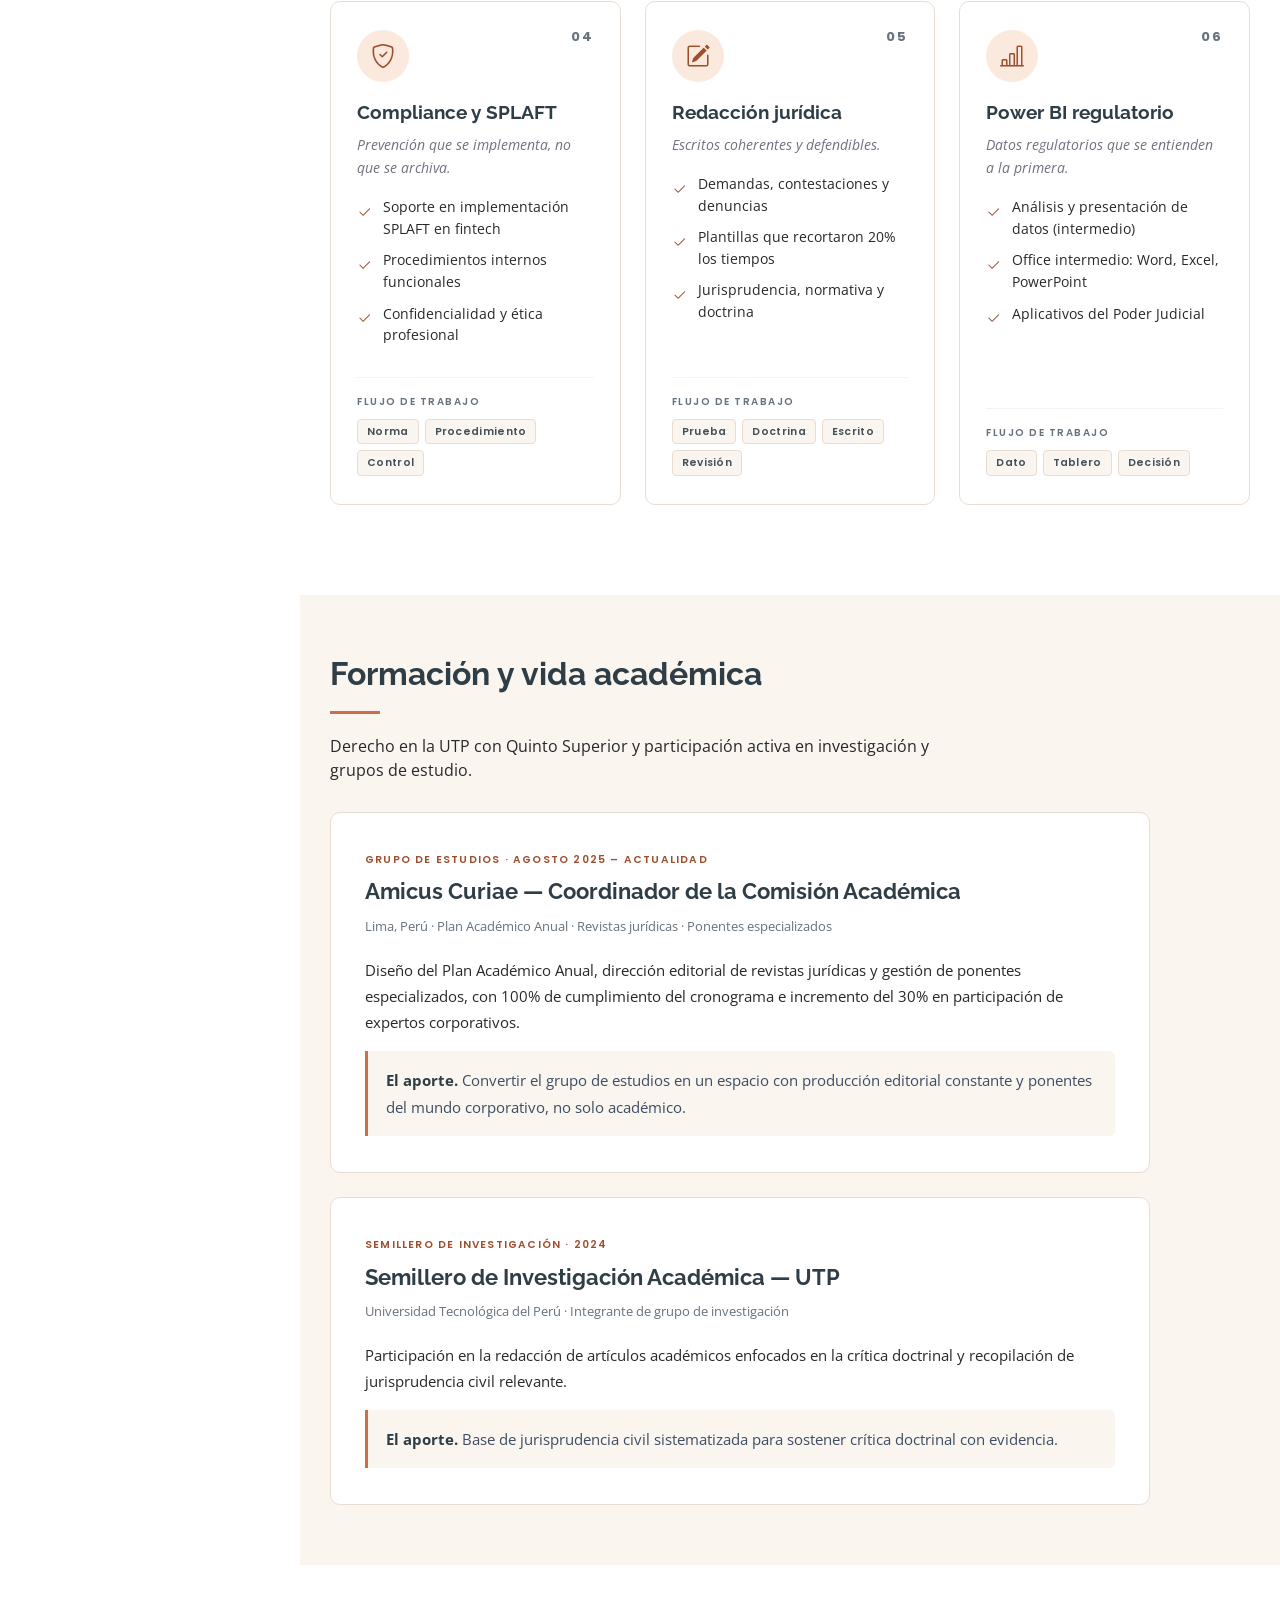
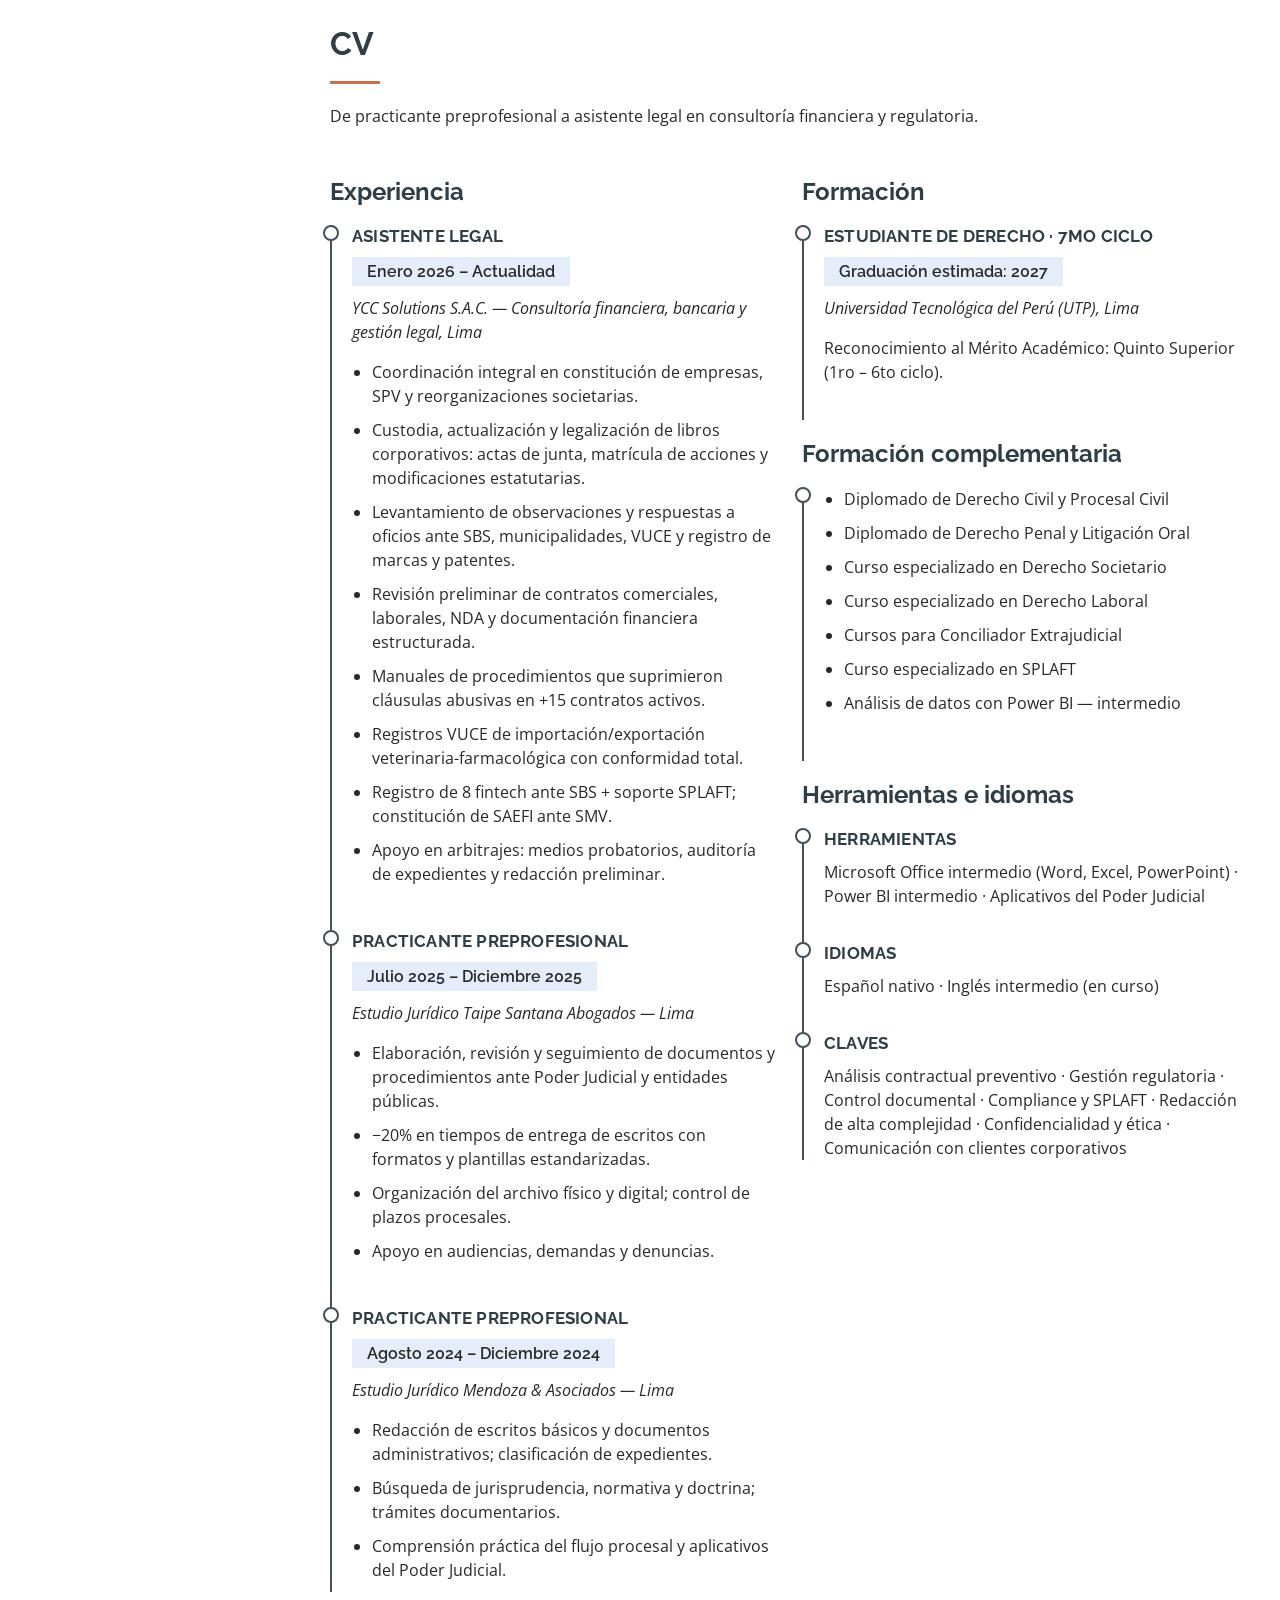
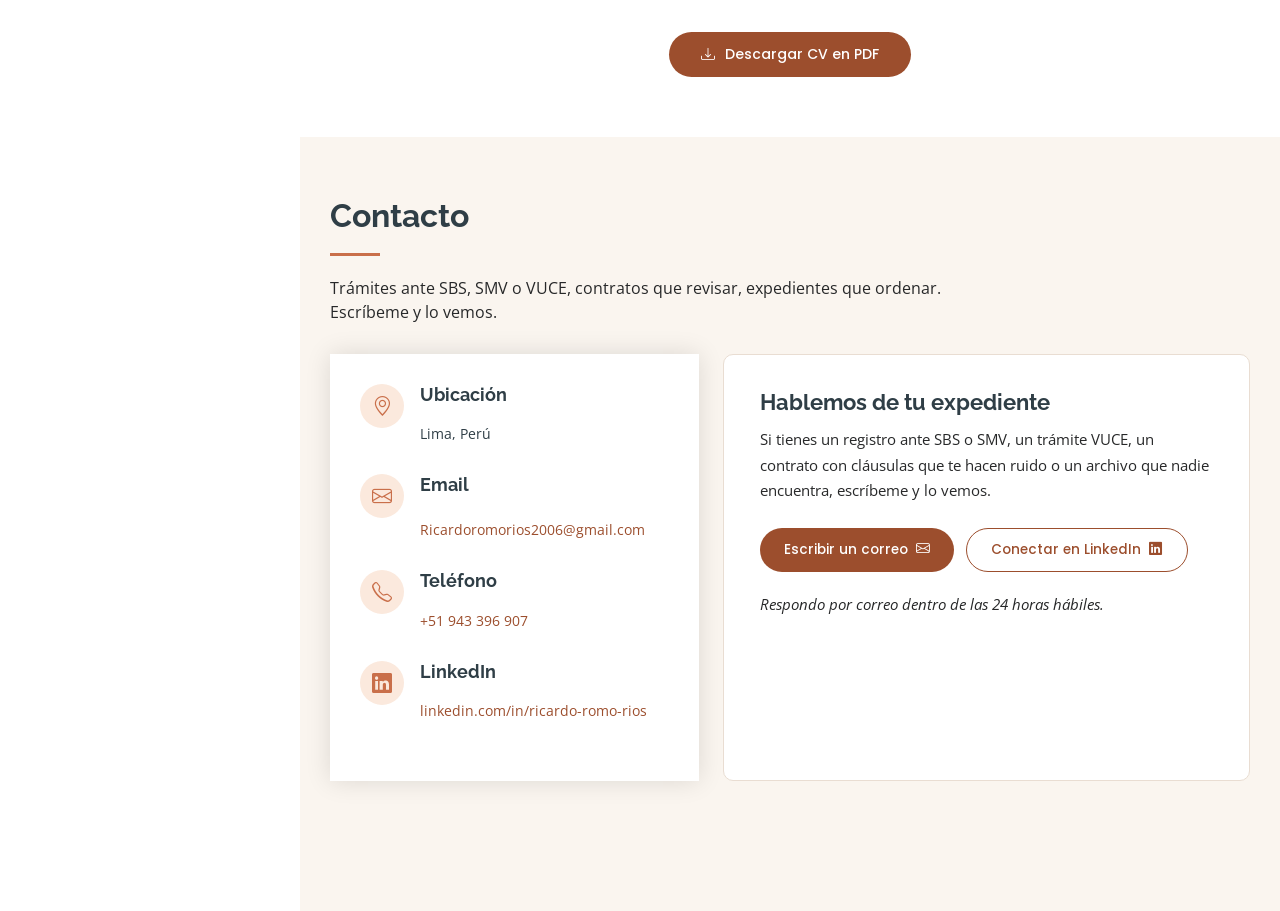
==== commit 10f10011: "Corrige FG->RR y agrega pagina discusiones juridicas mercantiles (10 temas)" ====
--- a/index.html
+++ b/index.html
@@ -22,7 +22,7 @@
   <meta name="twitter:title" content="Ricardo Romo Ríos — Asistente legal">
   <meta name="twitter:description" content="Consultoría financiera y gestión regulatoria en Lima: SBS, SMV, VUCE, SPLAFT, contratos y arbitraje.">
 
-  <link rel="icon" href="assets/img/favicon.svg" type="image/svg+xml">
+  <link rel="icon" href="assets/img/favicon.svg?v=2" type="image/svg+xml">
 
   <link rel="preconnect" href="https://fonts.googleapis.com">
   <link rel="preconnect" href="https://fonts.gstatic.com" crossorigin>
@@ -35,7 +35,7 @@
   <link href="assets/css/style.css" rel="stylesheet">
   <link href="assets/css/custom.css" rel="stylesheet">
 
-  <!-- Mismo estilo visual que fjgl96.github.io (plantilla iPortfolio + custom.css) -->
+  <!-- Plantilla iPortfolio + custom.css Pizarra + Terracota -->
 
   <script type="application/ld+json">
   {
@@ -100,6 +100,7 @@
           <li><a href="#proyectos" class="nav-link scrollto"><i class="bi bi-journal-text" aria-hidden="true"></i> <span>Casos</span></a></li>
           <li><a href="#agents" class="nav-link scrollto"><i class="bi bi-shield-check" aria-hidden="true"></i> <span>Competencias</span></a></li>
           <li><a href="#research" class="nav-link scrollto"><i class="bi bi-book" aria-hidden="true"></i> <span>Formación</span></a></li>
+          <li><a href="discusiones-juridicas.html" class="nav-link"><i class="bi bi-chat-text" aria-hidden="true"></i> <span>Discusiones</span></a></li>
           <li><a href="#resume" class="nav-link scrollto"><i class="bi bi-file-earmark" aria-hidden="true"></i> <span>CV</span></a></li>
           <li><a href="#contact" class="nav-link scrollto"><i class="bi bi-envelope" aria-hidden="true"></i> <span>Contacto</span></a></li>
         </ul>
